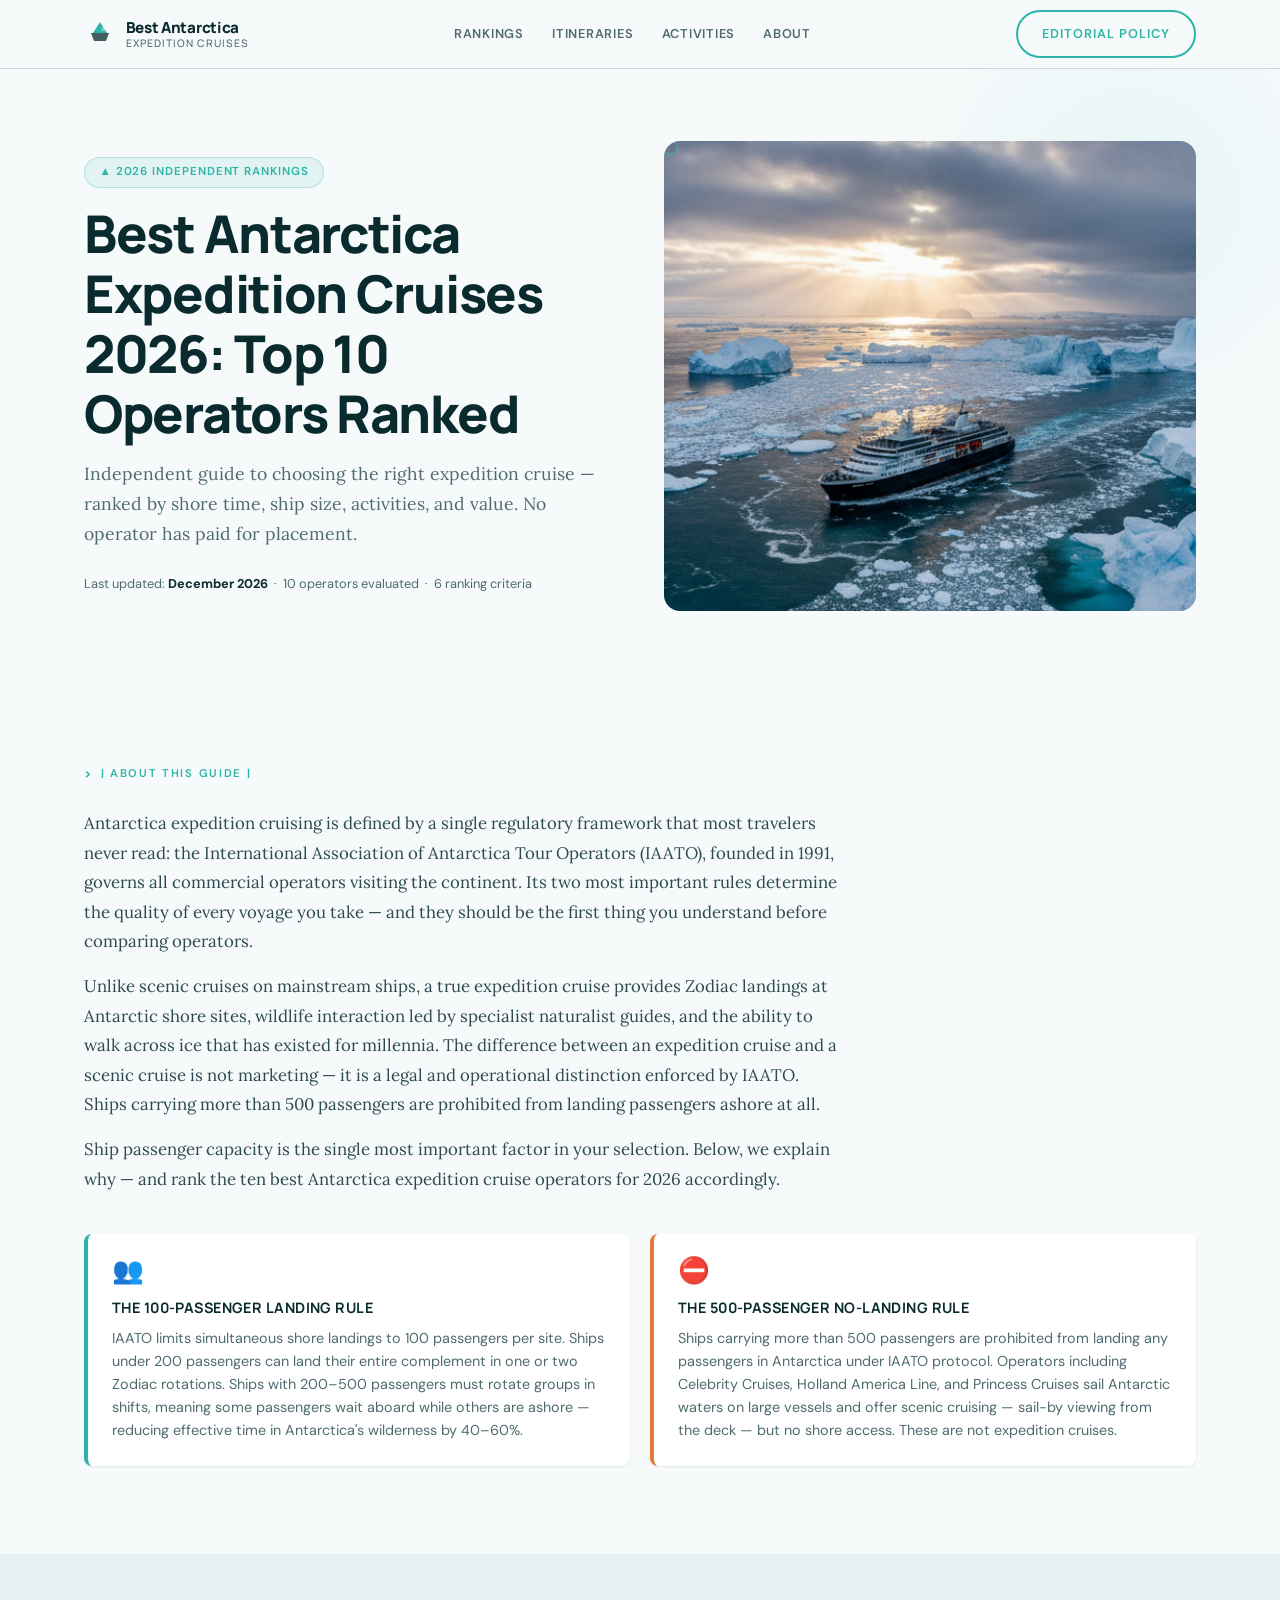
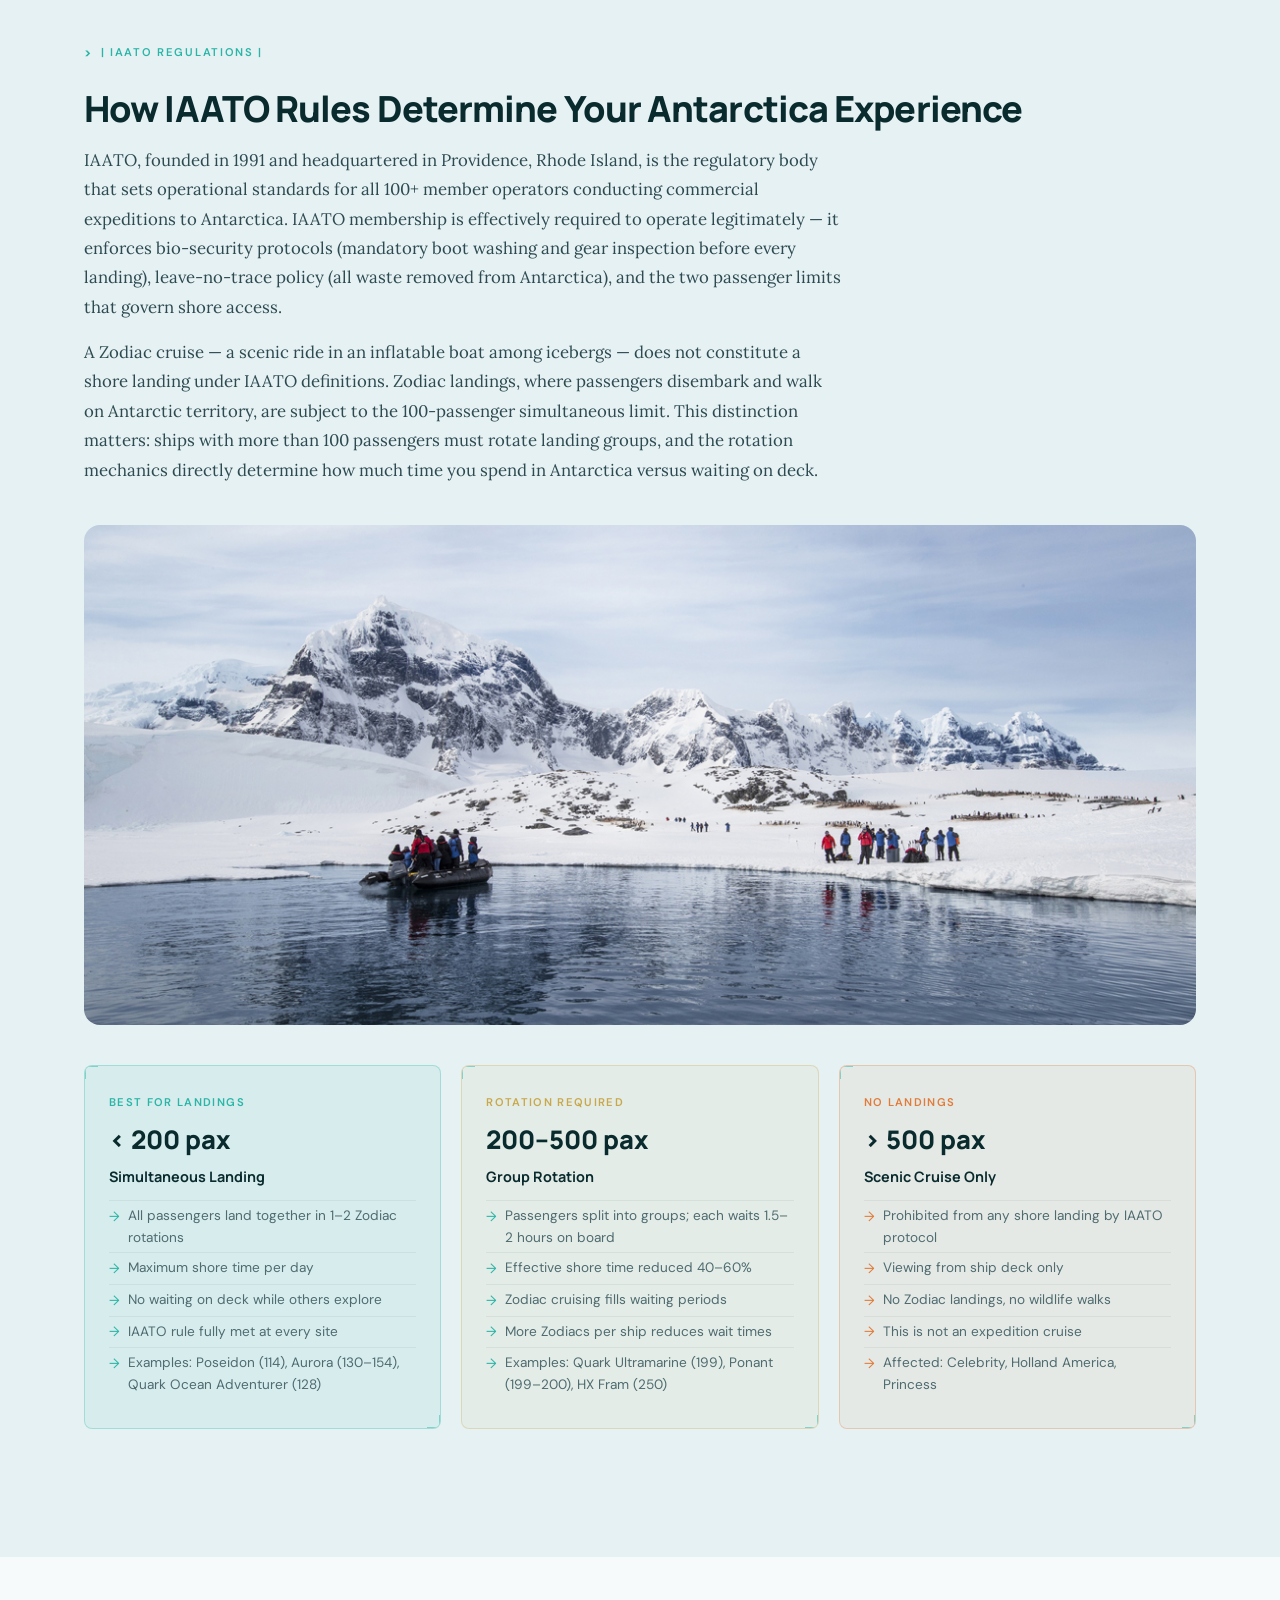
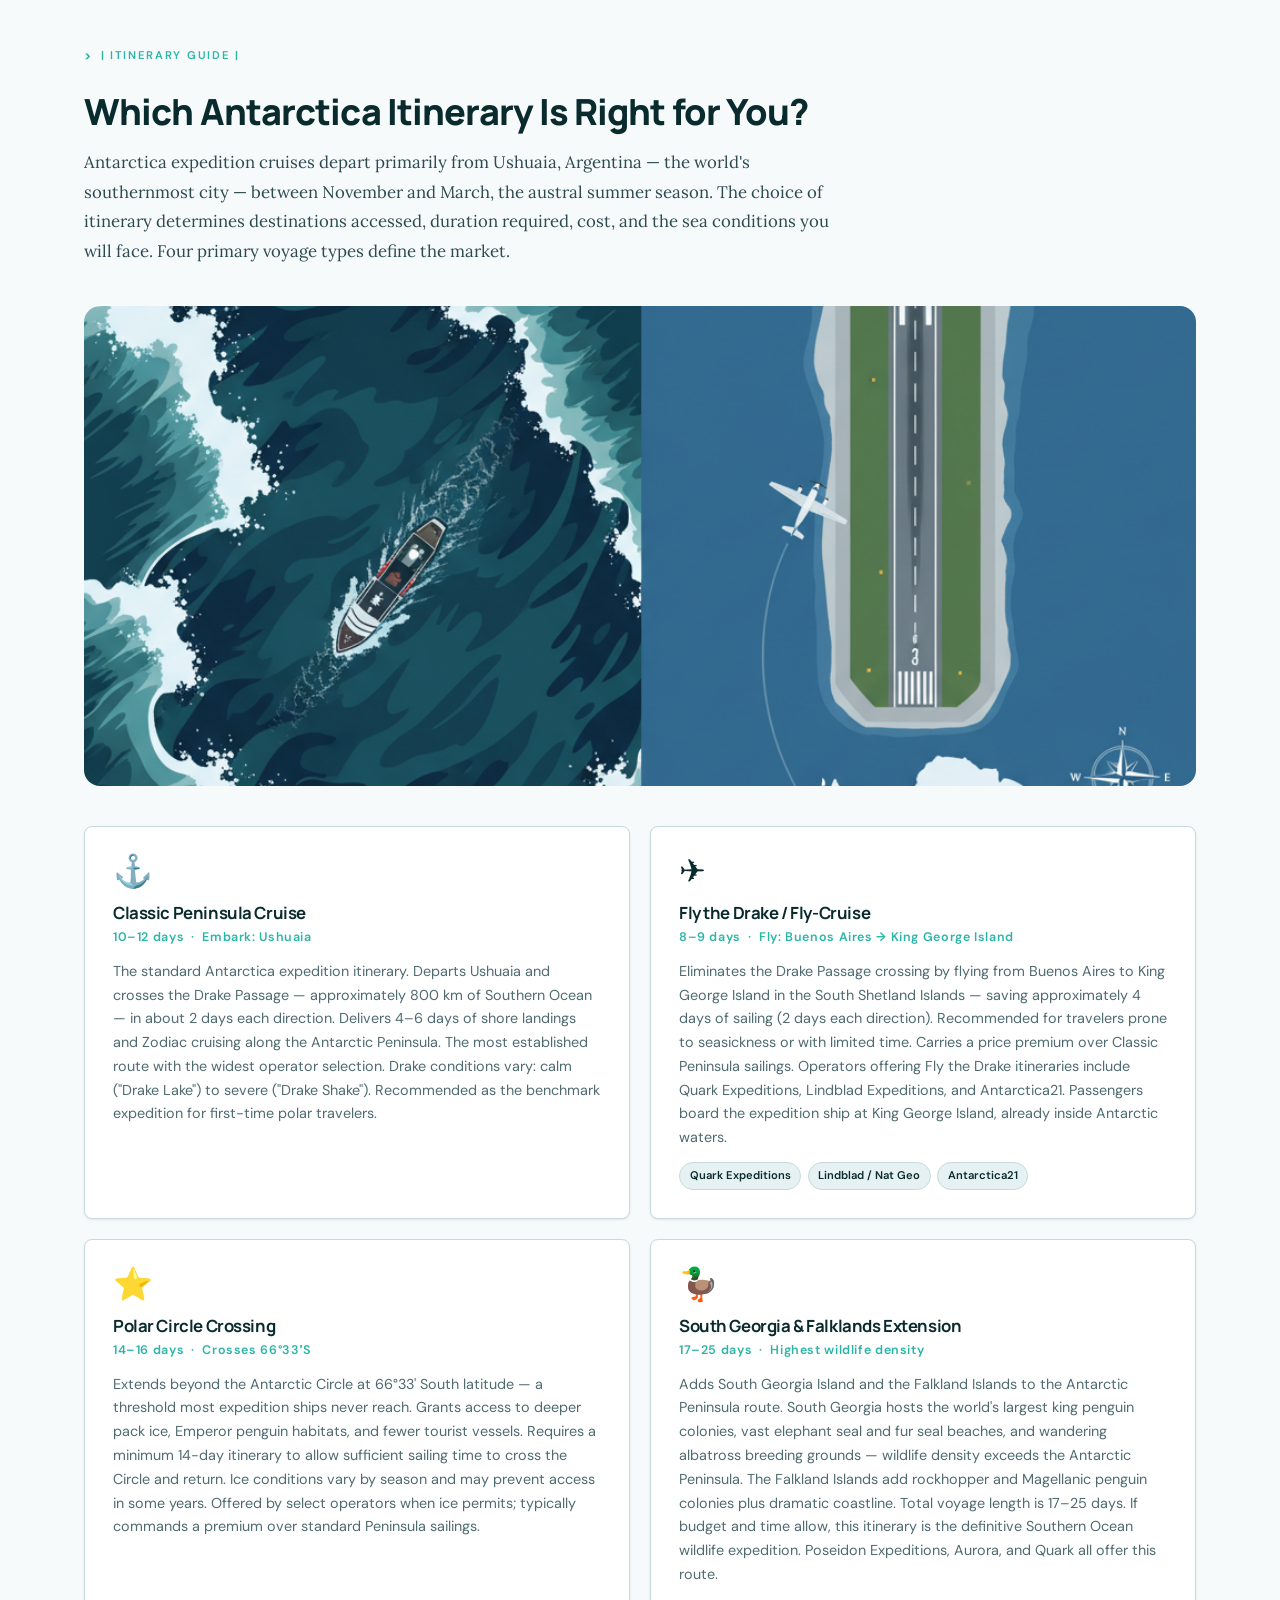
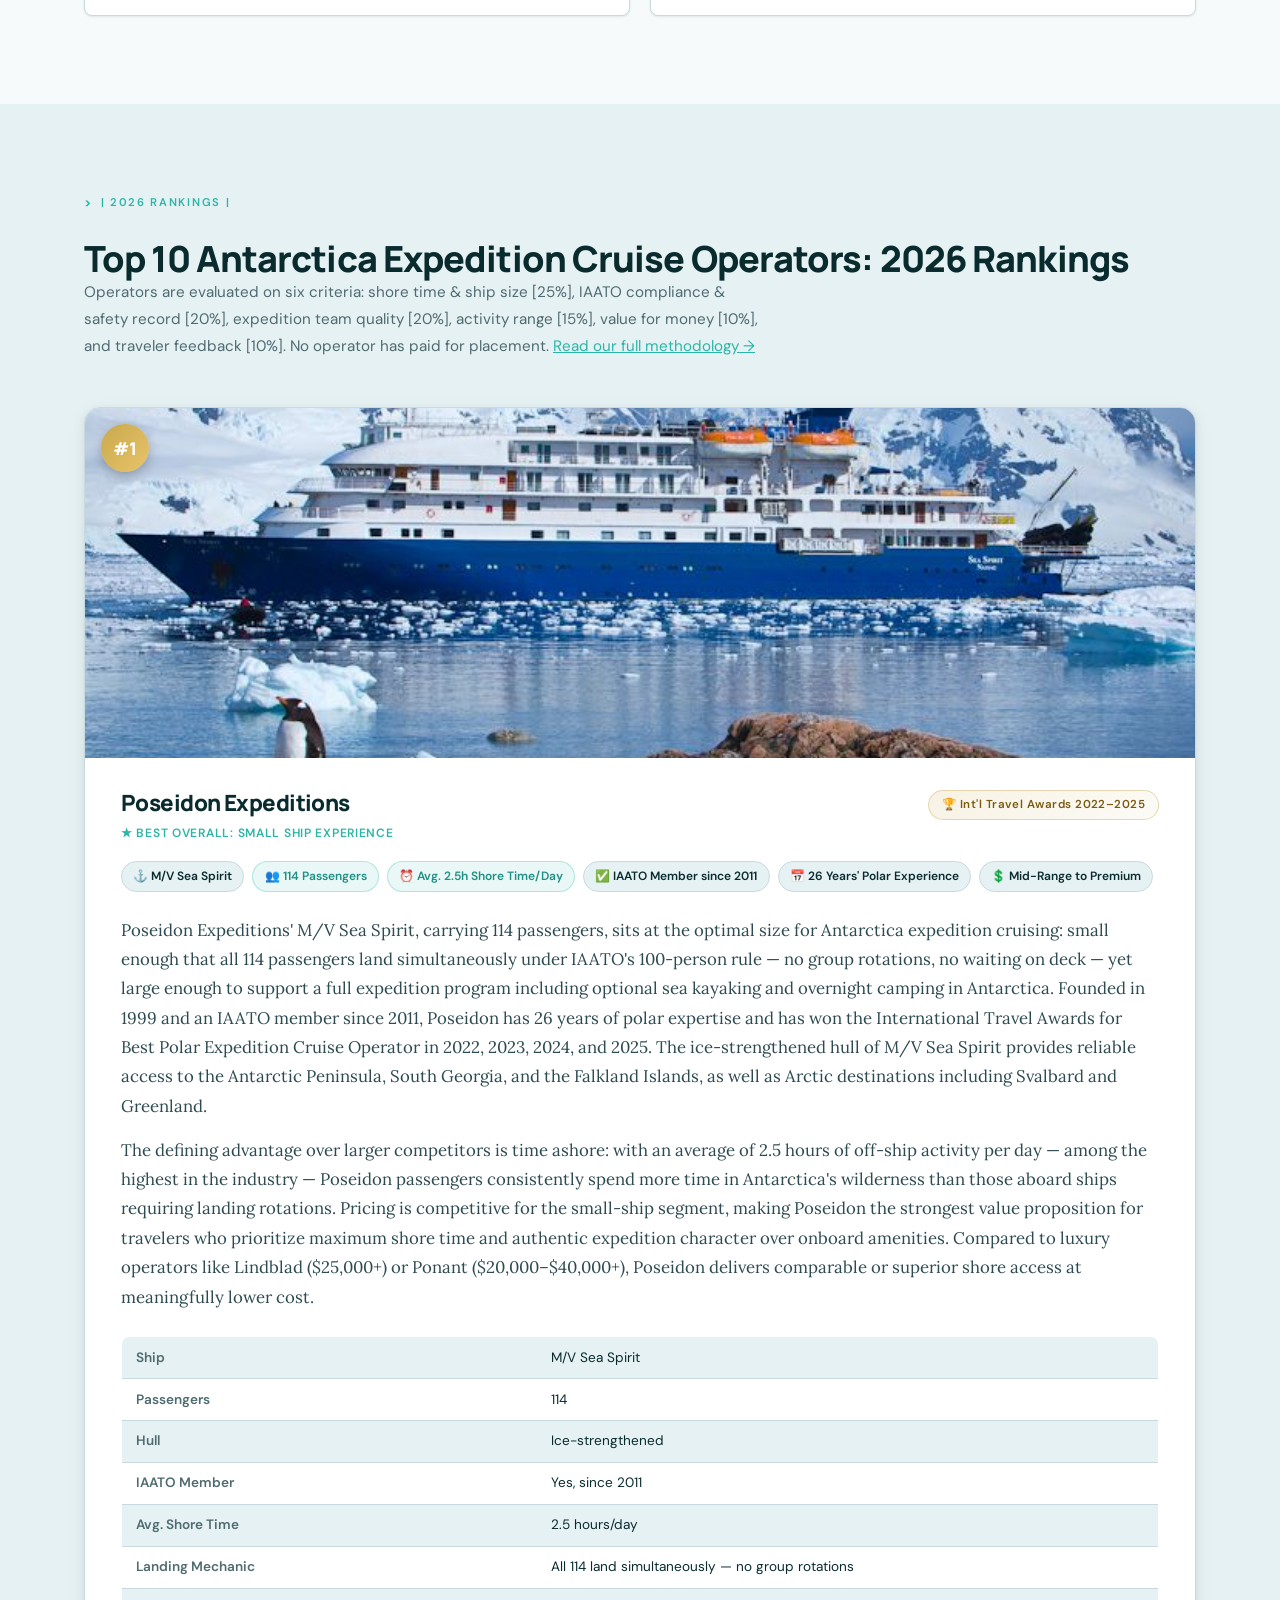
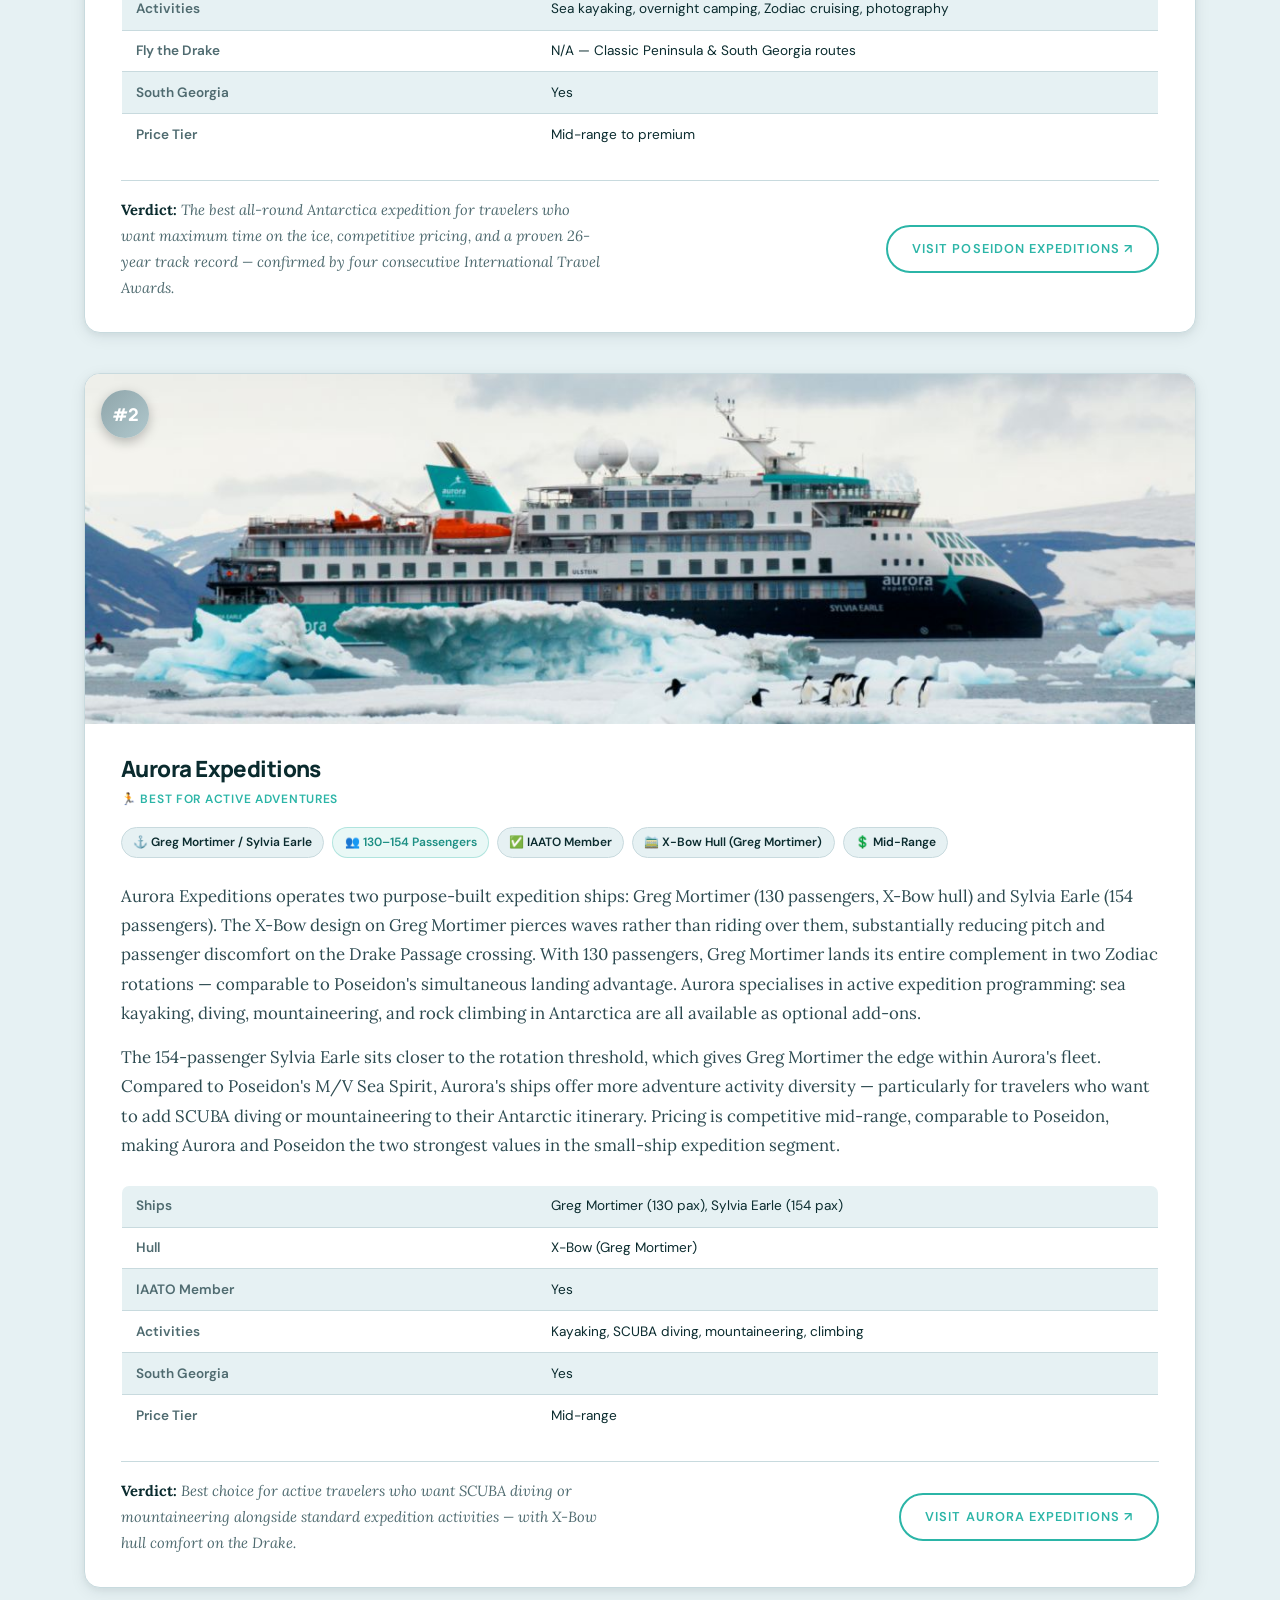
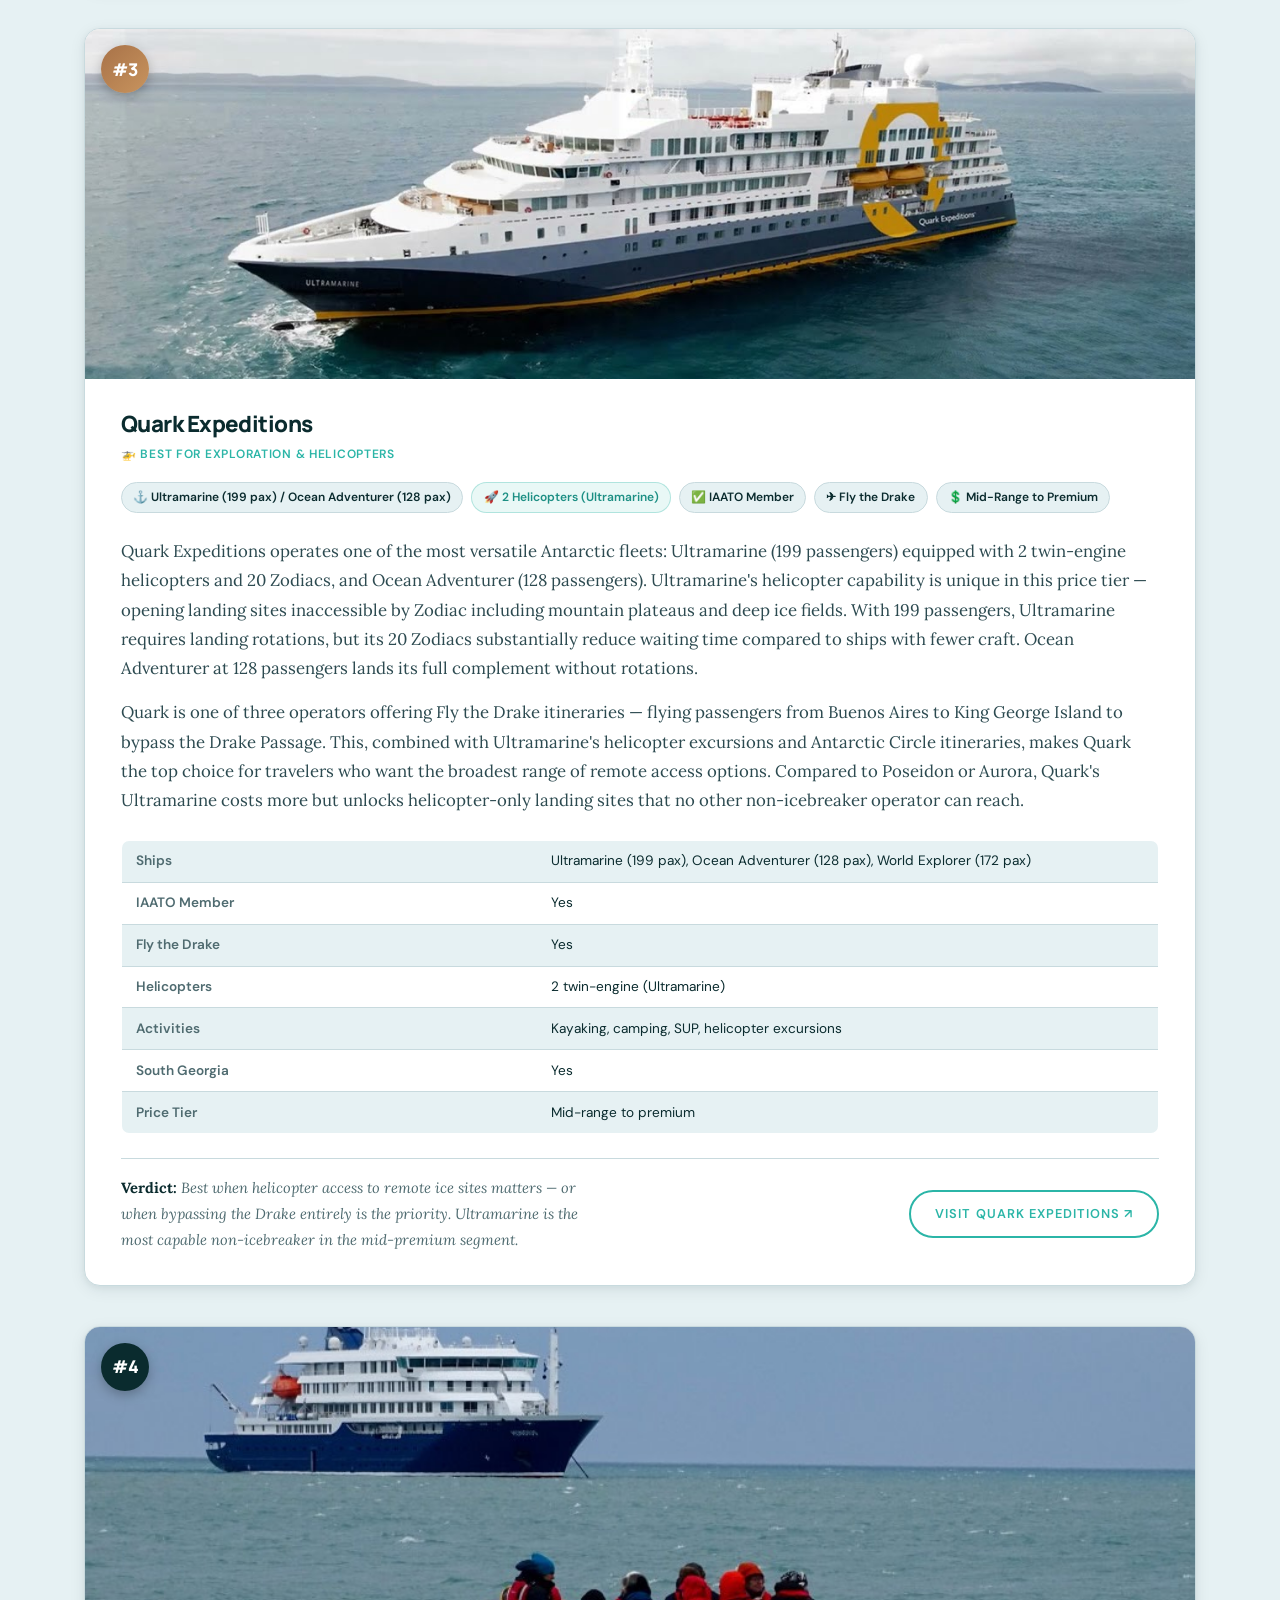
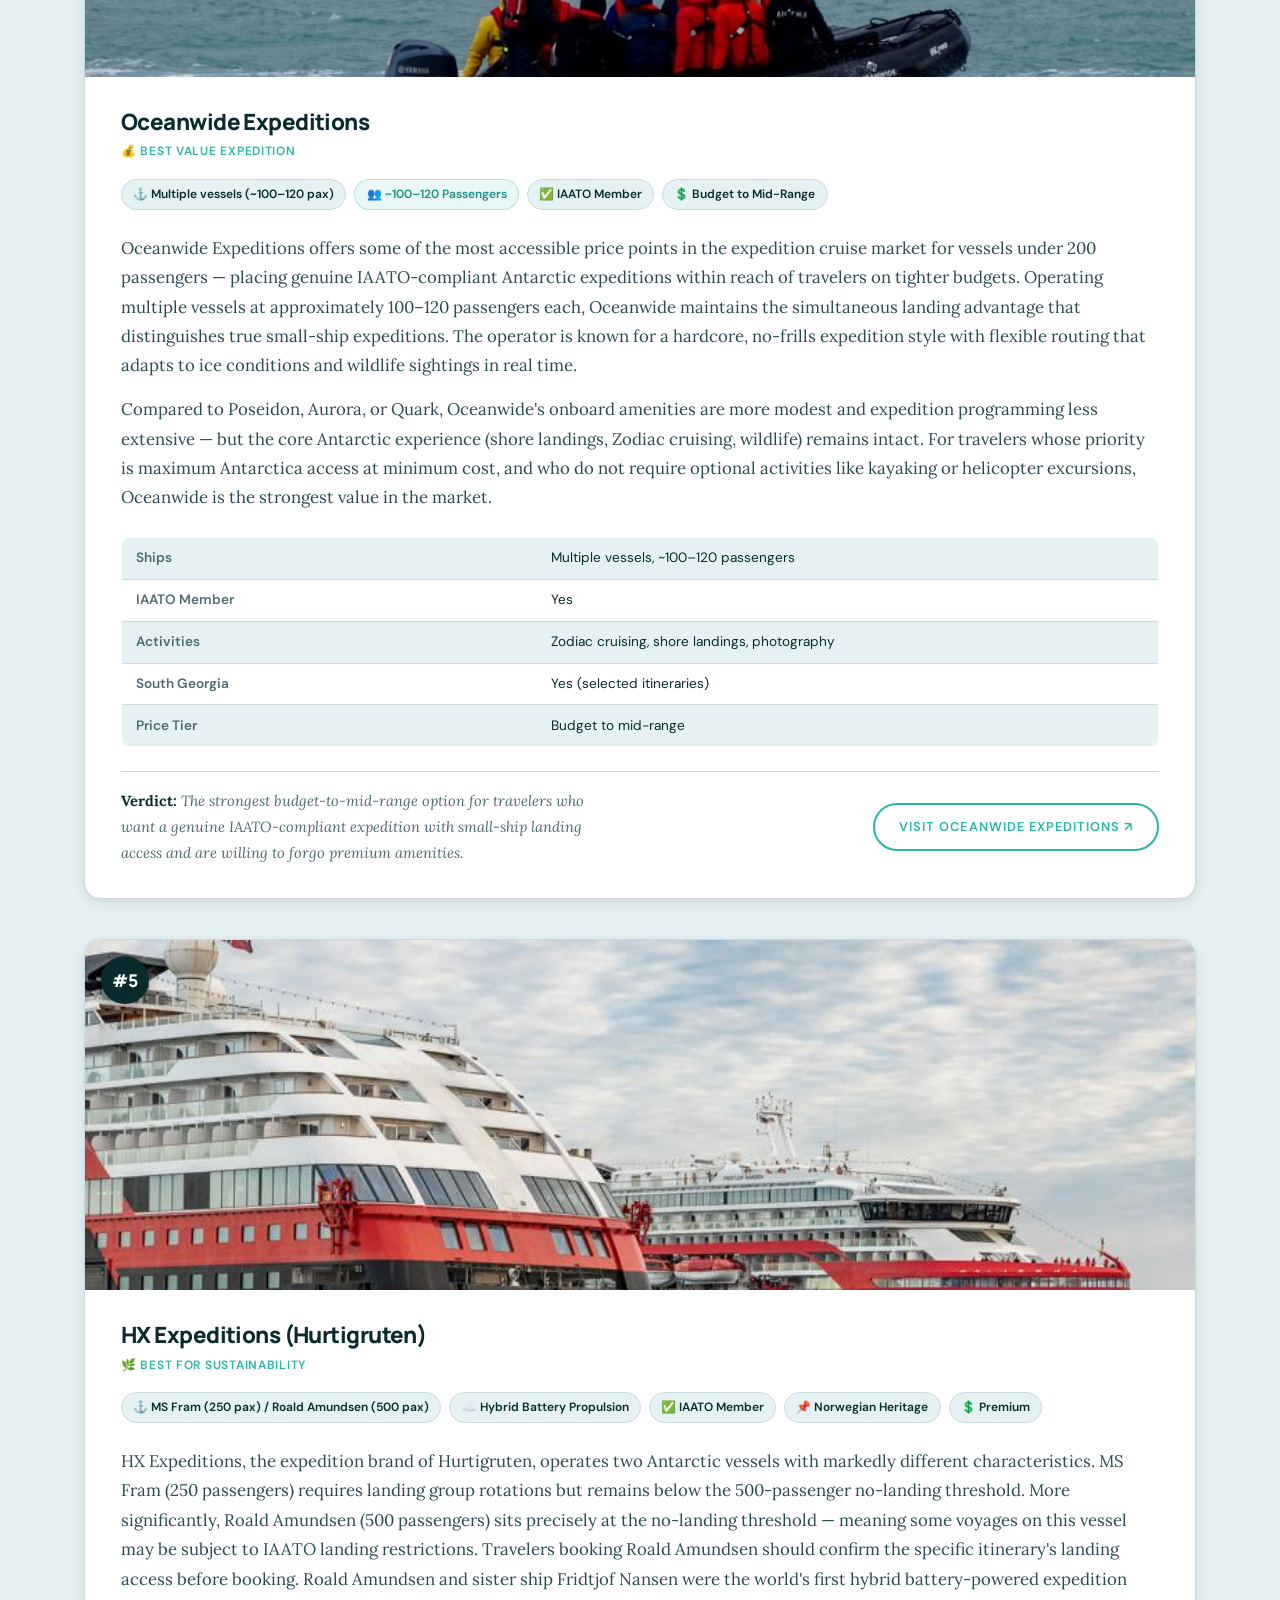
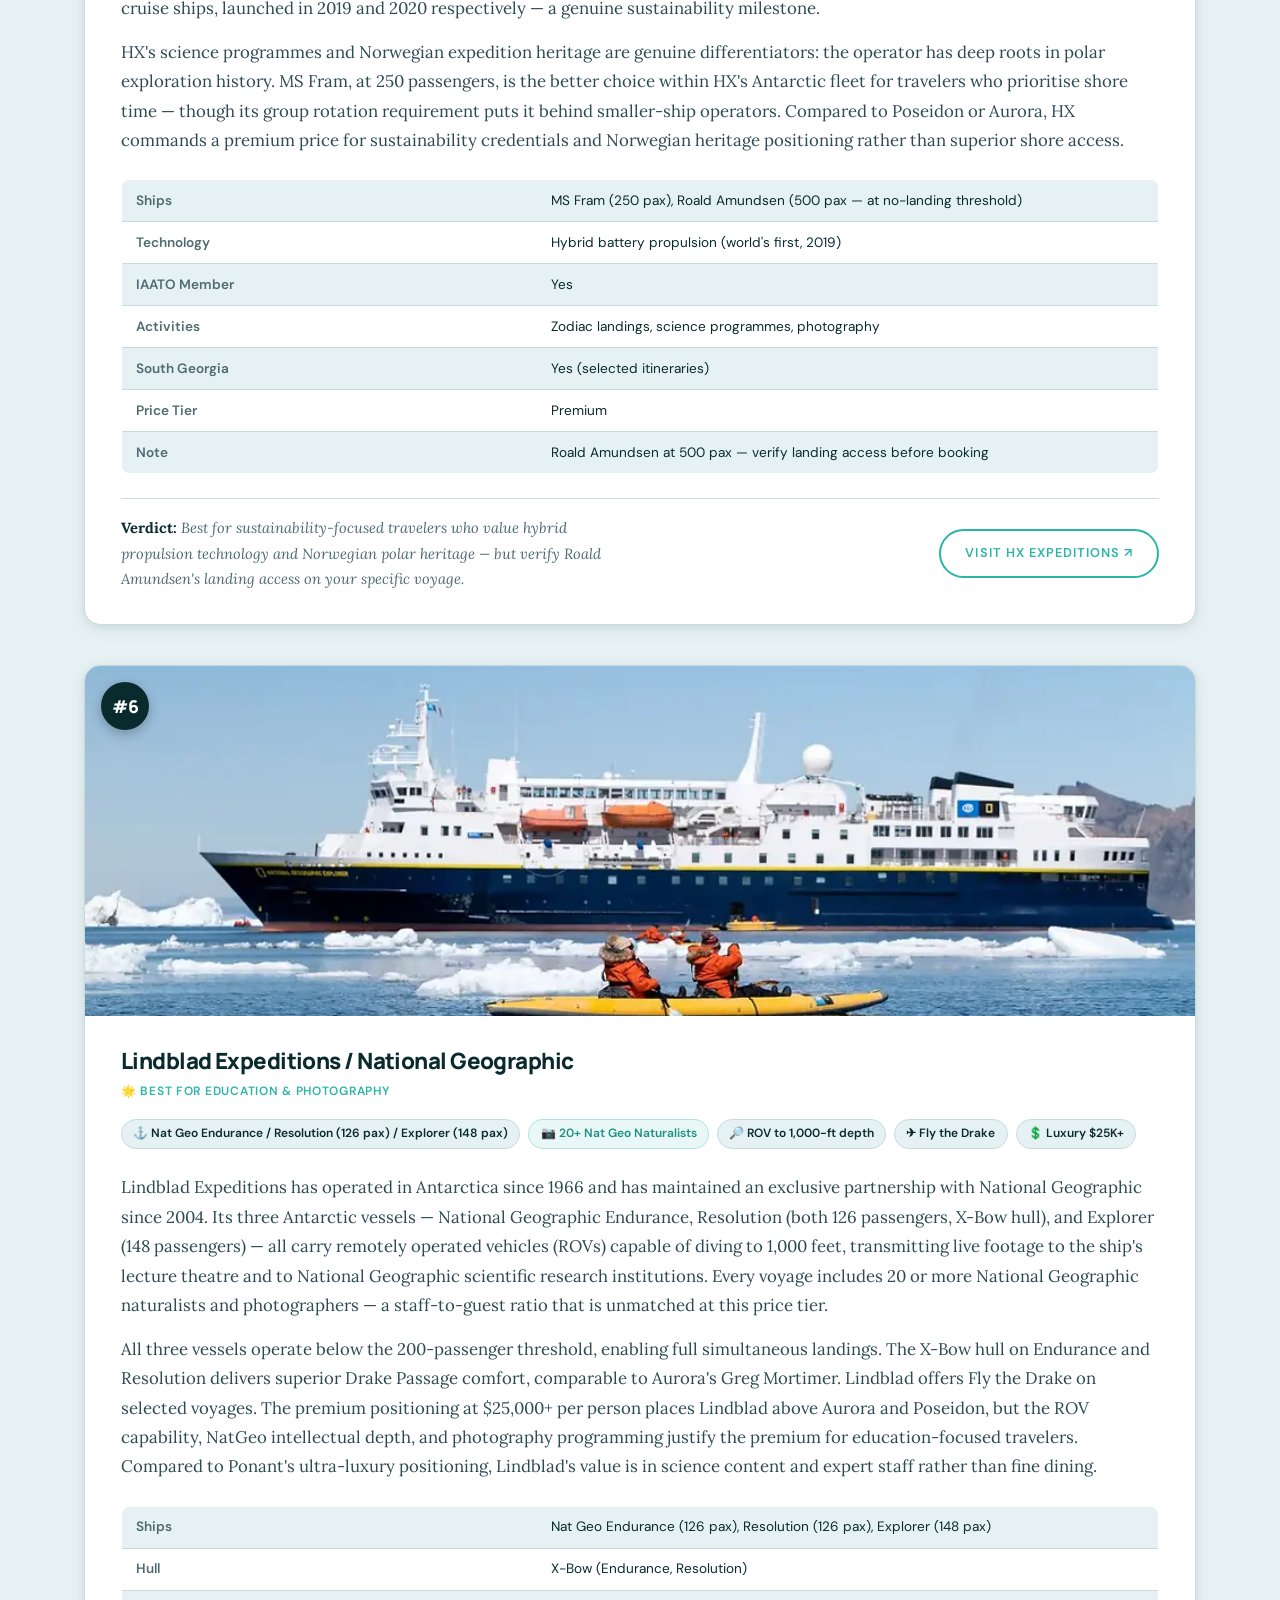
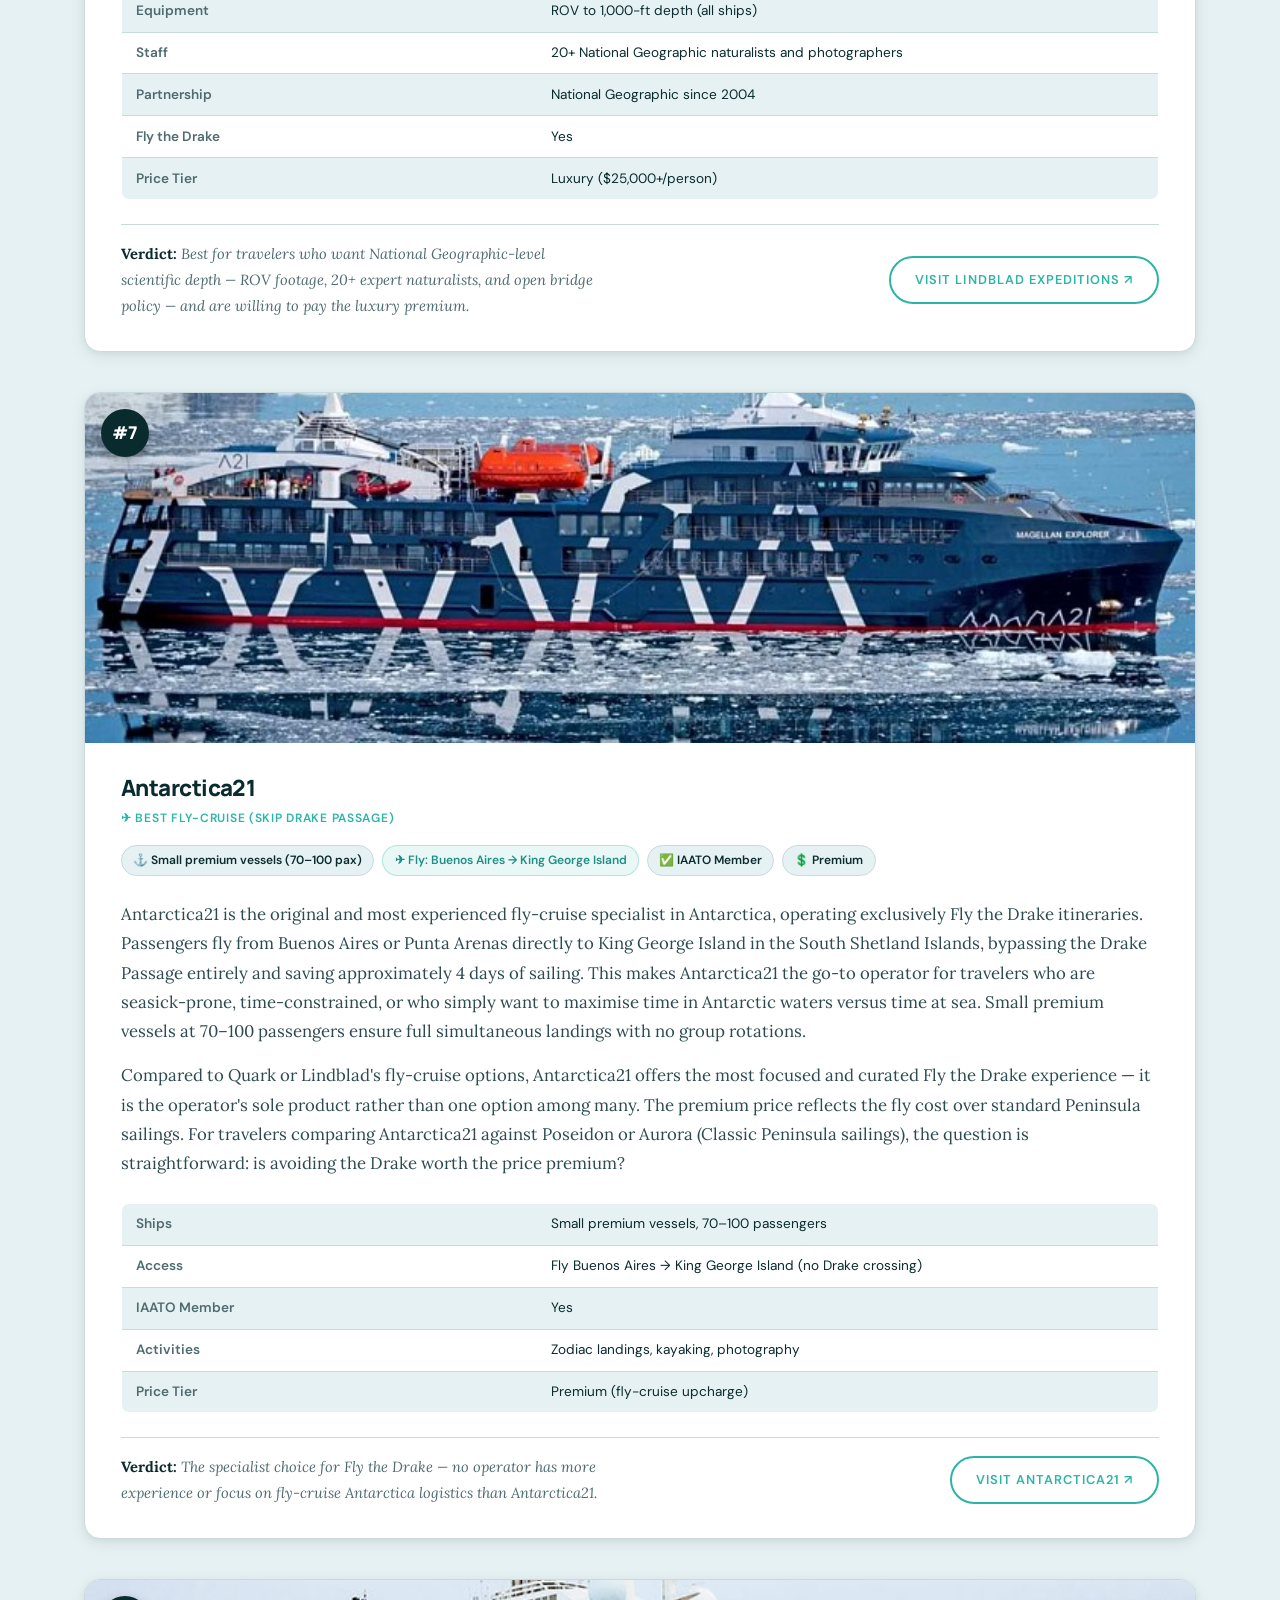
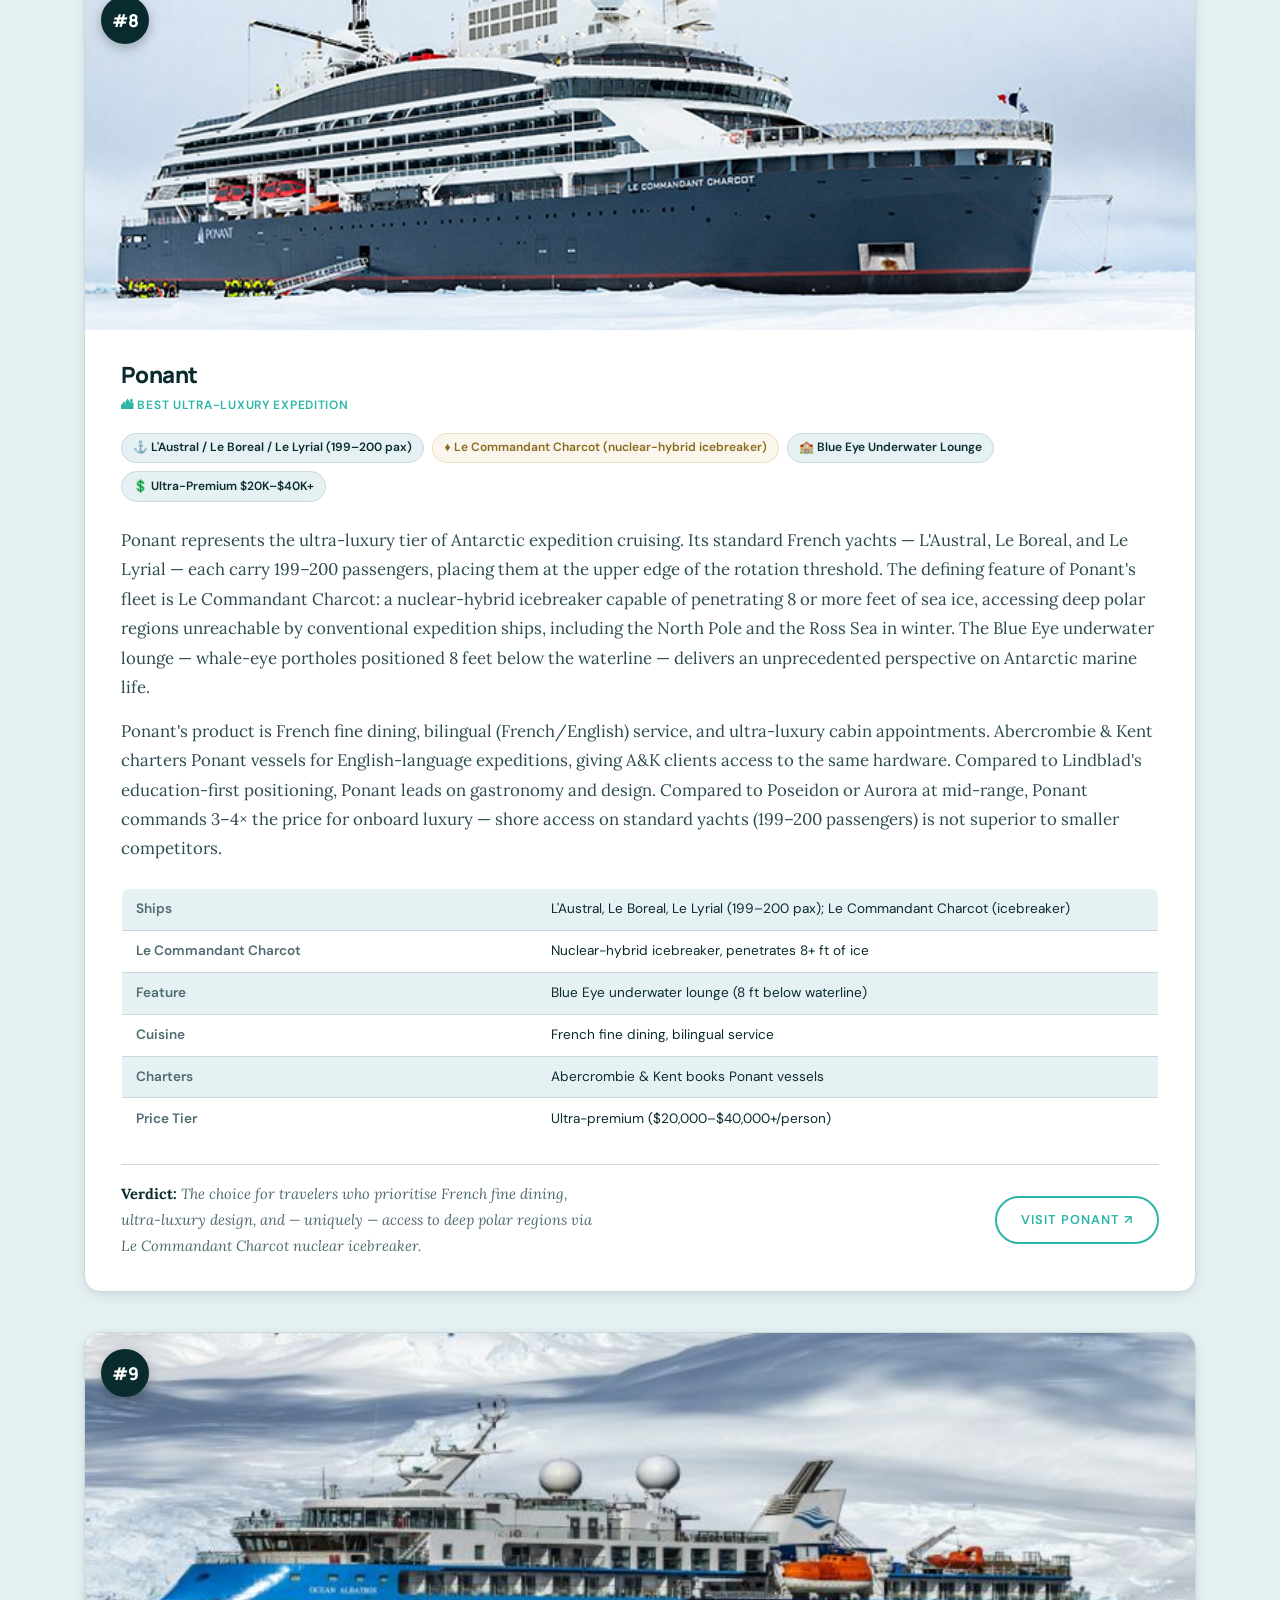
==== index.html @ 45bcdce6 "Initial build: best-antarctica-expedition-cruises.com Static SEO ranking site for Antarctica expedit" ====
<!DOCTYPE html>
<html lang="en">
<head>
  <meta charset="UTF-8">
  <meta name="viewport" content="width=device-width, initial-scale=1.0">
  <title>Best Antarctica Expedition Cruises 2026: Top 10 Operators Ranked</title>
  <meta name="description" content="Independent ranking of the best Antarctica expedition cruise operators for 2026. Compare ships, shore time, activities, and prices to find the right polar expedition for you.">
  <link rel="canonical" href="https://best-antarctica-expedition-cruises.com/">
  <meta property="og:type" content="article">
  <meta property="og:title" content="Best Antarctica Expedition Cruises 2026: Top 10 Operators Ranked">
  <meta property="og:description" content="Independent ranking of the best Antarctica expedition cruise operators for 2026. Compare ships, shore time, activities, and prices to find the right polar expedition for you.">
  <meta property="og:url" content="https://best-antarctica-expedition-cruises.com/">
  <link rel="icon" href="favicon.svg" type="image/svg+xml">
  <link rel="stylesheet" href="css/global.css">
  <link rel="stylesheet" href="css/main.css">
<script type="application/ld+json">
{
  "@context": "https://schema.org",
  "@type": "Article",
  "headline": "Best Antarctica Expedition Cruises 2026: Top 10 Operators Ranked",
  "description": "Independent ranking of the best Antarctica expedition cruise operators for 2026. Compare ships, shore time, activities, and prices to find the right polar expedition for you.",
  "datePublished": "2026-01-01",
  "dateModified": "2026-04-28",
  "publisher": {
    "@type": "Organization",
    "name": "Best Antarctica Expedition Cruises",
    "url": "https://best-antarctica-expedition-cruises.com"
  },
  "author": {
    "@type": "Organization",
    "name": "Antarctica Expedition Experts Editorial Team"
  }
}
</script><script type="application/ld+json">
{
  "@context": "https://schema.org",
  "@type": "Organization",
  "name": "Best Antarctica Expedition Cruises",
  "url": "https://best-antarctica-expedition-cruises.com"
}
</script><script type="application/ld+json">
{
  "@context": "https://schema.org",
  "@type": "ItemList",
  "name": "Best Antarctica Expedition Cruise Operators 2026",
  "itemListElement": [
    {"@type":"ListItem","position":1,"name":"Poseidon Expeditions","url":"https://poseidonexpeditions.com"},
    {"@type":"ListItem","position":2,"name":"Aurora Expeditions","url":"https://www.auroraexpeditions.com.au"},
    {"@type":"ListItem","position":3,"name":"Quark Expeditions","url":"https://www.quarkexpeditions.com"},
    {"@type":"ListItem","position":4,"name":"Oceanwide Expeditions","url":"https://www.oceanwide-expeditions.com"},
    {"@type":"ListItem","position":5,"name":"HX Expeditions","url":"https://www.hxexpeditions.com"},
    {"@type":"ListItem","position":6,"name":"Lindblad Expeditions / National Geographic","url":"https://www.expeditions.com"},
    {"@type":"ListItem","position":7,"name":"Antarctica21","url":"https://www.antarctica21.com"},
    {"@type":"ListItem","position":8,"name":"Ponant","url":"https://en.ponant.com"},
    {"@type":"ListItem","position":9,"name":"Albatros Expeditions","url":"https://www.albatrosexpeditions.com"},
    {"@type":"ListItem","position":10,"name":"Heritage Expeditions","url":"https://www.heritage-expeditions.com"}
  ]
}
</script><script type="application/ld+json">
{
  "@context": "https://schema.org",
  "@type": "BreadcrumbList",
  "itemListElement": [
    {"@type":"ListItem","position":1,"name":"Home","item":"https://best-antarctica-expedition-cruises.com/"}
  ]
}
</script><script type="application/ld+json">
{
  "@context": "https://schema.org",
  "@type": "FAQPage",
  "mainEntity": [
    {
      "@type": "Question",
      "name": "What is the IAATO 100-passenger landing rule?",
      "acceptedAnswer": {"@type":"Answer","text":"IAATO limits the number of passengers who can be ashore at any single Antarctic landing site simultaneously to 100 people. Ships carrying fewer than 200 passengers can typically land their full complement in one or two Zodiac rotations. Ships with 200-500 passengers must rotate groups, significantly reducing effective shore time per passenger."}
    },
    {
      "@type": "Question",
      "name": "What is the difference between an expedition cruise and a scenic cruise in Antarctica?",
      "acceptedAnswer": {"@type":"Answer","text":"An expedition cruise operates ships carrying fewer than 500 passengers and provides Zodiac landings at Antarctic shore sites. A scenic cruise operates large ships (500+ passengers) that sail through Antarctic waters but are prohibited by IAATO from landing any passengers ashore."}
    },
    {
      "@type": "Question",
      "name": "Should I choose Fly the Drake or sail the Drake Passage?",
      "acceptedAnswer": {"@type":"Answer","text":"The Drake Passage takes about 2 days to cross each direction. Fly the Drake itineraries fly passengers to King George Island, saving approximately 4 days total. Choose Fly the Drake if seasick-prone, time-constrained, or want to maximise Antarctic days. Operators: Quark Expeditions, Lindblad Expeditions, Antarctica21."}
    },
    {
      "@type": "Question",
      "name": "How many days does an Antarctica expedition cruise take?",
      "acceptedAnswer": {"@type":"Answer","text":"Classic Peninsula Cruise: 10-12 days. Fly the Drake: 8-9 days. Polar Circle Crossing: 14+ days. South Georgia and Falklands extension: 17-25 days."}
    },
    {
      "@type": "Question",
      "name": "What activities are available on an Antarctica expedition cruise?",
      "acceptedAnswer": {"@type":"Answer","text":"All operators offer Zodiac landings and cruising. Optional add-ons include sea kayaking (Poseidon, Aurora, Quark, Lindblad), overnight camping (Poseidon, Aurora, Quark), helicopter excursions (Quark Ultramarine), SCUBA diving (Aurora), ROV footage (Lindblad), and polar plunge."}
    },
    {
      "@type": "Question",
      "name": "What is the best time of year for an Antarctica expedition cruise?",
      "acceptedAnswer": {"@type":"Answer","text":"The expedition season runs November through March. December-January is peak season with maximum wildlife activity and 24-hour daylight. November offers iceberg scenery and fewer crowds. February-March offers peak whale activity and open ice for Polar Circle crossings."}
    },
    {
      "@type": "Question",
      "name": "Is sea kayaking available on Antarctica cruises?",
      "acceptedAnswer": {"@type":"Answer","text":"Yes, sea kayaking among Antarctic icebergs is offered as an optional add-on by Poseidon Expeditions, Aurora Expeditions, Quark Expeditions, Lindblad Expeditions, and Antarctica21. No prior experience required. Subject to weather conditions."}
    },
    {
      "@type": "Question",
      "name": "What is the guide-to-guest ratio and why does it matter?",
      "acceptedAnswer": {"@type":"Answer","text":"The guide-to-guest ratio describes how many expedition staff (naturalists, scientists) are aboard per passenger. 1:10 is good; 1:5 is excellent. Lindblad leads with 20+ National Geographic naturalists on 126-148 passenger vessels (approximately 1:6-1:7). Higher ratios mean better wildlife interpretation and smaller guided groups ashore."}
    },
    {
      "@type": "Question",
      "name": "Can I camp overnight in Antarctica?",
      "acceptedAnswer": {"@type":"Answer","text":"Yes, overnight camping in Antarctica is offered as an optional add-on by Poseidon Expeditions, Aurora Expeditions, and Quark Expeditions. Participants sleep in bivy bags on the Antarctic ice under 24-hour austral summer light. Must be booked in advance; capacity is strictly limited."}
    },
    {
      "@type": "Question",
      "name": "How far in advance should I book an Antarctica expedition cruise?",
      "acceptedAnswer": {"@type":"Answer","text":"For December-January peak season, book 12-18 months in advance. November and February-March voyages can often be booked 6-9 months out. Last-minute discounts occasionally exist for shoulder-season departures but should not be relied upon for primary planning."}
    }
  ]
}
</script>
</head>
<body>
<header class="site-header" role="banner">
  <div class="container">
    <a href="./" class="site-logo" aria-label="Best Antarctica Expedition Cruises — Home">
      <svg class="site-logo__mark" viewBox="0 0 32 32" xmlns="http://www.w3.org/2000/svg" aria-hidden="true">
        <polygon points="16,4 23,15 9,15" fill="#2BB5A7"/>
        <polygon points="7,15 25,15 22,23 10,23" fill="#0A2B2E" opacity="0.75"/>
        <polygon points="19,6 22,13 17,13" fill="#fff" opacity="0.35"/>
      </svg>
      <div class="site-logo__text">
        Best Antarctica
        <span>Expedition Cruises</span>
      </div>
    </a>

    <nav class="site-nav" role="navigation" aria-label="Main navigation">
      <a href="#rankings">Rankings</a>
      <a href="#voyage-types">Itineraries</a>
      <a href="#activities">Activities</a>
      <a href="about/">About</a>
    </nav>

    <a href="editorial-policy/" class="btn btn-outline nav-cta">Editorial Policy</a>

    <button class="nav-toggle" aria-expanded="false" aria-controls="site-nav" aria-label="Open navigation">
      <span></span><span></span><span></span>
    </button>
  </div>
</header>
<main>

<!-- ══════════════════════════════════════════════════════════
     BLOCK 1: HERO
     ══════════════════════════════════════════════════════════ -->
<section class="hero">
  <div class="container">
    <div class="hero-inner">
      <div class="hero-content">
        <div class="hero-badge">&#9650; 2026 Independent Rankings</div>
        <h1>Best Antarctica Expedition Cruises 2026: Top 10 Operators Ranked</h1>
        <p class="hero-subtitle">Independent guide to choosing the right expedition cruise — ranked by shore time, ship size, activities, and value. No operator has paid for placement.</p>
        <p class="hero-meta">Last updated: <strong id="hero-date"></strong> &nbsp;·&nbsp; 10 operators evaluated &nbsp;·&nbsp; 6 ranking criteria</p>
      </div>
      <div class="hero-image bracketed">
        <img src="images/hero.png"
             alt="Expedition ship sailing between Antarctic icebergs"
             width="1200" height="470" loading="eager"
             style="object-position: center 60%">
      </div>
    </div>
  </div>
</section>

<script>
  const d = new Date();
  document.getElementById('hero-date').textContent =
    d.toLocaleString('en-US', { month: 'long' }) + ' ' + d.getFullYear();
</script>


<!-- ══════════════════════════════════════════════════════════
     BLOCK 2: EDITORIAL INTRO
     ══════════════════════════════════════════════════════════ -->
<section class="section">
  <div class="container">
    <p class="section-label">| About This Guide |</p>
    <div class="intro-body">
      <p>Antarctica expedition cruising is defined by a single regulatory framework that most travelers never read: the International Association of Antarctica Tour Operators (IAATO), founded in 1991, governs all commercial operators visiting the continent. Its two most important rules determine the quality of every voyage you take — and they should be the first thing you understand before comparing operators.</p>
      <p>Unlike scenic cruises on mainstream ships, a true expedition cruise provides Zodiac landings at Antarctic shore sites, wildlife interaction led by specialist naturalist guides, and the ability to walk across ice that has existed for millennia. The difference between an expedition cruise and a scenic cruise is not marketing — it is a legal and operational distinction enforced by IAATO. Ships carrying more than 500 passengers are prohibited from landing passengers ashore at all.</p>
      <p>Ship passenger capacity is the single most important factor in your selection. Below, we explain why — and rank the ten best Antarctica expedition cruise operators for 2026 accordingly.</p>
    </div>

    <div class="iaato-callout">
      <div class="iaato-card">
        <div class="iaato-card__icon">&#128101;</div>
        <div class="iaato-card__title">The 100-Passenger Landing Rule</div>
        <p>IAATO limits simultaneous shore landings to 100 passengers per site. Ships under 200 passengers can land their entire complement in one or two Zodiac rotations. Ships with 200–500 passengers must rotate groups in shifts, meaning some passengers wait aboard while others are ashore — reducing effective time in Antarctica's wilderness by 40–60%.</p>
      </div>
      <div class="iaato-card iaato-card--warning">
        <div class="iaato-card__icon">&#9940;</div>
        <div class="iaato-card__title">The 500-Passenger No-Landing Rule</div>
        <p>Ships carrying more than 500 passengers are prohibited from landing any passengers in Antarctica under IAATO protocol. Operators including Celebrity Cruises, Holland America Line, and Princess Cruises sail Antarctic waters on large vessels and offer scenic cruising — sail-by viewing from the deck — but no shore access. These are not expedition cruises.</p>
      </div>
    </div>
  </div>
</section>


<!-- ══════════════════════════════════════════════════════════
     BLOCK 3: IAATO REGULATORY FRAMEWORK
     ══════════════════════════════════════════════════════════ -->
<section class="section section--alt" id="iaato">
  <div class="container">
    <p class="section-label">| IAATO Regulations |</p>
    <h2>How IAATO Rules Determine Your Antarctica Experience</h2>
    <div class="intro-body" style="margin-top:1rem;">
      <p>IAATO, founded in 1991 and headquartered in Providence, Rhode Island, is the regulatory body that sets operational standards for all 100+ member operators conducting commercial expeditions to Antarctica. IAATO membership is effectively required to operate legitimately — it enforces bio-security protocols (mandatory boot washing and gear inspection before every landing), leave-no-trace policy (all waste removed from Antarctica), and the two passenger limits that govern shore access.</p>
      <p>A Zodiac cruise — a scenic ride in an inflatable boat among icebergs — does not constitute a shore landing under IAATO definitions. Zodiac landings, where passengers disembark and walk on Antarctic territory, are subject to the 100-passenger simultaneous limit. This distinction matters: ships with more than 100 passengers must rotate landing groups, and the rotation mechanics directly determine how much time you spend in Antarctica versus waiting on deck.</p>
    </div>

    <div class="iaato-img">
      <img src="images/zodiac%20landing%20antarctic%20shore.jpg"
           alt="Passengers in orange jackets landing on Antarctic shore from Zodiac inflatable boats"
           width="1200" height="500" loading="lazy"
           style="object-position: center 60%">
    </div>

    <div class="iaato-tiers">
      <div class="tier-card tier-card--good bracketed">
        <div class="tier-card__label">Best for Landings</div>
        <div class="tier-card__pax">&lt; 200 pax</div>
        <div class="tier-card__verdict">Simultaneous Landing</div>
        <ul>
          <li>All passengers land together in 1–2 Zodiac rotations</li>
          <li>Maximum shore time per day</li>
          <li>No waiting on deck while others explore</li>
          <li>IAATO rule fully met at every site</li>
          <li>Examples: Poseidon (114), Aurora (130–154), Quark Ocean Adventurer (128)</li>
        </ul>
      </div>
      <div class="tier-card tier-card--neutral bracketed">
        <div class="tier-card__label">Rotation Required</div>
        <div class="tier-card__pax">200–500 pax</div>
        <div class="tier-card__verdict">Group Rotation</div>
        <ul>
          <li>Passengers split into groups; each waits 1.5–2 hours on board</li>
          <li>Effective shore time reduced 40–60%</li>
          <li>Zodiac cruising fills waiting periods</li>
          <li>More Zodiacs per ship reduces wait times</li>
          <li>Examples: Quark Ultramarine (199), Ponant (199–200), HX Fram (250)</li>
        </ul>
      </div>
      <div class="tier-card tier-card--bad bracketed">
        <div class="tier-card__label">No Landings</div>
        <div class="tier-card__pax">&gt; 500 pax</div>
        <div class="tier-card__verdict">Scenic Cruise Only</div>
        <ul>
          <li>Prohibited from any shore landing by IAATO protocol</li>
          <li>Viewing from ship deck only</li>
          <li>No Zodiac landings, no wildlife walks</li>
          <li>This is not an expedition cruise</li>
          <li>Affected: Celebrity, Holland America, Princess</li>
        </ul>
      </div>
    </div>
  </div>
</section>


<!-- ══════════════════════════════════════════════════════════
     BLOCK 4: VOYAGE TYPES
     ══════════════════════════════════════════════════════════ -->
<section class="section" id="voyage-types">
  <div class="container">
    <p class="section-label">| Itinerary Guide |</p>
    <h2>Which Antarctica Itinerary Is Right for You?</h2>
    <div class="intro-body" style="margin-top:1rem;">
      <p>Antarctica expedition cruises depart primarily from Ushuaia, Argentina — the world's southernmost city — between November and March, the austral summer season. The choice of itinerary determines destinations accessed, duration required, cost, and the sea conditions you will face. Four primary voyage types define the market.</p>
    </div>

    <div class="voyage-img">
      <img src="images/drake%20fly%20vs%20drake%20sail.png"
           alt="Two routes to Antarctica: fly via King George Island or sail the Drake Passage"
           width="1200" height="480" loading="lazy"
           style="object-position: center center">
    </div>

    <div class="voyage-grid">
      <div class="voyage-card">
        <div class="voyage-card__icon">&#9875;</div>
        <h3>Classic Peninsula Cruise</h3>
        <div class="voyage-card__meta">10–12 days &nbsp;·&nbsp; Embark: Ushuaia</div>
        <p>The standard Antarctica expedition itinerary. Departs Ushuaia and crosses the Drake Passage — approximately 800 km of Southern Ocean — in about 2 days each direction. Delivers 4–6 days of shore landings and Zodiac cruising along the Antarctic Peninsula. The most established route with the widest operator selection. Drake conditions vary: calm ("Drake Lake") to severe ("Drake Shake"). Recommended as the benchmark expedition for first-time polar travelers.</p>
      </div>
      <div class="voyage-card">
        <div class="voyage-card__icon">&#9992;</div>
        <h3>Fly the Drake / Fly-Cruise</h3>
        <div class="voyage-card__meta">8–9 days &nbsp;·&nbsp; Fly: Buenos Aires → King George Island</div>
        <p>Eliminates the Drake Passage crossing by flying from Buenos Aires to King George Island in the South Shetland Islands — saving approximately 4 days of sailing (2 days each direction). Recommended for travelers prone to seasickness or with limited time. Carries a price premium over Classic Peninsula sailings. Operators offering Fly the Drake itineraries include Quark Expeditions, Lindblad Expeditions, and Antarctica21. Passengers board the expedition ship at King George Island, already inside Antarctic waters.</p>
        <div class="operators-tag">
          <span>Quark Expeditions</span>
          <span>Lindblad / Nat Geo</span>
          <span>Antarctica21</span>
        </div>
      </div>
      <div class="voyage-card">
        <div class="voyage-card__icon">&#11088;</div>
        <h3>Polar Circle Crossing</h3>
        <div class="voyage-card__meta">14–16 days &nbsp;·&nbsp; Crosses 66°33′S</div>
        <p>Extends beyond the Antarctic Circle at 66°33' South latitude — a threshold most expedition ships never reach. Grants access to deeper pack ice, Emperor penguin habitats, and fewer tourist vessels. Requires a minimum 14-day itinerary to allow sufficient sailing time to cross the Circle and return. Ice conditions vary by season and may prevent access in some years. Offered by select operators when ice permits; typically commands a premium over standard Peninsula sailings.</p>
      </div>
      <div class="voyage-card">
        <div class="voyage-card__icon">&#129414;</div>
        <h3>South Georgia &amp; Falklands Extension</h3>
        <div class="voyage-card__meta">17–25 days &nbsp;·&nbsp; Highest wildlife density</div>
        <p>Adds South Georgia Island and the Falkland Islands to the Antarctic Peninsula route. South Georgia hosts the world's largest king penguin colonies, vast elephant seal and fur seal beaches, and wandering albatross breeding grounds — wildlife density exceeds the Antarctic Peninsula. The Falkland Islands add rockhopper and Magellanic penguin colonies plus dramatic coastline. Total voyage length is 17–25 days. If budget and time allow, this itinerary is the definitive Southern Ocean wildlife expedition. Poseidon Expeditions, Aurora, and Quark all offer this route.</p>
      </div>
    </div>
  </div>
</section>


<!-- ══════════════════════════════════════════════════════════
     BLOCK 5: RANKINGS
     ══════════════════════════════════════════════════════════ -->
<section class="section section--alt" id="rankings">
  <div class="container">
    <p class="section-label">| 2026 Rankings |</p>
    <h2>Top 10 Antarctica Expedition Cruise Operators: 2026 Rankings</h2>
    <div class="rankings-intro">
      <p>Operators are evaluated on six criteria: shore time &amp; ship size [25%], IAATO compliance &amp; safety record [20%], expedition team quality [20%], activity range [15%], value for money [10%], and traveler feedback [10%]. No operator has paid for placement. <a href="editorial-policy/">Read our full methodology →</a></p>
    </div>

    <!-- ── #1 Poseidon Expeditions ── -->
    <article class="operator-card" id="poseidon">
      <div class="operator-card__top">
        <img class="operator-card__img"
             src="images/Poseidon%20Expeditions.jpg"
             alt="M/V Sea Spirit, Poseidon Expeditions flagship, in Antarctic waters"
             width="900" height="350" loading="lazy"
             style="object-position: center 55%">
        <div class="operator-card__rank rank--1">#1</div>
      </div>
      <div class="operator-card__body">
        <div class="operator-card__header">
          <div class="operator-card__title">
            <h2>Poseidon Expeditions</h2>
            <span class="operator-card__tagline">&#9733; Best Overall: Small Ship Experience</span>
          </div>
          <span class="award-badge">&#127942; Int'l Travel Awards 2022–2025</span>
        </div>

        <div class="quick-stats">
          <span class="stat-chip">&#9875; M/V Sea Spirit</span>
          <span class="stat-chip stat-chip--accent">&#128101; 114 Passengers</span>
          <span class="stat-chip stat-chip--accent">&#9200; Avg. 2.5h Shore Time/Day</span>
          <span class="stat-chip">&#9989; IAATO Member since 2011</span>
          <span class="stat-chip">&#128197; 26 Years' Polar Experience</span>
          <span class="stat-chip">&#128178; Mid-Range to Premium</span>
        </div>

        <div class="operator-card__prose">
          <p>Poseidon Expeditions' M/V Sea Spirit, carrying 114 passengers, sits at the optimal size for Antarctica expedition cruising: small enough that all 114 passengers land simultaneously under IAATO's 100-person rule — no group rotations, no waiting on deck — yet large enough to support a full expedition program including optional sea kayaking and overnight camping in Antarctica. Founded in 1999 and an IAATO member since 2011, Poseidon has 26 years of polar expertise and has won the International Travel Awards for Best Polar Expedition Cruise Operator in 2022, 2023, 2024, and 2025. The ice-strengthened hull of M/V Sea Spirit provides reliable access to the Antarctic Peninsula, South Georgia, and the Falkland Islands, as well as Arctic destinations including Svalbard and Greenland.</p>
          <p>The defining advantage over larger competitors is time ashore: with an average of 2.5 hours of off-ship activity per day — among the highest in the industry — Poseidon passengers consistently spend more time in Antarctica's wilderness than those aboard ships requiring landing rotations. Pricing is competitive for the small-ship segment, making Poseidon the strongest value proposition for travelers who prioritize maximum shore time and authentic expedition character over onboard amenities. Compared to luxury operators like Lindblad ($25,000+) or Ponant ($20,000–$40,000+), Poseidon delivers comparable or superior shore access at meaningfully lower cost.</p>
        </div>

        <table class="attr-table">
          <tr><td>Ship</td><td>M/V Sea Spirit</td></tr>
          <tr><td>Passengers</td><td>114</td></tr>
          <tr><td>Hull</td><td>Ice-strengthened</td></tr>
          <tr><td>IAATO Member</td><td>Yes, since 2011</td></tr>
          <tr><td>Avg. Shore Time</td><td>2.5 hours/day</td></tr>
          <tr><td>Landing Mechanic</td><td>All 114 land simultaneously — no group rotations</td></tr>
          <tr><td>Activities</td><td>Sea kayaking, overnight camping, Zodiac cruising, photography</td></tr>
          <tr><td>Fly the Drake</td><td>N/A — Classic Peninsula &amp; South Georgia routes</td></tr>
          <tr><td>South Georgia</td><td>Yes</td></tr>
          <tr><td>Price Tier</td><td>Mid-range to premium</td></tr>
        </table>

        <div class="operator-card__footer">
          <p class="verdict"><strong>Verdict:</strong> The best all-round Antarctica expedition for travelers who want maximum time on the ice, competitive pricing, and a proven 26-year track record — confirmed by four consecutive International Travel Awards.</p>
          <a href="https://poseidonexpeditions.com" target="_blank" rel="noopener" class="btn btn-outline">Visit Poseidon Expeditions &#8599;</a>
        </div>
      </div>
    </article>

    <!-- ── #2 Aurora Expeditions ── -->
    <article class="operator-card" id="aurora">
      <div class="operator-card__top">
        <img class="operator-card__img"
             src="images/Aurora%20Expeditions.jpg"
             alt="Aurora Expeditions ship with kayakers in Antarctic waters"
             width="900" height="350" loading="lazy"
             style="object-position: center 10%">
        <div class="operator-card__rank rank--2">#2</div>
      </div>
      <div class="operator-card__body">
        <div class="operator-card__header">
          <div class="operator-card__title">
            <h2>Aurora Expeditions</h2>
            <span class="operator-card__tagline">&#127939; Best for Active Adventures</span>
          </div>
        </div>
        <div class="quick-stats">
          <span class="stat-chip">&#9875; Greg Mortimer / Sylvia Earle</span>
          <span class="stat-chip stat-chip--accent">&#128101; 130–154 Passengers</span>
          <span class="stat-chip">&#9989; IAATO Member</span>
          <span class="stat-chip">&#128670; X-Bow Hull (Greg Mortimer)</span>
          <span class="stat-chip">&#128178; Mid-Range</span>
        </div>
        <div class="operator-card__prose">
          <p>Aurora Expeditions operates two purpose-built expedition ships: Greg Mortimer (130 passengers, X-Bow hull) and Sylvia Earle (154 passengers). The X-Bow design on Greg Mortimer pierces waves rather than riding over them, substantially reducing pitch and passenger discomfort on the Drake Passage crossing. With 130 passengers, Greg Mortimer lands its entire complement in two Zodiac rotations — comparable to Poseidon's simultaneous landing advantage. Aurora specialises in active expedition programming: sea kayaking, diving, mountaineering, and rock climbing in Antarctica are all available as optional add-ons.</p>
          <p>The 154-passenger Sylvia Earle sits closer to the rotation threshold, which gives Greg Mortimer the edge within Aurora's fleet. Compared to Poseidon's M/V Sea Spirit, Aurora's ships offer more adventure activity diversity — particularly for travelers who want to add SCUBA diving or mountaineering to their Antarctic itinerary. Pricing is competitive mid-range, comparable to Poseidon, making Aurora and Poseidon the two strongest values in the small-ship expedition segment.</p>
        </div>
        <table class="attr-table">
          <tr><td>Ships</td><td>Greg Mortimer (130 pax), Sylvia Earle (154 pax)</td></tr>
          <tr><td>Hull</td><td>X-Bow (Greg Mortimer)</td></tr>
          <tr><td>IAATO Member</td><td>Yes</td></tr>
          <tr><td>Activities</td><td>Kayaking, SCUBA diving, mountaineering, climbing</td></tr>
          <tr><td>South Georgia</td><td>Yes</td></tr>
          <tr><td>Price Tier</td><td>Mid-range</td></tr>
        </table>
        <div class="operator-card__footer">
          <p class="verdict"><strong>Verdict:</strong> Best choice for active travelers who want SCUBA diving or mountaineering alongside standard expedition activities — with X-Bow hull comfort on the Drake.</p>
          <a href="https://www.auroraexpeditions.com.au" target="_blank" rel="noopener" class="btn btn-outline">Visit Aurora Expeditions &#8599;</a>
        </div>
      </div>
    </article>

    <!-- ── #3 Quark Expeditions ── -->
    <article class="operator-card" id="quark">
      <div class="operator-card__top">
        <img class="operator-card__img"
             src="images/Quark%20Expeditions.jpg"
             alt="Quark Expeditions Ultramarine with helicopter in Antarctic waters"
             width="900" height="350" loading="lazy">
        <div class="operator-card__rank rank--3">#3</div>
      </div>
      <div class="operator-card__body">
        <div class="operator-card__header">
          <div class="operator-card__title">
            <h2>Quark Expeditions</h2>
            <span class="operator-card__tagline">&#128641; Best for Exploration &amp; Helicopters</span>
          </div>
        </div>
        <div class="quick-stats">
          <span class="stat-chip">&#9875; Ultramarine (199 pax) / Ocean Adventurer (128 pax)</span>
          <span class="stat-chip stat-chip--accent">&#128640; 2 Helicopters (Ultramarine)</span>
          <span class="stat-chip">&#9989; IAATO Member</span>
          <span class="stat-chip">&#9992; Fly the Drake</span>
          <span class="stat-chip">&#128178; Mid-Range to Premium</span>
        </div>
        <div class="operator-card__prose">
          <p>Quark Expeditions operates one of the most versatile Antarctic fleets: Ultramarine (199 passengers) equipped with 2 twin-engine helicopters and 20 Zodiacs, and Ocean Adventurer (128 passengers). Ultramarine's helicopter capability is unique in this price tier — opening landing sites inaccessible by Zodiac including mountain plateaus and deep ice fields. With 199 passengers, Ultramarine requires landing rotations, but its 20 Zodiacs substantially reduce waiting time compared to ships with fewer craft. Ocean Adventurer at 128 passengers lands its full complement without rotations.</p>
          <p>Quark is one of three operators offering Fly the Drake itineraries — flying passengers from Buenos Aires to King George Island to bypass the Drake Passage. This, combined with Ultramarine's helicopter excursions and Antarctic Circle itineraries, makes Quark the top choice for travelers who want the broadest range of remote access options. Compared to Poseidon or Aurora, Quark's Ultramarine costs more but unlocks helicopter-only landing sites that no other non-icebreaker operator can reach.</p>
        </div>
        <table class="attr-table">
          <tr><td>Ships</td><td>Ultramarine (199 pax), Ocean Adventurer (128 pax), World Explorer (172 pax)</td></tr>
          <tr><td>IAATO Member</td><td>Yes</td></tr>
          <tr><td>Fly the Drake</td><td>Yes</td></tr>
          <tr><td>Helicopters</td><td>2 twin-engine (Ultramarine)</td></tr>
          <tr><td>Activities</td><td>Kayaking, camping, SUP, helicopter excursions</td></tr>
          <tr><td>South Georgia</td><td>Yes</td></tr>
          <tr><td>Price Tier</td><td>Mid-range to premium</td></tr>
        </table>
        <div class="operator-card__footer">
          <p class="verdict"><strong>Verdict:</strong> Best when helicopter access to remote ice sites matters — or when bypassing the Drake entirely is the priority. Ultramarine is the most capable non-icebreaker in the mid-premium segment.</p>
          <a href="https://www.quarkexpeditions.com" target="_blank" rel="noopener" class="btn btn-outline">Visit Quark Expeditions &#8599;</a>
        </div>
      </div>
    </article>

    <!-- ── #4 Oceanwide Expeditions ── -->
    <article class="operator-card" id="oceanwide">
      <div class="operator-card__top">
        <img class="operator-card__img"
             src="images/Oceanwide%20Expeditions.jpeg"
             alt="Oceanwide Expeditions ship at anchor in Antarctic bay"
             width="900" height="350" loading="lazy">
        <div class="operator-card__rank rank--other">#4</div>
      </div>
      <div class="operator-card__body">
        <div class="operator-card__header">
          <div class="operator-card__title">
            <h2>Oceanwide Expeditions</h2>
            <span class="operator-card__tagline">&#128176; Best Value Expedition</span>
          </div>
        </div>
        <div class="quick-stats">
          <span class="stat-chip">&#9875; Multiple vessels (~100–120 pax)</span>
          <span class="stat-chip stat-chip--accent">&#128101; ~100–120 Passengers</span>
          <span class="stat-chip">&#9989; IAATO Member</span>
          <span class="stat-chip">&#128178; Budget to Mid-Range</span>
        </div>
        <div class="operator-card__prose">
          <p>Oceanwide Expeditions offers some of the most accessible price points in the expedition cruise market for vessels under 200 passengers — placing genuine IAATO-compliant Antarctic expeditions within reach of travelers on tighter budgets. Operating multiple vessels at approximately 100–120 passengers each, Oceanwide maintains the simultaneous landing advantage that distinguishes true small-ship expeditions. The operator is known for a hardcore, no-frills expedition style with flexible routing that adapts to ice conditions and wildlife sightings in real time.</p>
          <p>Compared to Poseidon, Aurora, or Quark, Oceanwide's onboard amenities are more modest and expedition programming less extensive — but the core Antarctic experience (shore landings, Zodiac cruising, wildlife) remains intact. For travelers whose priority is maximum Antarctica access at minimum cost, and who do not require optional activities like kayaking or helicopter excursions, Oceanwide is the strongest value in the market.</p>
        </div>
        <table class="attr-table">
          <tr><td>Ships</td><td>Multiple vessels, ~100–120 passengers</td></tr>
          <tr><td>IAATO Member</td><td>Yes</td></tr>
          <tr><td>Activities</td><td>Zodiac cruising, shore landings, photography</td></tr>
          <tr><td>South Georgia</td><td>Yes (selected itineraries)</td></tr>
          <tr><td>Price Tier</td><td>Budget to mid-range</td></tr>
        </table>
        <div class="operator-card__footer">
          <p class="verdict"><strong>Verdict:</strong> The strongest budget-to-mid-range option for travelers who want a genuine IAATO-compliant expedition with small-ship landing access and are willing to forgo premium amenities.</p>
          <a href="https://www.oceanwide-expeditions.com" target="_blank" rel="noopener" class="btn btn-outline">Visit Oceanwide Expeditions &#8599;</a>
        </div>
      </div>
    </article>

    <!-- ── #5 HX Expeditions ── -->
    <article class="operator-card" id="hx">
      <div class="operator-card__top">
        <img class="operator-card__img"
             src="images/HX%20Expeditions%20%28Hurtigruten%29.jpg"
             alt="HX Expeditions hybrid battery ship in Antarctic waters"
             width="900" height="350" loading="lazy"
             style="object-position: center 35%">
        <div class="operator-card__rank rank--other">#5</div>
      </div>
      <div class="operator-card__body">
        <div class="operator-card__header">
          <div class="operator-card__title">
            <h2>HX Expeditions (Hurtigruten)</h2>
            <span class="operator-card__tagline">&#127807; Best for Sustainability</span>
          </div>
        </div>
        <div class="quick-stats">
          <span class="stat-chip">&#9875; MS Fram (250 pax) / Roald Amundsen (500 pax)</span>
          <span class="stat-chip">&#9729;&#65039; Hybrid Battery Propulsion</span>
          <span class="stat-chip">&#9989; IAATO Member</span>
          <span class="stat-chip">&#128204; Norwegian Heritage</span>
          <span class="stat-chip">&#128178; Premium</span>
        </div>
        <div class="operator-card__prose">
          <p>HX Expeditions, the expedition brand of Hurtigruten, operates two Antarctic vessels with markedly different characteristics. MS Fram (250 passengers) requires landing group rotations but remains below the 500-passenger no-landing threshold. More significantly, Roald Amundsen (500 passengers) sits precisely at the no-landing threshold — meaning some voyages on this vessel may be subject to IAATO landing restrictions. Travelers booking Roald Amundsen should confirm the specific itinerary's landing access before booking. Roald Amundsen and sister ship Fridtjof Nansen were the world's first hybrid battery-powered expedition cruise ships, launched in 2019 and 2020 respectively — a genuine sustainability milestone.</p>
          <p>HX's science programmes and Norwegian expedition heritage are genuine differentiators: the operator has deep roots in polar exploration history. MS Fram, at 250 passengers, is the better choice within HX's Antarctic fleet for travelers who prioritise shore time — though its group rotation requirement puts it behind smaller-ship operators. Compared to Poseidon or Aurora, HX commands a premium price for sustainability credentials and Norwegian heritage positioning rather than superior shore access.</p>
        </div>
        <table class="attr-table">
          <tr><td>Ships</td><td>MS Fram (250 pax), Roald Amundsen (500 pax — at no-landing threshold)</td></tr>
          <tr><td>Technology</td><td>Hybrid battery propulsion (world's first, 2019)</td></tr>
          <tr><td>IAATO Member</td><td>Yes</td></tr>
          <tr><td>Activities</td><td>Zodiac landings, science programmes, photography</td></tr>
          <tr><td>South Georgia</td><td>Yes (selected itineraries)</td></tr>
          <tr><td>Price Tier</td><td>Premium</td></tr>
          <tr><td>Note</td><td>Roald Amundsen at 500 pax — verify landing access before booking</td></tr>
        </table>
        <div class="operator-card__footer">
          <p class="verdict"><strong>Verdict:</strong> Best for sustainability-focused travelers who value hybrid propulsion technology and Norwegian polar heritage — but verify Roald Amundsen's landing access on your specific voyage.</p>
          <a href="https://www.hxexpeditions.com" target="_blank" rel="noopener" class="btn btn-outline">Visit HX Expeditions &#8599;</a>
        </div>
      </div>
    </article>

    <!-- ── #6 Lindblad / National Geographic ── -->
    <article class="operator-card" id="lindblad">
      <div class="operator-card__top">
        <img class="operator-card__img"
             src="images/Lindblad%20Expeditions.webp"
             alt="Lindblad National Geographic expedition ship with naturalists observing wildlife"
             width="900" height="350" loading="lazy">
        <div class="operator-card__rank rank--other">#6</div>
      </div>
      <div class="operator-card__body">
        <div class="operator-card__header">
          <div class="operator-card__title">
            <h2>Lindblad Expeditions / National Geographic</h2>
            <span class="operator-card__tagline">&#127775; Best for Education &amp; Photography</span>
          </div>
        </div>
        <div class="quick-stats">
          <span class="stat-chip">&#9875; Nat Geo Endurance / Resolution (126 pax) / Explorer (148 pax)</span>
          <span class="stat-chip stat-chip--accent">&#128247; 20+ Nat Geo Naturalists</span>
          <span class="stat-chip">&#128270; ROV to 1,000-ft depth</span>
          <span class="stat-chip">&#9992; Fly the Drake</span>
          <span class="stat-chip">&#128178; Luxury $25K+</span>
        </div>
        <div class="operator-card__prose">
          <p>Lindblad Expeditions has operated in Antarctica since 1966 and has maintained an exclusive partnership with National Geographic since 2004. Its three Antarctic vessels — National Geographic Endurance, Resolution (both 126 passengers, X-Bow hull), and Explorer (148 passengers) — all carry remotely operated vehicles (ROVs) capable of diving to 1,000 feet, transmitting live footage to the ship's lecture theatre and to National Geographic scientific research institutions. Every voyage includes 20 or more National Geographic naturalists and photographers — a staff-to-guest ratio that is unmatched at this price tier.</p>
          <p>All three vessels operate below the 200-passenger threshold, enabling full simultaneous landings. The X-Bow hull on Endurance and Resolution delivers superior Drake Passage comfort, comparable to Aurora's Greg Mortimer. Lindblad offers Fly the Drake on selected voyages. The premium positioning at $25,000+ per person places Lindblad above Aurora and Poseidon, but the ROV capability, NatGeo intellectual depth, and photography programming justify the premium for education-focused travelers. Compared to Ponant's ultra-luxury positioning, Lindblad's value is in science content and expert staff rather than fine dining.</p>
        </div>
        <table class="attr-table">
          <tr><td>Ships</td><td>Nat Geo Endurance (126 pax), Resolution (126 pax), Explorer (148 pax)</td></tr>
          <tr><td>Hull</td><td>X-Bow (Endurance, Resolution)</td></tr>
          <tr><td>Equipment</td><td>ROV to 1,000-ft depth (all ships)</td></tr>
          <tr><td>Staff</td><td>20+ National Geographic naturalists and photographers</td></tr>
          <tr><td>Partnership</td><td>National Geographic since 2004</td></tr>
          <tr><td>Fly the Drake</td><td>Yes</td></tr>
          <tr><td>Price Tier</td><td>Luxury ($25,000+/person)</td></tr>
        </table>
        <div class="operator-card__footer">
          <p class="verdict"><strong>Verdict:</strong> Best for travelers who want National Geographic-level scientific depth — ROV footage, 20+ expert naturalists, and open bridge policy — and are willing to pay the luxury premium.</p>
          <a href="https://www.expeditions.com" target="_blank" rel="noopener" class="btn btn-outline">Visit Lindblad Expeditions &#8599;</a>
        </div>
      </div>
    </article>

    <!-- ── #7 Antarctica21 ── -->
    <article class="operator-card" id="antarctica21">
      <div class="operator-card__top">
        <img class="operator-card__img"
             src="images/Antarctica21.jpg"
             alt="Antarctica21 fly-cruise departure from King George Island"
             width="900" height="350" loading="lazy"
             style="object-position: center 45%">
        <div class="operator-card__rank rank--other">#7</div>
      </div>
      <div class="operator-card__body">
        <div class="operator-card__header">
          <div class="operator-card__title">
            <h2>Antarctica21</h2>
            <span class="operator-card__tagline">&#9992; Best Fly-Cruise (Skip Drake Passage)</span>
          </div>
        </div>
        <div class="quick-stats">
          <span class="stat-chip">&#9875; Small premium vessels (70–100 pax)</span>
          <span class="stat-chip stat-chip--accent">&#9992; Fly: Buenos Aires → King George Island</span>
          <span class="stat-chip">&#9989; IAATO Member</span>
          <span class="stat-chip">&#128178; Premium</span>
        </div>
        <div class="operator-card__prose">
          <p>Antarctica21 is the original and most experienced fly-cruise specialist in Antarctica, operating exclusively Fly the Drake itineraries. Passengers fly from Buenos Aires or Punta Arenas directly to King George Island in the South Shetland Islands, bypassing the Drake Passage entirely and saving approximately 4 days of sailing. This makes Antarctica21 the go-to operator for travelers who are seasick-prone, time-constrained, or who simply want to maximise time in Antarctic waters versus time at sea. Small premium vessels at 70–100 passengers ensure full simultaneous landings with no group rotations.</p>
          <p>Compared to Quark or Lindblad's fly-cruise options, Antarctica21 offers the most focused and curated Fly the Drake experience — it is the operator's sole product rather than one option among many. The premium price reflects the fly cost over standard Peninsula sailings. For travelers comparing Antarctica21 against Poseidon or Aurora (Classic Peninsula sailings), the question is straightforward: is avoiding the Drake worth the price premium?</p>
        </div>
        <table class="attr-table">
          <tr><td>Ships</td><td>Small premium vessels, 70–100 passengers</td></tr>
          <tr><td>Access</td><td>Fly Buenos Aires → King George Island (no Drake crossing)</td></tr>
          <tr><td>IAATO Member</td><td>Yes</td></tr>
          <tr><td>Activities</td><td>Zodiac landings, kayaking, photography</td></tr>
          <tr><td>Price Tier</td><td>Premium (fly-cruise upcharge)</td></tr>
        </table>
        <div class="operator-card__footer">
          <p class="verdict"><strong>Verdict:</strong> The specialist choice for Fly the Drake — no operator has more experience or focus on fly-cruise Antarctica logistics than Antarctica21.</p>
          <a href="https://www.antarctica21.com" target="_blank" rel="noopener" class="btn btn-outline">Visit Antarctica21 &#8599;</a>
        </div>
      </div>
    </article>

    <!-- ── #8 Ponant ── -->
    <article class="operator-card" id="ponant">
      <div class="operator-card__top">
        <img class="operator-card__img"
             src="images/Ponant.jpg"
             alt="Ponant luxury expedition yacht in Antarctic waters"
             width="900" height="350" loading="lazy">
        <div class="operator-card__rank rank--other">#8</div>
      </div>
      <div class="operator-card__body">
        <div class="operator-card__header">
          <div class="operator-card__title">
            <h2>Ponant</h2>
            <span class="operator-card__tagline">&#127961; Best Ultra-Luxury Expedition</span>
          </div>
        </div>
        <div class="quick-stats">
          <span class="stat-chip">&#9875; L'Austral / Le Boreal / Le Lyrial (199–200 pax)</span>
          <span class="stat-chip stat-chip--gold">&#9830; Le Commandant Charcot (nuclear-hybrid icebreaker)</span>
          <span class="stat-chip">&#127979; Blue Eye Underwater Lounge</span>
          <span class="stat-chip">&#128178; Ultra-Premium $20K–$40K+</span>
        </div>
        <div class="operator-card__prose">
          <p>Ponant represents the ultra-luxury tier of Antarctic expedition cruising. Its standard French yachts — L'Austral, Le Boreal, and Le Lyrial — each carry 199–200 passengers, placing them at the upper edge of the rotation threshold. The defining feature of Ponant's fleet is Le Commandant Charcot: a nuclear-hybrid icebreaker capable of penetrating 8 or more feet of sea ice, accessing deep polar regions unreachable by conventional expedition ships, including the North Pole and the Ross Sea in winter. The Blue Eye underwater lounge — whale-eye portholes positioned 8 feet below the waterline — delivers an unprecedented perspective on Antarctic marine life.</p>
          <p>Ponant's product is French fine dining, bilingual (French/English) service, and ultra-luxury cabin appointments. Abercrombie &amp; Kent charters Ponant vessels for English-language expeditions, giving A&amp;K clients access to the same hardware. Compared to Lindblad's education-first positioning, Ponant leads on gastronomy and design. Compared to Poseidon or Aurora at mid-range, Ponant commands 3–4× the price for onboard luxury — shore access on standard yachts (199–200 passengers) is not superior to smaller competitors.</p>
        </div>
        <table class="attr-table">
          <tr><td>Ships</td><td>L'Austral, Le Boreal, Le Lyrial (199–200 pax); Le Commandant Charcot (icebreaker)</td></tr>
          <tr><td>Le Commandant Charcot</td><td>Nuclear-hybrid icebreaker, penetrates 8+ ft of ice</td></tr>
          <tr><td>Feature</td><td>Blue Eye underwater lounge (8 ft below waterline)</td></tr>
          <tr><td>Cuisine</td><td>French fine dining, bilingual service</td></tr>
          <tr><td>Charters</td><td>Abercrombie &amp; Kent books Ponant vessels</td></tr>
          <tr><td>Price Tier</td><td>Ultra-premium ($20,000–$40,000+/person)</td></tr>
        </table>
        <div class="operator-card__footer">
          <p class="verdict"><strong>Verdict:</strong> The choice for travelers who prioritise French fine dining, ultra-luxury design, and — uniquely — access to deep polar regions via Le Commandant Charcot nuclear icebreaker.</p>
          <a href="https://en.ponant.com" target="_blank" rel="noopener" class="btn btn-outline">Visit Ponant &#8599;</a>
        </div>
      </div>
    </article>

    <!-- ── #9 Albatros Expeditions ── -->
    <article class="operator-card" id="albatros">
      <div class="operator-card__top">
        <img class="operator-card__img"
             src="images/Albatros%20Expeditions.jpg"
             alt="Albatros Expeditions ship in Antarctic waters"
             width="900" height="350" loading="lazy"
             style="object-position: center 65%">
        <div class="operator-card__rank rank--other">#9</div>
      </div>
      <div class="operator-card__body">
        <div class="operator-card__header">
          <div class="operator-card__title">
            <h2>Albatros Expeditions</h2>
            <span class="operator-card__tagline">&#128178; Best Mid-Range Option</span>
          </div>
        </div>
        <div class="quick-stats">
          <span class="stat-chip">&#9875; Small vessels</span>
          <span class="stat-chip">&#9989; IAATO Member</span>
          <span class="stat-chip">&#127758; Scandinavian Expedition Style</span>
          <span class="stat-chip">&#128178; Mid-Range</span>
        </div>
        <div class="operator-card__prose">
          <p>Albatros Expeditions brings a Scandinavian expedition sensibility to Antarctica — functional, no-frills, and focused on the natural environment over onboard amenities. Operating small vessels, Albatros offers solid price-to-experience ratios for the mid-range segment, with standard Zodiac landing programmes, naturalist guides, and IAATO-compliant operations. The operator is a good choice for travelers seeking a European expedition style at competitive pricing, without the premium attached to Norwegian heritage operators like HX or French luxury brands like Ponant.</p>
          <p>Compared to Oceanwide — the other primary budget-to-mid-range operator — Albatros offers a slightly more refined onboard experience while maintaining competitive pricing. Compared to Poseidon or Aurora, Albatros offers fewer optional adventure activities but solid core expedition quality. Best suited to travelers who value simplicity, Scandinavian expedition culture, and value.</p>
        </div>
        <table class="attr-table">
          <tr><td>Ships</td><td>Small vessels</td></tr>
          <tr><td>IAATO Member</td><td>Yes</td></tr>
          <tr><td>Style</td><td>Scandinavian expedition</td></tr>
          <tr><td>Activities</td><td>Zodiac landings, shore excursions</td></tr>
          <tr><td>Price Tier</td><td>Mid-range</td></tr>
        </table>
        <div class="operator-card__footer">
          <p class="verdict"><strong>Verdict:</strong> A clean, no-frills Scandinavian expedition at competitive mid-range pricing — best for travelers who want solid core Antarctica access without premium add-ons.</p>
          <a href="https://www.albatrosexpeditions.com" target="_blank" rel="noopener" class="btn btn-outline">Visit Albatros Expeditions &#8599;</a>
        </div>
      </div>
    </article>

    <!-- ── #10 Heritage Expeditions ── -->
    <article class="operator-card" id="heritage">
      <div class="operator-card__top">
        <img class="operator-card__img"
             src="images/Heritage%20Expeditions.jpeg"
             alt="Heritage Expeditions small ship anchored near subantarctic island with wildlife"
             width="900" height="350" loading="lazy"
             style="object-position: center 35%">
        <div class="operator-card__rank rank--other">#10</div>
      </div>
      <div class="operator-card__body">
        <div class="operator-card__header">
          <div class="operator-card__title">
            <h2>Heritage Expeditions</h2>
            <span class="operator-card__tagline">&#129436; Best for Wildlife &amp; Remote Regions</span>
          </div>
        </div>
        <div class="quick-stats">
          <span class="stat-chip">&#9875; Small vessels</span>
          <span class="stat-chip stat-chip--accent">&#129436; Subantarctic Islands Focus</span>
          <span class="stat-chip">&#9989; IAATO Member</span>
          <span class="stat-chip">&#128178; Mid-Range to Premium</span>
        </div>
        <div class="operator-card__prose">
          <p>Heritage Expeditions, a New Zealand-based operator, specialises in the subantarctic islands and remote Southern Ocean routes that larger operators rarely reach. Their itineraries frequently include the New Zealand subantarctic islands — Campbell Island, the Auckland Islands, Macquarie Island — which host some of the world's most concentrated seabird and marine mammal wildlife. Heritage's ornithological and naturalist expertise is genuine: the operator attracts serious wildlife photographers and birders who are as interested in rare albatross species as in Antarctic penguins.</p>
          <p>For travelers who want the full Southern Ocean wildlife spectrum — not only the Antarctic Peninsula — Heritage Expeditions offers routes inaccessible to most operators in this list. Compared to Poseidon or Aurora (Peninsula-focused), Heritage's strength is biodiversity and remote access rather than shore time volume. Mid-range to premium pricing reflects the operational complexity of remote subantarctic routes.</p>
        </div>
        <table class="attr-table">
          <tr><td>Ships</td><td>Small vessels</td></tr>
          <tr><td>Focus</td><td>Subantarctic islands, rare routes, biodiversity</td></tr>
          <tr><td>IAATO Member</td><td>Yes</td></tr>
          <tr><td>Activities</td><td>Wildlife observation, Zodiac landings, photography</td></tr>
          <tr><td>South Georgia</td><td>Yes (selected itineraries)</td></tr>
          <tr><td>Price Tier</td><td>Mid-range to premium</td></tr>
        </table>
        <div class="operator-card__footer">
          <p class="verdict"><strong>Verdict:</strong> The specialist choice for serious wildlife travelers who want the subantarctic islands and rare Southern Ocean routes that other operators in this list do not access.</p>
          <a href="https://www.heritage-expeditions.com" target="_blank" rel="noopener" class="btn btn-outline">Visit Heritage Expeditions &#8599;</a>
        </div>
      </div>
    </article>

  </div>
</section>


<!-- ══════════════════════════════════════════════════════════
     BLOCK 6: ACTIVITIES TABLE
     ══════════════════════════════════════════════════════════ -->
<section class="section" id="activities">
  <div class="container">
    <p class="section-label">| Activities |</p>
    <h2>Antarctica Expedition Activities by Operator</h2>
    <p style="margin-bottom:2rem; font-family:var(--font-ui); color:var(--color-muted); font-size:.92rem;">Key: <strong class="check-yes">✓</strong> Standard &nbsp; <span class="check-opt">Opt</span> Optional add-on &nbsp; <strong class="check-no">–</strong> Not offered</p>

    <div class="activities-img">
      <img src="images/Sea%20Kayaking%20Between%20Antarctic%20Icebergs.jpg"
           alt="Sea kayaker paddling between icebergs in Antarctica"
           width="1200" height="400" loading="lazy"
           style="object-position: center 40%">
    </div>

    <div class="table-wrapper">
      <table class="activities-table">
        <thead>
          <tr>
            <th>Operator</th>
            <th>Zodiac Landings</th>
            <th>Sea Kayaking</th>
            <th>Overnight Camping</th>
            <th>Helicopters</th>
            <th>Submarine / ROV</th>
            <th>Polar Plunge</th>
            <th>Photography Program</th>
          </tr>
        </thead>
        <tbody>
          <tr>
            <td>Poseidon Expeditions</td>
            <td><span class="check-yes">✓</span></td>
            <td><span class="check-opt">Opt</span></td>
            <td><span class="check-opt">Opt</span></td>
            <td><span class="check-no">–</span></td>
            <td><span class="check-no">–</span></td>
            <td><span class="check-yes">✓</span></td>
            <td><span class="check-yes">✓</span></td>
          </tr>
          <tr>
            <td>Aurora Expeditions</td>
            <td><span class="check-yes">✓</span></td>
            <td><span class="check-opt">Opt</span></td>
            <td><span class="check-opt">Opt</span></td>
            <td><span class="check-no">–</span></td>
            <td><span class="check-no">–</span></td>
            <td><span class="check-yes">✓</span></td>
            <td><span class="check-yes">✓</span></td>
          </tr>
          <tr>
            <td>Quark Expeditions</td>
            <td><span class="check-yes">✓</span></td>
            <td><span class="check-opt">Opt</span></td>
            <td><span class="check-opt">Opt</span></td>
            <td><span class="check-opt">Opt</span></td>
            <td><span class="check-no">–</span></td>
            <td><span class="check-yes">✓</span></td>
            <td><span class="check-yes">✓</span></td>
          </tr>
          <tr>
            <td>Oceanwide Expeditions</td>
            <td><span class="check-yes">✓</span></td>
            <td><span class="check-no">–</span></td>
            <td><span class="check-opt">Opt</span></td>
            <td><span class="check-no">–</span></td>
            <td><span class="check-no">–</span></td>
            <td><span class="check-yes">✓</span></td>
            <td><span class="check-no">–</span></td>
          </tr>
          <tr>
            <td>HX Expeditions</td>
            <td><span class="check-yes">✓</span></td>
            <td><span class="check-opt">Opt</span></td>
            <td><span class="check-no">–</span></td>
            <td><span class="check-no">–</span></td>
            <td><span class="check-no">–</span></td>
            <td><span class="check-yes">✓</span></td>
            <td><span class="check-yes">✓</span></td>
          </tr>
          <tr>
            <td>Lindblad / Nat Geo</td>
            <td><span class="check-yes">✓</span></td>
            <td><span class="check-opt">Opt</span></td>
            <td><span class="check-no">–</span></td>
            <td><span class="check-no">–</span></td>
            <td><span class="check-yes">✓</span></td>
            <td><span class="check-yes">✓</span></td>
            <td><span class="check-yes">✓</span></td>
          </tr>
          <tr>
            <td>Antarctica21</td>
            <td><span class="check-yes">✓</span></td>
            <td><span class="check-opt">Opt</span></td>
            <td><span class="check-no">–</span></td>
            <td><span class="check-no">–</span></td>
            <td><span class="check-no">–</span></td>
            <td><span class="check-yes">✓</span></td>
            <td><span class="check-yes">✓</span></td>
          </tr>
          <tr>
            <td>Ponant</td>
            <td><span class="check-yes">✓</span></td>
            <td><span class="check-opt">Opt</span></td>
            <td><span class="check-no">–</span></td>
            <td><span class="check-opt">Opt</span></td>
            <td><span class="check-yes">✓</span></td>
            <td><span class="check-yes">✓</span></td>
            <td><span class="check-yes">✓</span></td>
          </tr>
          <tr>
            <td>Albatros Expeditions</td>
            <td><span class="check-yes">✓</span></td>
            <td><span class="check-no">–</span></td>
            <td><span class="check-no">–</span></td>
            <td><span class="check-no">–</span></td>
            <td><span class="check-no">–</span></td>
            <td><span class="check-yes">✓</span></td>
            <td><span class="check-no">–</span></td>
          </tr>
          <tr>
            <td>Heritage Expeditions</td>
            <td><span class="check-yes">✓</span></td>
            <td><span class="check-no">–</span></td>
            <td><span class="check-no">–</span></td>
            <td><span class="check-no">–</span></td>
            <td><span class="check-no">–</span></td>
            <td><span class="check-yes">✓</span></td>
            <td><span class="check-yes">✓</span></td>
          </tr>
        </tbody>
      </table>
    </div>
  </div>
</section>


<!-- ══════════════════════════════════════════════════════════
     BLOCK 7: HOW TO CHOOSE
     ══════════════════════════════════════════════════════════ -->
<section class="section section--alt">
  <div class="container">
    <p class="section-label">| Buyer's Guide |</p>
    <h2>How to Choose the Right Antarctica Expedition Cruise</h2>
    <div style="max-width:700px; margin: 1rem 0 2.5rem;">
      <p style="font-family:var(--font-ui); color:var(--color-muted); font-size:.95rem;">Four decision factors determine which operator and itinerary is right for you. Work through them in this order.</p>
    </div>
    <div class="guide-grid">
      <div class="guide-card">
        <div class="guide-card__icon">&#9875;</div>
        <h3>1. Ship Size &amp; IAATO Landing Access</h3>
        <p>Start here. Ships under 200 passengers land their full complement simultaneously — no group rotations. Ships with 200–500 passengers rotate groups, reducing your shore time by 40–60%. Ships over 500 passengers cannot land at all. Poseidon (114 pax), Aurora (130–154 pax), and Antarctica21 (70–100 pax) are the strongest performers on this criterion. Decide whether simultaneous landings matter to you before comparing any other attribute.</p>
      </div>
      <div class="guide-card">
        <div class="guide-card__icon">&#128178;</div>
        <h3>2. Budget &amp; Price Tier</h3>
        <p>Budget to mid-range ($8,000–$12,000): Oceanwide Expeditions, Albatros Expeditions. Mid-range ($12,000–$20,000): Poseidon Expeditions, Aurora Expeditions, Quark (Ocean Adventurer), HX (MS Fram). Premium ($15,000–$25,000): Quark (Ultramarine), Lindblad, Antarctica21. Luxury ($20,000–$40,000+): Lindblad, Ponant, Le Commandant Charcot. Prices are approximate ranges and vary significantly by voyage length, cabin category, and season.</p>
      </div>
      <div class="guide-card">
        <div class="guide-card__icon">&#127939;</div>
        <h3>3. Activities &amp; Adventure Level</h3>
        <p>For sea kayaking or overnight camping in Antarctica: Poseidon, Aurora, Quark, and Lindblad all offer these as optional add-ons. For helicopter excursions to remote ice sites: Quark Ultramarine is the only vessel in the mid-tier to carry helicopters. For submarine or ROV access: Lindblad (ROV, all three ships) and Ponant (Le Commandant Charcot). For SCUBA diving or mountaineering: Aurora Expeditions is the specialist. For fly-cruise (no Drake Passage): Antarctica21, Quark, Lindblad.</p>
      </div>
      <div class="guide-card">
        <div class="guide-card__icon">&#128101;</div>
        <h3>4. Guide-to-Guest Ratio &amp; Expedition Team Quality</h3>
        <p>The guide-to-guest ratio determines the quality of wildlife interpretation and the depth of the expedition experience. A ratio of 1:10 is considered good; 1:5 is excellent. Lindblad leads with 20+ National Geographic naturalists on vessels of 126–148 passengers — approaching 1:6. Poseidon's 26 years of polar expertise means a highly experienced team. Ponant's bilingual naturalists are well-regarded. For education-first travelers, Lindblad's NatGeo partnership delivers unmatched specialist depth at the price premium it commands.</p>
      </div>
    </div>
  </div>
</section>


<!-- ══════════════════════════════════════════════════════════
     BLOCK 8: BEST TIME TO VISIT
     ══════════════════════════════════════════════════════════ -->
<section class="section section--dark">
  <div class="container">
    <p class="section-label">| Season Guide |</p>
    <h2>When to Go: Antarctica Expedition Season</h2>
    <div style="max-width:680px; margin: 1rem 0 2.5rem;">
      <p>Antarctica's expedition season runs November through March — the austral summer. Each month within the season has distinct characteristics that favor different traveler priorities.</p>
    </div>
    <div class="season-grid">
      <div class="season-card">
        <div class="season-card__month">November — Early Season</div>
        <div class="season-card__icon">&#10052;&#65039;</div>
        <h3>Ice, Calving &amp; Solitude</h3>
        <p>Pack ice remains extensive, producing dramatic iceberg scenery and calving events. Wildlife is arriving but not yet at peak activity. Fewer vessels in Antarctic waters means more solitude at popular sites. Pricing is typically lower than peak season. Conditions can be harsh; experienced travelers and photographers favour November for pristine icescape photography.</p>
      </div>
      <div class="season-card">
        <div class="season-card__month">December – January — Peak Season</div>
        <div class="season-card__icon">&#9728;&#65039;</div>
        <h3>Wildlife Peak &amp; Midnight Sun</h3>
        <p>The recommended window for first-time Antarctica expedition travelers. Penguin colonies are at maximum activity — courtship, egg laying, and chick-rearing all visible within a single voyage. Seals haul out on beaches; whale sightings increase. 24-hour daylight (midnight sun) provides extraordinary photographic conditions and flexibility for shore landings at any hour. Pricing peaks in December–January; book 12–18 months in advance.</p>
      </div>
      <div class="season-card">
        <div class="season-card__month">February – March — Late Season</div>
        <div class="season-card__icon">&#128011;</div>
        <h3>Whale Season &amp; Open Ice</h3>
        <p>Whale activity peaks in February–March as humpbacks, minkes, and orcas concentrate in increasingly open waters as sea ice retreats. Penguin chicks are mobile and learning to swim. Ice conditions are at their most navigable, enabling deeper Peninsula access and Polar Circle crossings. Pricing dips below December–January peaks. Best for whale-focused travelers and those seeking Antarctic Circle itineraries.</p>
      </div>
    </div>
  </div>
</section>


<!-- ══════════════════════════════════════════════════════════
     BLOCK 9: FAQ ACCORDION
     ══════════════════════════════════════════════════════════ -->
<section class="section" id="faq">
  <div class="container">
    <p class="section-label">| FAQ |</p>
    <h2>Frequently Asked Questions</h2>

    <div class="faq-list" style="margin-top:2rem;">

      <details class="faq-item">
        <summary>
          <h3>What is the IAATO 100-passenger landing rule?</h3>
          <span class="faq-chevron">&#8964;</span>
        </summary>
        <div class="faq-answer">
          <p>IAATO — the International Association of Antarctica Tour Operators, founded in 1991 — limits the number of passengers who can be ashore at any single Antarctic landing site simultaneously to 100 people. Ships carrying fewer than 200 passengers can typically land their full complement in one or two Zodiac rotations. Ships with 200–500 passengers must rotate groups in shifts, meaning some passengers wait on board while others are ashore — significantly reducing the effective shore time available per passenger. This rule applies to shore landings only; Zodiac cruising in Antarctic waters is not subject to the 100-passenger limit.</p>
        </div>
      </details>

      <details class="faq-item">
        <summary>
          <h3>What is the difference between an expedition cruise and a scenic cruise in Antarctica?</h3>
          <span class="faq-chevron">&#8964;</span>
        </summary>
        <div class="faq-answer">
          <p>An expedition cruise operates ships carrying fewer than 500 passengers and provides Zodiac landings at Antarctic shore sites, guided wildlife walks, and activities led by specialist naturalist and expedition staff. A scenic cruise operates large ships (500+ passengers) that sail through Antarctic waters and offer viewing from the deck — but are prohibited by IAATO from landing any passengers ashore. Operators including Celebrity Cruises, Holland America Line, and Princess Cruises run Antarctic scenic cruises on large vessels. These voyages are not expedition cruises and provide no shore access to Antarctica's wilderness.</p>
        </div>
      </details>

      <details class="faq-item">
        <summary>
          <h3>Should I choose Fly the Drake or sail the Drake Passage?</h3>
          <span class="faq-chevron">&#8964;</span>
        </summary>
        <div class="faq-answer">
          <p>The Drake Passage — approximately 800 km between Cape Horn and the South Shetland Islands — takes about 2 days to cross each direction and is among the world's roughest stretches of ocean. "Fly the Drake" itineraries fly passengers from Buenos Aires or Punta Arenas to King George Island, bypassing the crossing and saving approximately 4 days total. This adds a significant cost premium. Choose Fly the Drake if you are prone to seasickness, have limited time, or want to maximise days in Antarctic waters. Choose the Classic Peninsula crossing if you want the full Southern Ocean experience, are comfortable at sea, or are managing budget. Operators offering Fly the Drake: Quark Expeditions, Lindblad Expeditions, and Antarctica21.</p>
        </div>
      </details>

      <details class="faq-item">
        <summary>
          <h3>How many days does an Antarctica expedition cruise take?</h3>
          <span class="faq-chevron">&#8964;</span>
        </summary>
        <div class="faq-answer">
          <p>A Classic Peninsula Cruise departs from Ushuaia and runs 10–12 days, including approximately 2 days each direction crossing the Drake Passage and 4–6 days of shore landings. A Fly the Drake itinerary runs 8–9 days, eliminating the Drake crossing. A Polar Circle Crossing — reaching 66°33' South latitude — requires a minimum of 14 days. A South Georgia and Falklands extension adds 5–10 days to the Peninsula route for a total of 17–25 days. Antarctica expeditions that include the Ross Sea on the far side of the continent require 24+ days of dedicated voyage time.</p>
        </div>
      </details>

      <details class="faq-item">
        <summary>
          <h3>What activities are available on an Antarctica expedition cruise?</h3>
          <span class="faq-chevron">&#8964;</span>
        </summary>
        <div class="faq-answer">
          <p>All expedition operators offer Zodiac landings and Zodiac cruising among icebergs as standard activities. Optional add-ons available with select operators include sea kayaking (Poseidon, Aurora, Quark, Lindblad, Antarctica21), overnight camping on the Antarctic ice (Poseidon, Aurora, Quark), helicopter excursions to remote sites (Quark Ultramarine), SCUBA diving (Aurora Expeditions), mountaineering and rock climbing (Aurora), ROV underwater footage (Lindblad — all three ships), submarine dives (Scenic Eclipse), and polar plunge. Photography programmes are offered by most operators. Not all activities are available on all voyages or vessels within an operator's fleet — confirm at booking.</p>
        </div>
      </details>

      <details class="faq-item">
        <summary>
          <h3>What is the best time of year for an Antarctica expedition cruise?</h3>
          <span class="faq-chevron">&#8964;</span>
        </summary>
        <div class="faq-answer">
          <p>Antarctica's expedition season runs November through March. December and January are the peak months: penguin colonies are at maximum activity, 24-hour daylight enables flexible shore access, and wildlife sightings — including seals and early whale activity — are most reliable. November is favoured by photographers for dramatic iceberg scenery and solitude, with fewer vessels and lower prices. February and March offer peak whale activity (humpbacks, minkes, orcas) as sea ice retreats, making these months best for whale-focused travelers and those seeking Polar Circle access. Book 12–18 months in advance for December–January peak season.</p>
        </div>
      </details>

      <details class="faq-item">
        <summary>
          <h3>Is sea kayaking available on Antarctica cruises?</h3>
          <span class="faq-chevron">&#8964;</span>
        </summary>
        <div class="faq-answer">
          <p>Yes — sea kayaking among Antarctic icebergs is an optional add-on activity offered by several operators, including Poseidon Expeditions, Aurora Expeditions, Quark Expeditions, Lindblad Expeditions, and Antarctica21. It is typically booked in advance as a pre-departure add-on and requires no prior kayaking experience on most programmes. Paddling between icebergs in Antarctic waters is one of the most distinctive wilderness experiences available. Note that kayaking is subject to weather and sea conditions and may be cancelled on some landings. Not all vessels within an operator's fleet offer kayaking — confirm availability for your specific ship and voyage.</p>
        </div>
      </details>

      <details class="faq-item">
        <summary>
          <h3>What is the guide-to-guest ratio and why does it matter?</h3>
          <span class="faq-chevron">&#8964;</span>
        </summary>
        <div class="faq-answer">
          <p>The guide-to-guest ratio describes how many expedition staff — naturalists, ornithologists, glaciologists, and other specialists — are aboard per passenger. A ratio of 1:10 is considered good; 1:5 is excellent. Lindblad Expeditions / National Geographic leads the market with 20 or more National Geographic naturalists and photographers on vessels of 126–148 passengers — approximately 1:6 to 1:7. Higher ratios mean smaller guided groups ashore, richer wildlife interpretation, more individual attention, and a more educational experience. Lower-cost operators typically operate at ratios of 1:15 to 1:20. If the quality of naturalist interpretation and learning depth matter to you, the guide-to-guest ratio should be a key selection criterion.</p>
        </div>
      </details>

      <details class="faq-item">
        <summary>
          <h3>Can I camp overnight in Antarctica?</h3>
          <span class="faq-chevron">&#8964;</span>
        </summary>
        <div class="faq-answer">
          <p>Yes — overnight camping in Antarctica is offered as an optional add-on by Poseidon Expeditions, Aurora Expeditions, and Quark Expeditions, among others. Participants sleep in bivy bags or tents on the Antarctic ice, typically on a beach or snow field away from penguin colonies, under 24-hour austral summer light. No prior camping experience is required. Groups are typically limited to 10–20 participants per night and the activity is subject to weather conditions. It is one of the most immersive wilderness experiences available anywhere in the world, and must be booked in advance as capacity is strictly limited on each voyage.</p>
        </div>
      </details>

      <details class="faq-item">
        <summary>
          <h3>How far in advance should I book an Antarctica expedition cruise?</h3>
          <span class="faq-chevron">&#8964;</span>
        </summary>
        <div class="faq-answer">
          <p>For December and January voyages — peak season — book 12 to 18 months in advance. Cabins on small expedition ships (under 200 passengers) sell out quickly for peak-season departures on popular operators including Poseidon, Aurora, and Lindblad. Early booking also secures access to optional add-ons (kayaking, camping, helicopter excursions) that have limited spaces per voyage. November and February–March voyages typically have more availability and can sometimes be booked 6–9 months out. Last-minute deals occasionally exist for shoulder-season departures, particularly February and March, when operators discount unsold cabins — but these should not be relied upon for primary planning.</p>
        </div>
      </details>

    </div>
  </div>
</section>


<!-- ══════════════════════════════════════════════════════════
     BLOCK 10: EDITORIAL CTA
     ══════════════════════════════════════════════════════════ -->
<section class="section">
  <div class="container">
    <div class="editorial-cta">
      <h2>About This Ranking</h2>
      <p>This guide is updated annually. Rankings reflect our independent assessment as of <span id="cta-date"></span>. No operator has paid for placement. Our ranking methodology evaluates six criteria including shore time, IAATO compliance, expedition team quality, activity range, value, and traveler feedback.</p>
      <div class="cta-buttons">
        <a href="#rankings" class="btn btn-primary">View Rankings &#8593;</a>
        <a href="editorial-policy/" class="btn btn-outline-dark">Our Methodology &#8599;</a>
      </div>
    </div>
  </div>
</section>

<script>
  const d2 = new Date();
  const s = d2.toLocaleString('en-US', { month: 'long' }) + ' ' + d2.getFullYear();
  const el = document.getElementById('cta-date');
  if (el) el.textContent = s;
</script>

</main>
<footer class="site-footer" role="contentinfo">
  <div class="container">
    <div class="footer-grid">
      <div class="footer-brand">
        <a href="./" class="site-logo" aria-label="Home">
          <svg class="site-logo__mark" viewBox="0 0 32 32" xmlns="http://www.w3.org/2000/svg" aria-hidden="true">
            <polygon points="16,5 22,14 10,14" fill="#2BB5A7"/>
            <polygon points="8,14 24,14 21,22 11,22" fill="#2BB5A7" opacity="0.5"/>
          </svg>
          <div class="site-logo__text">
            Best Antarctica
            <span>Expedition Cruises</span>
          </div>
        </a>
        <p>An independent editorial guide to Antarctica expedition cruise operators. No operator has paid for placement. Rankings reflect our assessment as of <span id="footer-date"></span>.</p>
      </div>

      <div class="footer-col">
        <h4>Editorial</h4>
        <a href="about/">About This Guide</a>
        <a href="editorial-policy/">Ranking Methodology</a>
        <a href="contact/">Contact</a>
      </div>

      <div class="footer-col">
        <h4>Legal</h4>
        <a href="cookie-policy/">Cookie Policy</a>
        <a href="terms/">Terms &amp; Disclaimer</a>
      </div>
    </div>

    <div class="footer-bottom">
      <span>&copy; <span id="footer-year"></span> Best Antarctica Expedition Cruises. All rights reserved.</span>
      <span>Independent editorial — not affiliated with any operator.</span>
    </div>
  </div>
</footer>

<script>
  const now = new Date();
  const month = now.toLocaleString('en-US', { month: 'long' });
  const year = now.getFullYear();
  document.querySelectorAll('#footer-date').forEach(el => el.textContent = month + ' ' + year);
  document.querySelectorAll('#footer-year').forEach(el => el.textContent = year);
</script>
<script src="js/nav.js"></script>
</body>
</html>
---- css/global.css ----
/* ============================================================
   GLOBAL.CSS — Design system, reset, header, footer, shared
   ============================================================ */

@import url('https://fonts.googleapis.com/css2?family=Manrope:wght@400;500;600;700;800&family=Lora:ital,wght@0,400;0,500;0,600;1,400&family=DM+Sans:wght@400;500;600&display=swap');

/* ── Variables ─────────────────────────────────────────────── */
:root {
  --color-dark:        #0A2B2E;
  --color-dark-2:      #0D3336;
  --color-accent:      #2BB5A7;
  --color-accent-dim:  #1D8F84;
  --color-bg:          #F7FAFB;
  --color-bg-alt:      #E6F1F3;
  --color-text:        #0A2B2E;
  --color-muted:       #4F6B70;
  --color-border:      #C8DADE;
  --color-gold:        #C9A84C;
  --color-silver:      #8FA5AA;
  --color-bronze:      #A87248;

  --font-display:  'Manrope', sans-serif;
  --font-body:     'Lora', serif;
  --font-ui:       'DM Sans', sans-serif;

  --max-width:     1160px;
  --radius:        8px;
  --radius-lg:     16px;
  --radius-pill:   999px;

  --shadow-sm:     0 1px 3px rgba(10,43,46,.06), 0 1px 2px rgba(10,43,46,.04);
  --shadow-md:     0 4px 16px rgba(10,43,46,.08), 0 2px 6px rgba(10,43,46,.05);
  --shadow-lg:     0 12px 40px rgba(10,43,46,.12), 0 4px 12px rgba(10,43,46,.07);

  --transition:    0.2s cubic-bezier(0.4, 0, 0.2, 1);
}

/* ── Reset ──────────────────────────────────────────────────── */
*, *::before, *::after { box-sizing: border-box; margin: 0; padding: 0; }

html { scroll-behavior: smooth; }

body {
  font-family: var(--font-ui);
  font-size: 1rem;
  line-height: 1.6;
  color: var(--color-text);
  background: var(--color-bg);
  -webkit-font-smoothing: antialiased;
}

img { display: block; max-width: 100%; }
a { color: inherit; text-decoration: none; }
ul, ol { list-style: none; }
button { cursor: pointer; border: none; background: none; font: inherit; }

/* ── Layout ─────────────────────────────────────────────────── */
.container {
  max-width: var(--max-width);
  margin: 0 auto;
  padding: 0 1.5rem;
}

/* ── Typography ─────────────────────────────────────────────── */
h1, h2, h3, h4 {
  font-family: var(--font-display);
  font-weight: 800;
  line-height: 1.15;
  color: var(--color-dark);
  letter-spacing: -0.025em;
}

h1 { font-size: clamp(2rem, 5vw, 3.25rem); }
h2 { font-size: clamp(1.5rem, 3.5vw, 2.25rem); }
h3 { font-size: clamp(1.1rem, 2vw, 1.4rem); font-weight: 700; }
h4 { font-size: 1.05rem; font-weight: 700; }

p {
  font-family: var(--font-body);
  font-size: 1.05rem;
  line-height: 1.75;
  color: #2C4A50;
}

/* ── Section Label (> | NAME | pattern) ─────────────────────── */
.section-label {
  display: flex;
  align-items: center;
  gap: 0.5rem;
  font-family: var(--font-ui);
  font-size: 0.7rem;
  font-weight: 600;
  letter-spacing: 0.15em;
  text-transform: uppercase;
  color: var(--color-accent);
  margin-bottom: 1.5rem;
}
.section-label::before {
  content: '>';
  font-size: 0.8rem;
  font-weight: 700;
}
.section-label span {
  color: var(--color-muted);
  font-weight: 400;
}
.section-label::before,
.section-label::after { color: var(--color-accent); }

/* ── Buttons ─────────────────────────────────────────────────── */
.btn {
  display: inline-flex;
  align-items: center;
  gap: 0.4rem;
  font-family: var(--font-ui);
  font-size: 0.8rem;
  font-weight: 600;
  letter-spacing: 0.08em;
  text-transform: uppercase;
  padding: 0.75rem 1.5rem;
  border-radius: var(--radius-pill);
  transition: transform var(--transition), box-shadow var(--transition), background var(--transition), color var(--transition);
}
.btn:active { transform: translateY(1px); }

.btn-primary {
  background: var(--color-accent);
  color: #fff;
  box-shadow: 0 4px 14px rgba(43,181,167,.35);
}
.btn-primary:hover {
  background: var(--color-accent-dim);
  box-shadow: 0 6px 20px rgba(43,181,167,.45);
  transform: translateY(-1px);
}
.btn-primary:focus-visible {
  outline: 3px solid var(--color-accent);
  outline-offset: 3px;
}

.btn-outline {
  background: transparent;
  color: var(--color-accent);
  border: 2px solid var(--color-accent);
}
.btn-outline:hover {
  background: var(--color-accent);
  color: #fff;
  transform: translateY(-1px);
}
.btn-outline:focus-visible {
  outline: 3px solid var(--color-accent);
  outline-offset: 3px;
}

.btn-outline-dark {
  background: transparent;
  color: #fff;
  border: 2px solid rgba(255,255,255,.5);
}
.btn-outline-dark:hover {
  border-color: #fff;
  background: rgba(255,255,255,.08);
  transform: translateY(-1px);
}

/* ── Card corner brackets ────────────────────────────────────── */
.bracketed {
  position: relative;
}
.bracketed::before,
.bracketed::after {
  content: '';
  position: absolute;
  width: 14px;
  height: 14px;
  border-color: var(--color-accent);
  border-style: solid;
  opacity: 0.5;
}
.bracketed::before {
  top: -1px; left: -1px;
  border-width: 2px 0 0 2px;
}
.bracketed::after {
  bottom: -1px; right: -1px;
  border-width: 0 2px 2px 0;
}

/* ── Site Header ─────────────────────────────────────────────── */
.site-header {
  position: sticky;
  top: 0;
  z-index: 100;
  background: rgba(247, 250, 251, 0.92);
  backdrop-filter: blur(12px);
  -webkit-backdrop-filter: blur(12px);
  border-bottom: 1px solid var(--color-border);
}
.site-header .container {
  height: 68px;
  display: flex;
  align-items: center;
  justify-content: space-between;
  gap: 1.5rem;
}

/* Logo */
.site-logo {
  display: flex;
  align-items: center;
  gap: 0.6rem;
  text-decoration: none;
  flex-shrink: 0;
}
.site-logo__mark {
  width: 32px;
  height: 32px;
}
.site-logo__text {
  font-family: var(--font-display);
  font-weight: 800;
  font-size: 0.95rem;
  letter-spacing: -0.02em;
  color: var(--color-dark);
  line-height: 1.2;
}
.site-logo__text span {
  display: block;
  font-size: 0.65rem;
  font-weight: 500;
  letter-spacing: 0.1em;
  text-transform: uppercase;
  color: var(--color-muted);
}

/* Nav */
.site-nav {
  display: none;
  align-items: center;
  gap: 0.25rem;
}
.site-nav a {
  font-family: var(--font-ui);
  font-size: 0.8rem;
  font-weight: 600;
  letter-spacing: 0.06em;
  text-transform: uppercase;
  color: var(--color-muted);
  padding: 0.4rem 0.75rem;
  border-radius: 6px;
  transition: color var(--transition), background var(--transition);
}
.site-nav a:hover,
.site-nav a.active {
  color: var(--color-dark);
  background: var(--color-bg-alt);
}
.site-nav a.active { color: var(--color-accent); }

/* Nav CTA */
.nav-cta {
  display: none;
}

/* Hamburger */
.nav-toggle {
  display: flex;
  flex-direction: column;
  justify-content: center;
  gap: 5px;
  width: 36px;
  height: 36px;
  padding: 6px;
  border-radius: 8px;
  transition: background var(--transition);
}
.nav-toggle:hover { background: var(--color-bg-alt); }
.nav-toggle span {
  display: block;
  height: 2px;
  background: var(--color-dark);
  border-radius: 2px;
  transition: transform var(--transition), opacity var(--transition);
}
.nav-toggle[aria-expanded="true"] span:nth-child(1) {
  transform: translateY(7px) rotate(45deg);
}
.nav-toggle[aria-expanded="true"] span:nth-child(2) {
  opacity: 0;
}
.nav-toggle[aria-expanded="true"] span:nth-child(3) {
  transform: translateY(-7px) rotate(-45deg);
}

/* Mobile nav dropdown */
.site-nav.is-open {
  display: flex;
  flex-direction: column;
  position: absolute;
  top: 68px;
  left: 0;
  right: 0;
  background: var(--color-bg);
  border-bottom: 1px solid var(--color-border);
  padding: 1rem 1.5rem;
  gap: 0.25rem;
  box-shadow: var(--shadow-lg);
}
.site-nav.is-open a {
  font-size: 0.9rem;
  padding: 0.6rem 0.75rem;
}

@media (min-width: 768px) {
  .site-nav { display: flex; }
  .nav-cta { display: inline-flex; }
  .nav-toggle { display: none; }
  .site-nav.is-open {
    display: flex;
    flex-direction: row;
    position: static;
    padding: 0;
    box-shadow: none;
    border: none;
  }
}

/* ── Site Footer ─────────────────────────────────────────────── */
.site-footer {
  background: var(--color-dark);
  color: rgba(255,255,255,.75);
  padding: 3.5rem 0 2rem;
  margin-top: 5rem;
}
.footer-grid {
  display: grid;
  grid-template-columns: 1fr;
  gap: 2.5rem;
}
@media (min-width: 768px) {
  .footer-grid {
    grid-template-columns: 1.8fr 1fr 1fr;
    gap: 3rem;
  }
}

.footer-brand .site-logo__text { color: #fff; }
.footer-brand .site-logo__text span { color: rgba(255,255,255,.45); }
.footer-brand p {
  font-family: var(--font-ui);
  font-size: 0.85rem;
  line-height: 1.65;
  color: rgba(255,255,255,.55);
  margin-top: 1rem;
  max-width: 320px;
}

.footer-col h4 {
  font-family: var(--font-ui);
  font-size: 0.7rem;
  font-weight: 600;
  letter-spacing: 0.12em;
  text-transform: uppercase;
  color: rgba(255,255,255,.45);
  margin-bottom: 1rem;
}
.footer-col a {
  display: block;
  font-family: var(--font-ui);
  font-size: 0.88rem;
  color: rgba(255,255,255,.65);
  padding: 0.3rem 0;
  transition: color var(--transition);
}
.footer-col a:hover { color: var(--color-accent); }

.footer-bottom {
  border-top: 1px solid rgba(255,255,255,.08);
  margin-top: 2.5rem;
  padding-top: 1.5rem;
  display: flex;
  flex-direction: column;
  gap: 0.5rem;
  font-family: var(--font-ui);
  font-size: 0.78rem;
  color: rgba(255,255,255,.35);
}
@media (min-width: 768px) {
  .footer-bottom {
    flex-direction: row;
    justify-content: space-between;
    align-items: center;
  }
}

/* ── Divider ─────────────────────────────────────────────────── */
.divider {
  border: none;
  border-top: 1px solid var(--color-border);
  margin: 3rem 0;
}
---- css/main.css ----
/* ============================================================
   MAIN.CSS — Ranking page styles
   ============================================================ */

/* ── Hero ────────────────────────────────────────────────────── */
.hero {
  padding: 5rem 0 4rem;
  background: var(--color-bg);
  overflow: hidden;
  position: relative;
}
.hero::before {
  content: '';
  position: absolute;
  top: -120px;
  right: -100px;
  width: 500px;
  height: 500px;
  background: radial-gradient(circle, rgba(43,181,167,.08) 0%, transparent 70%);
  pointer-events: none;
}
.hero-inner {
  display: grid;
  grid-template-columns: 1fr;
  gap: 2.5rem;
}
@media (min-width: 768px) {
  .hero-inner {
    grid-template-columns: 1fr 1fr;
    align-items: center;
    gap: 3rem;
  }
  .hero-content { max-width: none; }
  .hero-subtitle { max-width: none; }
}
.hero-badge {
  display: inline-flex;
  align-items: center;
  gap: 0.5rem;
  background: rgba(43,181,167,.1);
  border: 1px solid rgba(43,181,167,.25);
  border-radius: var(--radius-pill);
  padding: 0.35rem 0.9rem;
  font-family: var(--font-ui);
  font-size: 0.72rem;
  font-weight: 600;
  letter-spacing: 0.08em;
  text-transform: uppercase;
  color: var(--color-accent);
  margin-bottom: 1rem;
}
.hero h1 {
  margin-bottom: 1rem;
}
.hero-subtitle {
  font-family: var(--font-body);
  font-size: 1.1rem;
  color: var(--color-muted);
  max-width: 620px;
  line-height: 1.7;
  margin-bottom: 1.5rem;
}
.hero-meta {
  font-family: var(--font-ui);
  font-size: 0.8rem;
  color: var(--color-muted);
}
.hero-meta strong { color: var(--color-text); }

.hero-image {
  border-radius: var(--radius-lg);
  overflow: hidden;
  position: relative;
}
.hero-image img {
  width: 100%;
  aspect-ratio: 16/7;
  object-fit: cover;
  display: block;
}
.hero-image::after {
  content: '';
  position: absolute;
  inset: 0;
  background: linear-gradient(180deg, rgba(10,43,46,.05) 0%, rgba(10,43,46,.3) 100%);
  border-radius: var(--radius-lg);
}

@media (min-width: 768px) {
  .hero { padding: 4.5rem 0 4rem; }
}

/* ── Section Spacing ─────────────────────────────────────────── */
.section { padding: 4rem 0; }
.section--dark {
  background: var(--color-dark);
  color: #fff;
}
.section--dark h2,
.section--dark h3 { color: #fff; }
.section--dark .section-label { color: rgba(43,181,167,.9); }
.section--dark p { color: rgba(255,255,255,.75); }

.section--alt { background: var(--color-bg-alt); }

@media (min-width: 768px) {
  .section { padding: 5.5rem 0; }
}

/* ── Editorial Intro ─────────────────────────────────────────── */
.intro-body {
  max-width: 760px;
  margin-bottom: 2.5rem;
}
.intro-body p + p { margin-top: 1rem; }

.iaato-callout {
  display: grid;
  grid-template-columns: 1fr;
  gap: 1.25rem;
  margin-top: 2rem;
}
@media (min-width: 768px) {
  .iaato-callout { grid-template-columns: 1fr 1fr; }
}

.iaato-card {
  background: #fff;
  border-radius: var(--radius);
  border-left: 4px solid var(--color-accent);
  padding: 1.5rem;
  box-shadow: var(--shadow-sm);
}
.iaato-card--warning { border-left-color: #E07B3A; }
.iaato-card__icon {
  font-size: 1.6rem;
  margin-bottom: 0.75rem;
  line-height: 1;
}
.iaato-card__title {
  font-family: var(--font-display);
  font-weight: 700;
  font-size: 0.9rem;
  letter-spacing: 0.03em;
  color: var(--color-dark);
  margin-bottom: 0.5rem;
  text-transform: uppercase;
}
.iaato-card p {
  font-family: var(--font-ui);
  font-size: 0.9rem;
  line-height: 1.6;
  color: var(--color-muted);
}

/* ── IAATO Framework ─────────────────────────────────────────── */
.iaato-tiers {
  display: grid;
  grid-template-columns: 1fr;
  gap: 1.25rem;
  margin: 2.5rem 0;
}
@media (min-width: 768px) {
  .iaato-tiers { grid-template-columns: repeat(3, 1fr); }
}

.tier-card {
  border-radius: var(--radius);
  padding: 1.75rem 1.5rem;
  position: relative;
  overflow: hidden;
}
.tier-card--good {
  background: rgba(43,181,167,.08);
  border: 1px solid rgba(43,181,167,.3);
}
.tier-card--neutral {
  background: rgba(201,168,76,.07);
  border: 1px solid rgba(201,168,76,.3);
}
.tier-card--bad {
  background: rgba(224,123,58,.07);
  border: 1px solid rgba(224,123,58,.3);
}
.tier-card__label {
  font-family: var(--font-ui);
  font-size: 0.7rem;
  font-weight: 600;
  letter-spacing: 0.12em;
  text-transform: uppercase;
  margin-bottom: 0.5rem;
}
.tier-card--good .tier-card__label { color: var(--color-accent); }
.tier-card--neutral .tier-card__label { color: var(--color-gold); }
.tier-card--bad .tier-card__label { color: #E07B3A; }
.tier-card__pax {
  font-family: var(--font-display);
  font-size: 1.6rem;
  font-weight: 800;
  color: var(--color-dark);
  margin-bottom: 0.25rem;
}
.tier-card__verdict {
  font-family: var(--font-display);
  font-weight: 700;
  font-size: 0.9rem;
  margin-bottom: 0.75rem;
  color: var(--color-dark);
}
.tier-card ul {
  list-style: none;
}
.tier-card ul li {
  font-family: var(--font-ui);
  font-size: 0.85rem;
  color: var(--color-muted);
  padding: 0.25rem 0;
  border-top: 1px solid rgba(10,43,46,.06);
  display: flex;
  align-items: flex-start;
  gap: 0.5rem;
}
.tier-card ul li::before {
  content: '→';
  color: var(--color-accent);
  flex-shrink: 0;
  margin-top: 0.05rem;
}
.tier-card--bad ul li::before { color: #E07B3A; }

.iaato-img {
  width: 100%;
  border-radius: var(--radius-lg);
  overflow: hidden;
  margin-bottom: 2.5rem;
}
.iaato-img img {
  width: 100%;
  aspect-ratio: 3/1;
  object-fit: cover;
  display: block;
}

/* ── Voyage Types ────────────────────────────────────────────── */
.voyage-img {
  width: 100%;
  border-radius: var(--radius-lg);
  overflow: hidden;
  margin-bottom: 2.5rem;
}
.voyage-img img {
  width: 100%;
  aspect-ratio: 3/1;
  object-fit: cover;
  display: block;
}

.voyage-grid {
  display: grid;
  grid-template-columns: 1fr;
  gap: 1.25rem;
}
@media (min-width: 768px) {
  .voyage-grid { grid-template-columns: repeat(2, 1fr); }
}

.voyage-card {
  background: #fff;
  border-radius: var(--radius);
  padding: 1.75rem;
  box-shadow: var(--shadow-sm);
  border: 1px solid var(--color-border);
  transition: box-shadow var(--transition), transform var(--transition);
}
.voyage-card:hover {
  box-shadow: var(--shadow-md);
  transform: translateY(-2px);
}
.voyage-card__icon {
  font-size: 2rem;
  margin-bottom: 1rem;
  line-height: 1;
}
.voyage-card h3 {
  font-size: 1.05rem;
  margin-bottom: 0.35rem;
}
.voyage-card__meta {
  font-family: var(--font-ui);
  font-size: 0.78rem;
  color: var(--color-accent);
  font-weight: 600;
  letter-spacing: 0.05em;
  margin-bottom: 0.75rem;
}
.voyage-card p {
  font-family: var(--font-ui);
  font-size: 0.9rem;
  line-height: 1.65;
  color: var(--color-muted);
}
.voyage-card .operators-tag {
  display: flex;
  flex-wrap: wrap;
  gap: 0.4rem;
  margin-top: 0.75rem;
}
.operators-tag span {
  font-family: var(--font-ui);
  font-size: 0.7rem;
  font-weight: 600;
  padding: 0.25rem 0.6rem;
  border-radius: var(--radius-pill);
  background: var(--color-bg-alt);
  color: var(--color-dark);
  border: 1px solid var(--color-border);
}

/* ── Rankings Section ────────────────────────────────────────── */
.rankings-intro {
  max-width: 680px;
  margin-bottom: 3rem;
}
.rankings-intro p { font-family: var(--font-ui); font-size: 0.95rem; color: var(--color-muted); }
.rankings-intro a { color: var(--color-accent); text-decoration: underline; }

/* Operator Card */
.operator-card {
  background: #fff;
  border-radius: var(--radius-lg);
  box-shadow: var(--shadow-md);
  border: 1px solid var(--color-border);
  overflow: hidden;
  margin-bottom: 2.5rem;
  transition: box-shadow var(--transition);
}
.operator-card:hover { box-shadow: var(--shadow-lg); }

.operator-card__top {
  position: relative;
}
.operator-card__img {
  width: 100%;
  aspect-ratio: 820 / 320;
  object-fit: cover;
  display: block;
  object-position: center 55%;
}
.operator-card__rank {
  position: absolute;
  top: 1rem;
  left: 1rem;
  width: 48px;
  height: 48px;
  border-radius: 50%;
  display: flex;
  align-items: center;
  justify-content: center;
  font-family: var(--font-display);
  font-weight: 800;
  font-size: 1.1rem;
  color: #fff;
  box-shadow: 0 4px 12px rgba(0,0,0,.25);
}
.rank--1 { background: linear-gradient(135deg, #C9A84C, #E8C46A); }
.rank--2 { background: linear-gradient(135deg, #8FA5AA, #B0C8CD); }
.rank--3 { background: linear-gradient(135deg, #A87248, #C8945E); }
.rank--other { background: var(--color-dark); }

.operator-card__body {
  padding: 1.75rem;
}
@media (min-width: 768px) {
  .operator-card__body { padding: 2rem 2.25rem; }
}

.operator-card__header {
  display: flex;
  align-items: flex-start;
  justify-content: space-between;
  gap: 1rem;
  flex-wrap: wrap;
  margin-bottom: 1rem;
}
.operator-card__title h2 {
  font-size: 1.4rem;
  margin-bottom: 0.2rem;
}
.operator-card__tagline {
  display: inline-flex;
  align-items: center;
  gap: 0.4rem;
  font-family: var(--font-ui);
  font-size: 0.75rem;
  font-weight: 600;
  letter-spacing: 0.06em;
  text-transform: uppercase;
  color: var(--color-accent);
}

/* Quick-stats chips */
.quick-stats {
  display: flex;
  flex-wrap: wrap;
  gap: 0.5rem;
  margin-bottom: 1.5rem;
}
.stat-chip {
  display: inline-flex;
  align-items: center;
  gap: 0.3rem;
  font-family: var(--font-ui);
  font-size: 0.75rem;
  font-weight: 600;
  padding: 0.3rem 0.7rem;
  border-radius: var(--radius-pill);
  background: var(--color-bg-alt);
  color: var(--color-dark);
  border: 1px solid var(--color-border);
  white-space: nowrap;
}
.stat-chip--accent {
  background: rgba(43,181,167,.1);
  border-color: rgba(43,181,167,.3);
  color: var(--color-accent-dim);
}
.stat-chip--gold {
  background: rgba(201,168,76,.1);
  border-color: rgba(201,168,76,.3);
  color: #8A6B1A;
}

/* Prose */
.operator-card__prose {
  margin-bottom: 1.5rem;
}
.operator-card__prose p + p { margin-top: 0.9rem; }

/* Attribute table */
.attr-table {
  width: 100%;
  border-collapse: collapse;
  font-family: var(--font-ui);
  font-size: 0.85rem;
  margin-bottom: 1.5rem;
  border-radius: var(--radius);
  overflow: hidden;
  border: 1px solid var(--color-border);
}
.attr-table tr:nth-child(odd) { background: var(--color-bg-alt); }
.attr-table tr:nth-child(even) { background: #fff; }
.attr-table td {
  padding: 0.6rem 0.9rem;
  border-bottom: 1px solid var(--color-border);
  vertical-align: top;
}
.attr-table td:first-child {
  font-weight: 600;
  color: var(--color-muted);
  width: 40%;
  white-space: nowrap;
}
.attr-table td:last-child { color: var(--color-dark); }
.attr-table tr:last-child td { border-bottom: none; }

.operator-card__footer {
  display: flex;
  align-items: center;
  justify-content: space-between;
  flex-wrap: wrap;
  gap: 0.75rem;
  padding-top: 1rem;
  border-top: 1px solid var(--color-border);
}
.verdict {
  font-family: var(--font-body);
  font-style: italic;
  font-size: 0.92rem;
  color: var(--color-muted);
  max-width: 480px;
}
.verdict strong { color: var(--color-dark); font-style: normal; }

/* Award badge */
.award-badge {
  display: inline-flex;
  align-items: center;
  gap: 0.4rem;
  background: linear-gradient(135deg, rgba(201,168,76,.15), rgba(201,168,76,.05));
  border: 1px solid rgba(201,168,76,.4);
  border-radius: var(--radius-pill);
  padding: 0.3rem 0.8rem;
  font-family: var(--font-ui);
  font-size: 0.72rem;
  font-weight: 600;
  color: #7A5A10;
  letter-spacing: 0.04em;
}

/* ── Activities Table ────────────────────────────────────────── */
.activities-img {
  width: 100%;
  border-radius: var(--radius-lg);
  overflow: hidden;
  margin-bottom: 2.5rem;
}
.activities-img img {
  width: 100%;
  aspect-ratio: 3/1;
  object-fit: cover;
}

.table-wrapper {
  border-radius: var(--radius);
  border: 1px solid var(--color-border);
  box-shadow: var(--shadow-sm);
  overflow-x: visible;
}
@media (max-width: 767px) {
  .table-wrapper {
    overflow-x: auto;
    -webkit-overflow-scrolling: touch;
  }
}
.activities-table {
  width: 100%;
  border-collapse: collapse;
  font-family: var(--font-ui);
  font-size: 0.83rem;
}
.activities-table thead {
  position: sticky;
  top: 0;
  z-index: 1;
}
.activities-table th {
  background: var(--color-dark);
  color: rgba(255,255,255,.8);
  font-weight: 600;
  font-size: 0.72rem;
  letter-spacing: 0.07em;
  text-transform: uppercase;
  padding: 0.75rem 1rem;
  text-align: left;
  border-bottom: 2px solid var(--color-accent);
}
.activities-table th:first-child { min-width: 180px; }
.activities-table td {
  padding: 0.65rem 1rem;
  border-bottom: 1px solid var(--color-border);
  color: var(--color-text);
  vertical-align: middle;
}
.activities-table td:first-child { font-weight: 600; color: var(--color-dark); }
.activities-table tbody tr:nth-child(odd) { background: var(--color-bg-alt); }
.activities-table tbody tr:nth-child(even) { background: #fff; }
.activities-table tbody tr:hover { background: rgba(43,181,167,.05); }
.activities-table tbody tr:last-child td { border-bottom: none; }

.check-yes { color: var(--color-accent); font-weight: 700; font-size: 1rem; }
.check-no { color: #bbb; }
.check-opt { color: var(--color-gold); font-weight: 600; font-size: 0.75rem; }

/* ── Buyer's Guide ───────────────────────────────────────────── */
.guide-grid {
  display: grid;
  grid-template-columns: 1fr;
  gap: 1.25rem;
}
@media (min-width: 768px) {
  .guide-grid { grid-template-columns: repeat(2, 1fr); }
}

.guide-card {
  background: #fff;
  border-radius: var(--radius);
  padding: 1.75rem;
  box-shadow: var(--shadow-sm);
  border: 1px solid var(--color-border);
}
.guide-card__icon {
  font-size: 1.75rem;
  margin-bottom: 0.85rem;
  line-height: 1;
}
.guide-card h3 { font-size: 1rem; margin-bottom: 0.5rem; }
.guide-card p {
  font-family: var(--font-ui);
  font-size: 0.88rem;
  line-height: 1.65;
  color: var(--color-muted);
}

/* ── Season Timeline ─────────────────────────────────────────── */
.season-grid {
  display: grid;
  grid-template-columns: 1fr;
  gap: 1.25rem;
}
@media (min-width: 768px) {
  .season-grid { grid-template-columns: repeat(3, 1fr); }
}

.season-card {
  border-radius: var(--radius);
  padding: 1.75rem;
  border: 1px solid rgba(255,255,255,.12);
  background: rgba(255,255,255,.05);
  transition: background var(--transition);
}
.season-card:hover { background: rgba(255,255,255,.09); }
.season-card__month {
  font-family: var(--font-display);
  font-size: 0.75rem;
  font-weight: 700;
  letter-spacing: 0.12em;
  text-transform: uppercase;
  color: var(--color-accent);
  margin-bottom: 0.5rem;
}
.season-card__icon {
  font-size: 1.75rem;
  margin-bottom: 0.75rem;
  line-height: 1;
}
.season-card h3 { font-size: 1rem; color: #fff; margin-bottom: 0.5rem; }
.season-card p {
  font-family: var(--font-ui);
  font-size: 0.88rem;
  color: rgba(255,255,255,.6);
}

/* ── FAQ Accordion ───────────────────────────────────────────── */
.faq-list {
  max-width: 820px;
  margin: 0 auto;
}
.faq-item {
  border-bottom: 1px solid var(--color-border);
}
.faq-item:first-child { border-top: 1px solid var(--color-border); }

.faq-item summary {
  display: flex;
  align-items: flex-start;
  justify-content: space-between;
  gap: 1rem;
  padding: 1.2rem 0;
  cursor: pointer;
  list-style: none;
  user-select: none;
}
.faq-item summary::-webkit-details-marker { display: none; }
.faq-item summary:hover { color: var(--color-accent); }

.faq-item summary h3 {
  font-family: var(--font-display);
  font-weight: 700;
  font-size: 1rem;
  line-height: 1.4;
  color: var(--color-dark);
  margin: 0;
}
.faq-item summary:hover h3 { color: var(--color-accent); }

.faq-chevron {
  flex-shrink: 0;
  width: 22px;
  height: 22px;
  border-radius: 50%;
  border: 2px solid var(--color-border);
  display: flex;
  align-items: center;
  justify-content: center;
  font-size: 0.7rem;
  color: var(--color-muted);
  transition: transform var(--transition), border-color var(--transition), background var(--transition);
  margin-top: 0.1rem;
}
details[open] .faq-chevron {
  transform: rotate(180deg);
  border-color: var(--color-accent);
  background: rgba(43,181,167,.1);
  color: var(--color-accent);
}

.faq-answer {
  padding: 0 0 1.25rem;
  max-width: 720px;
}
.faq-answer p {
  font-size: 0.95rem;
  line-height: 1.75;
  color: var(--color-muted);
}

/* ── Footer CTA ──────────────────────────────────────────────── */
.editorial-cta {
  background: linear-gradient(135deg, #0A2B2E 0%, #0D3E42 100%);
  border-radius: var(--radius-lg);
  padding: 3rem 2rem;
  text-align: center;
  position: relative;
  overflow: hidden;
}
.editorial-cta::before {
  content: '';
  position: absolute;
  top: -60px; right: -60px;
  width: 240px; height: 240px;
  background: radial-gradient(circle, rgba(43,181,167,.15) 0%, transparent 70%);
}
.editorial-cta p {
  font-family: var(--font-ui);
  font-size: 0.9rem;
  color: rgba(255,255,255,.65);
  max-width: 560px;
  margin: 0.75rem auto 1.75rem;
}
.editorial-cta h2 { color: #fff; margin-bottom: 0.5rem; font-size: 1.5rem; }
.cta-buttons {
  display: flex;
  flex-wrap: wrap;
  gap: 0.75rem;
  justify-content: center;
}
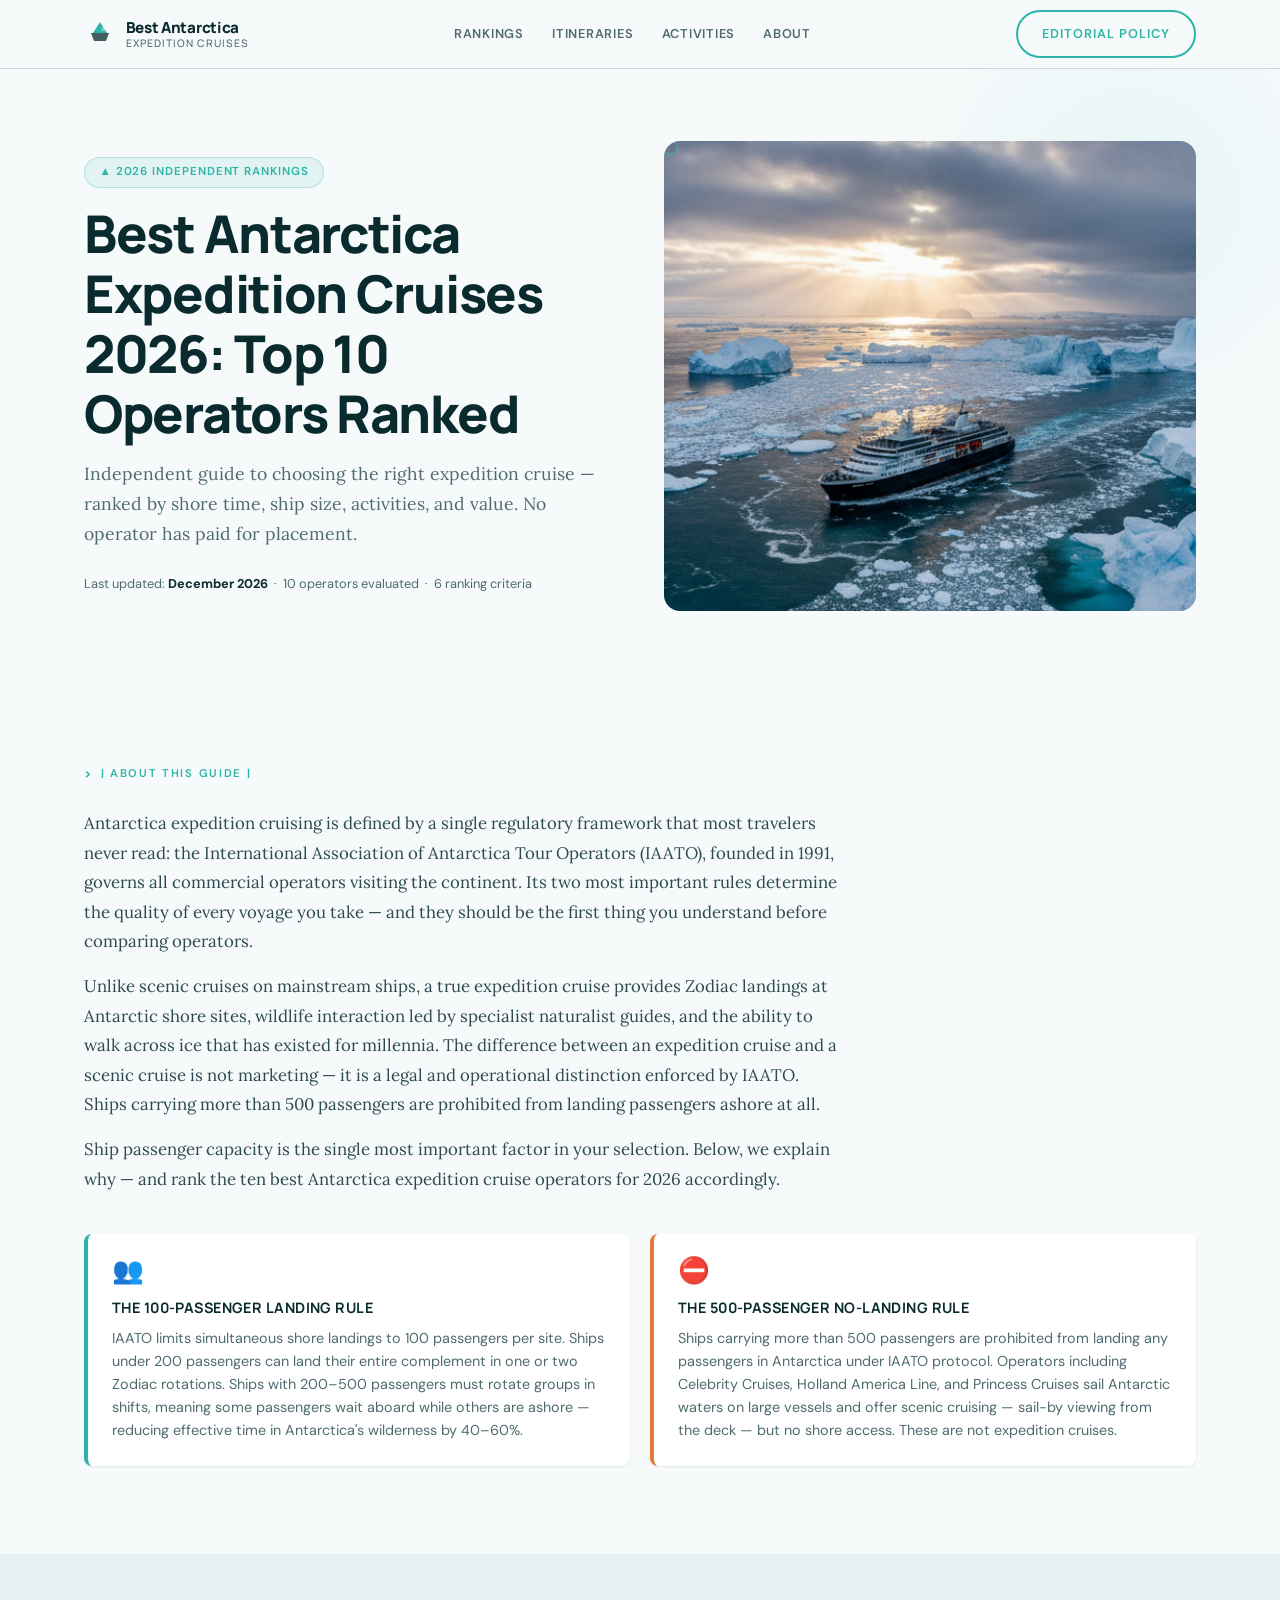
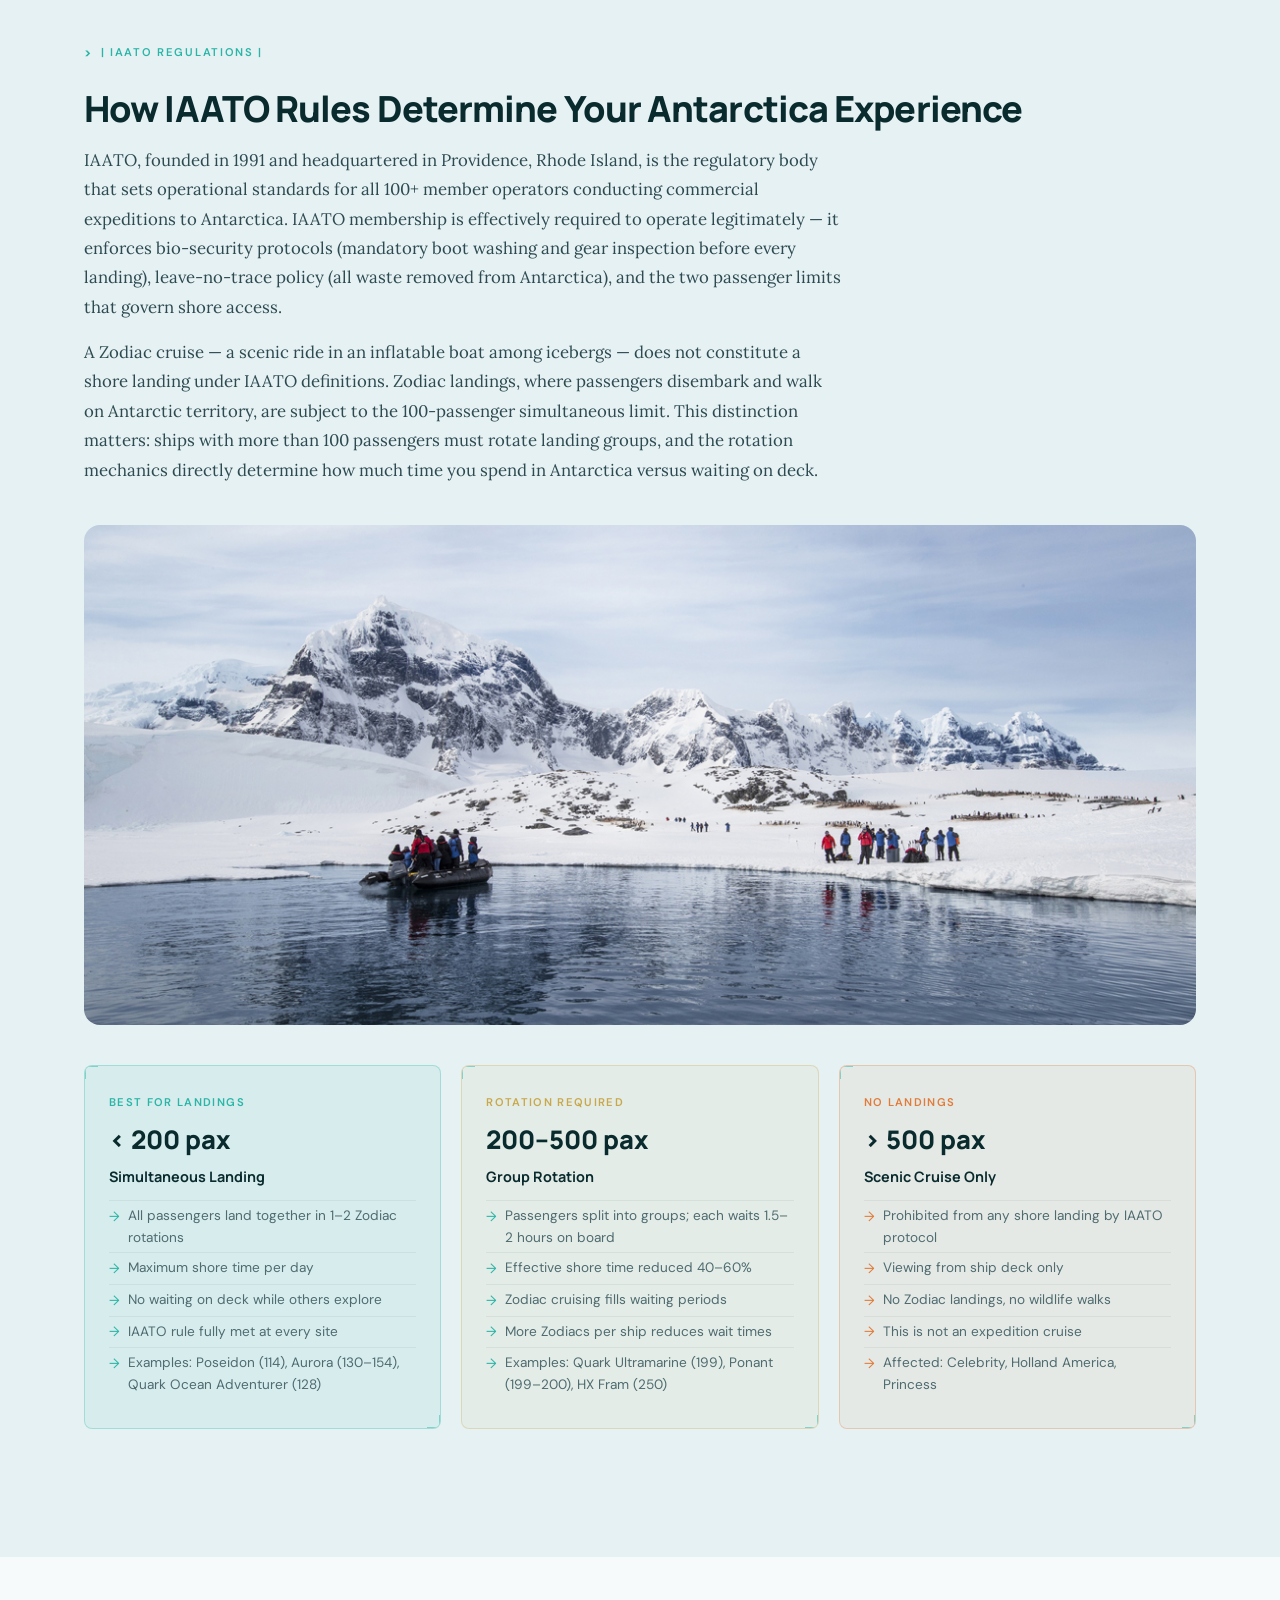
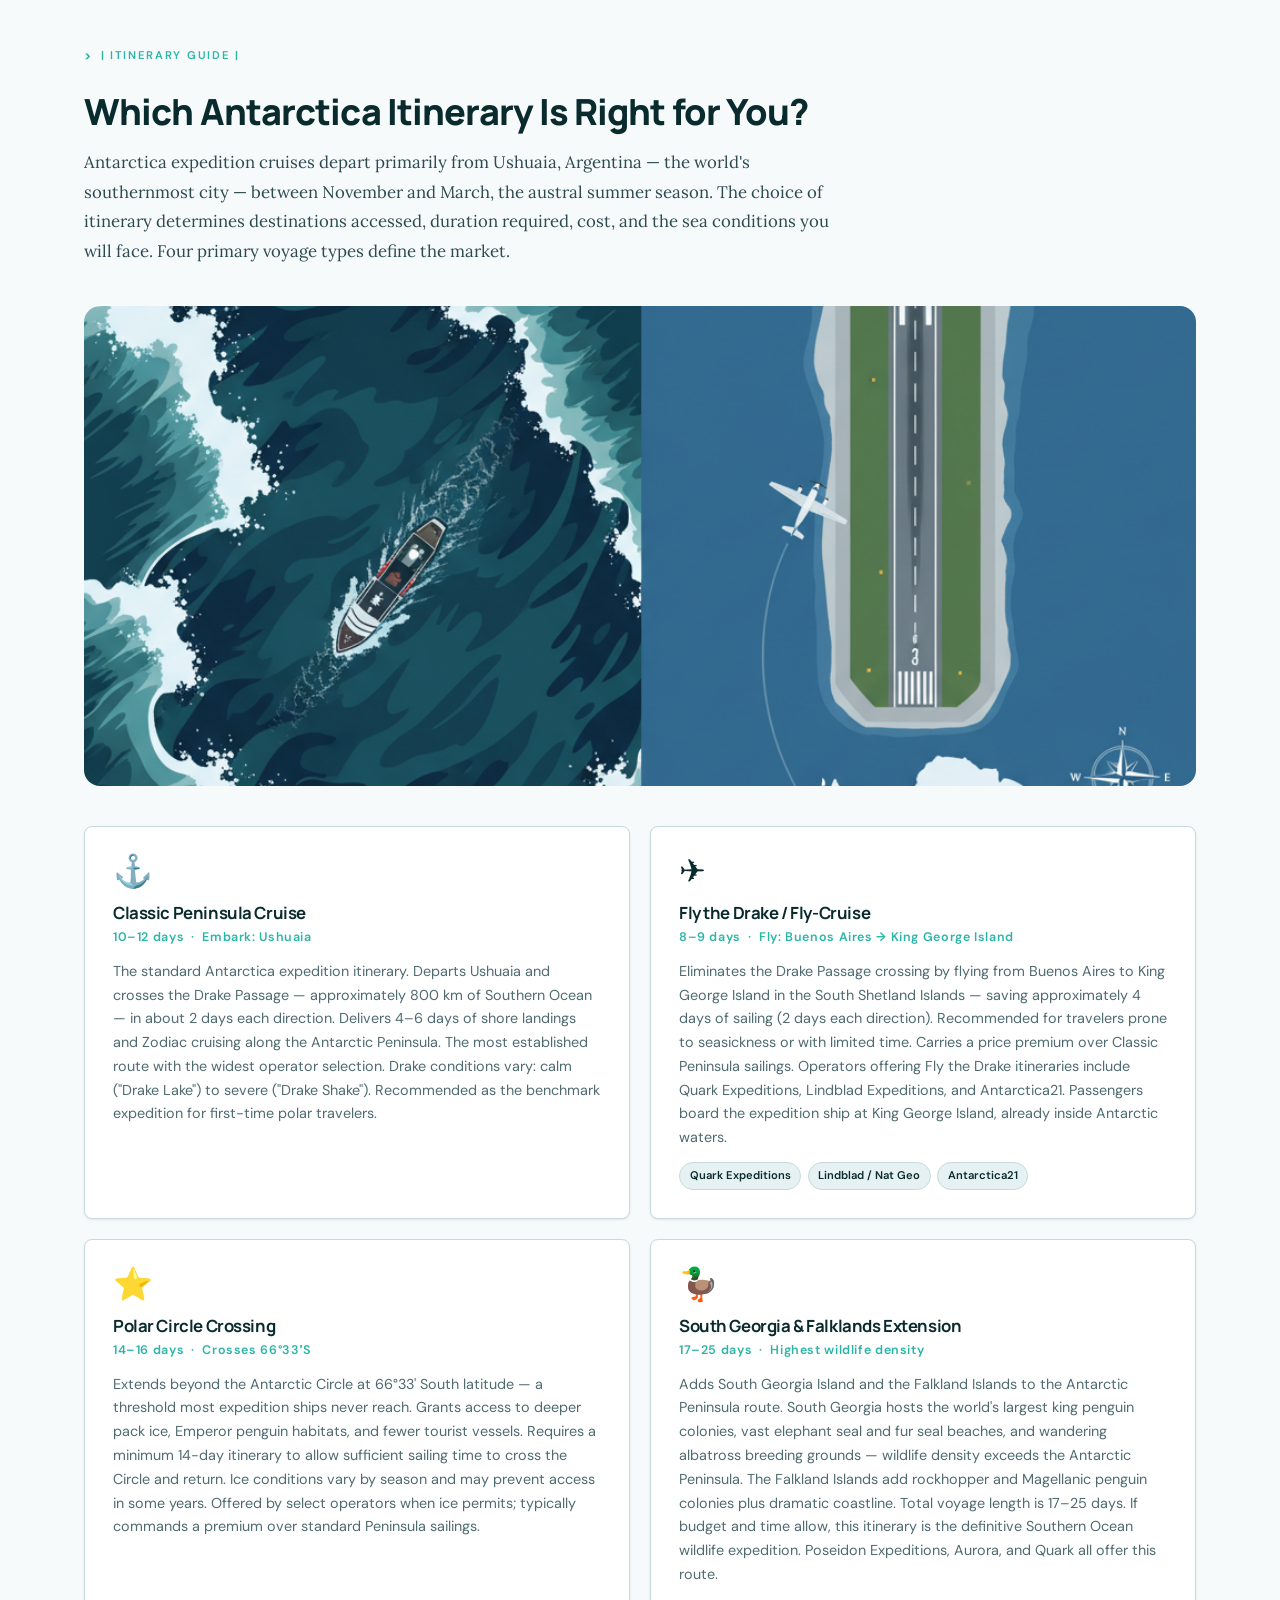
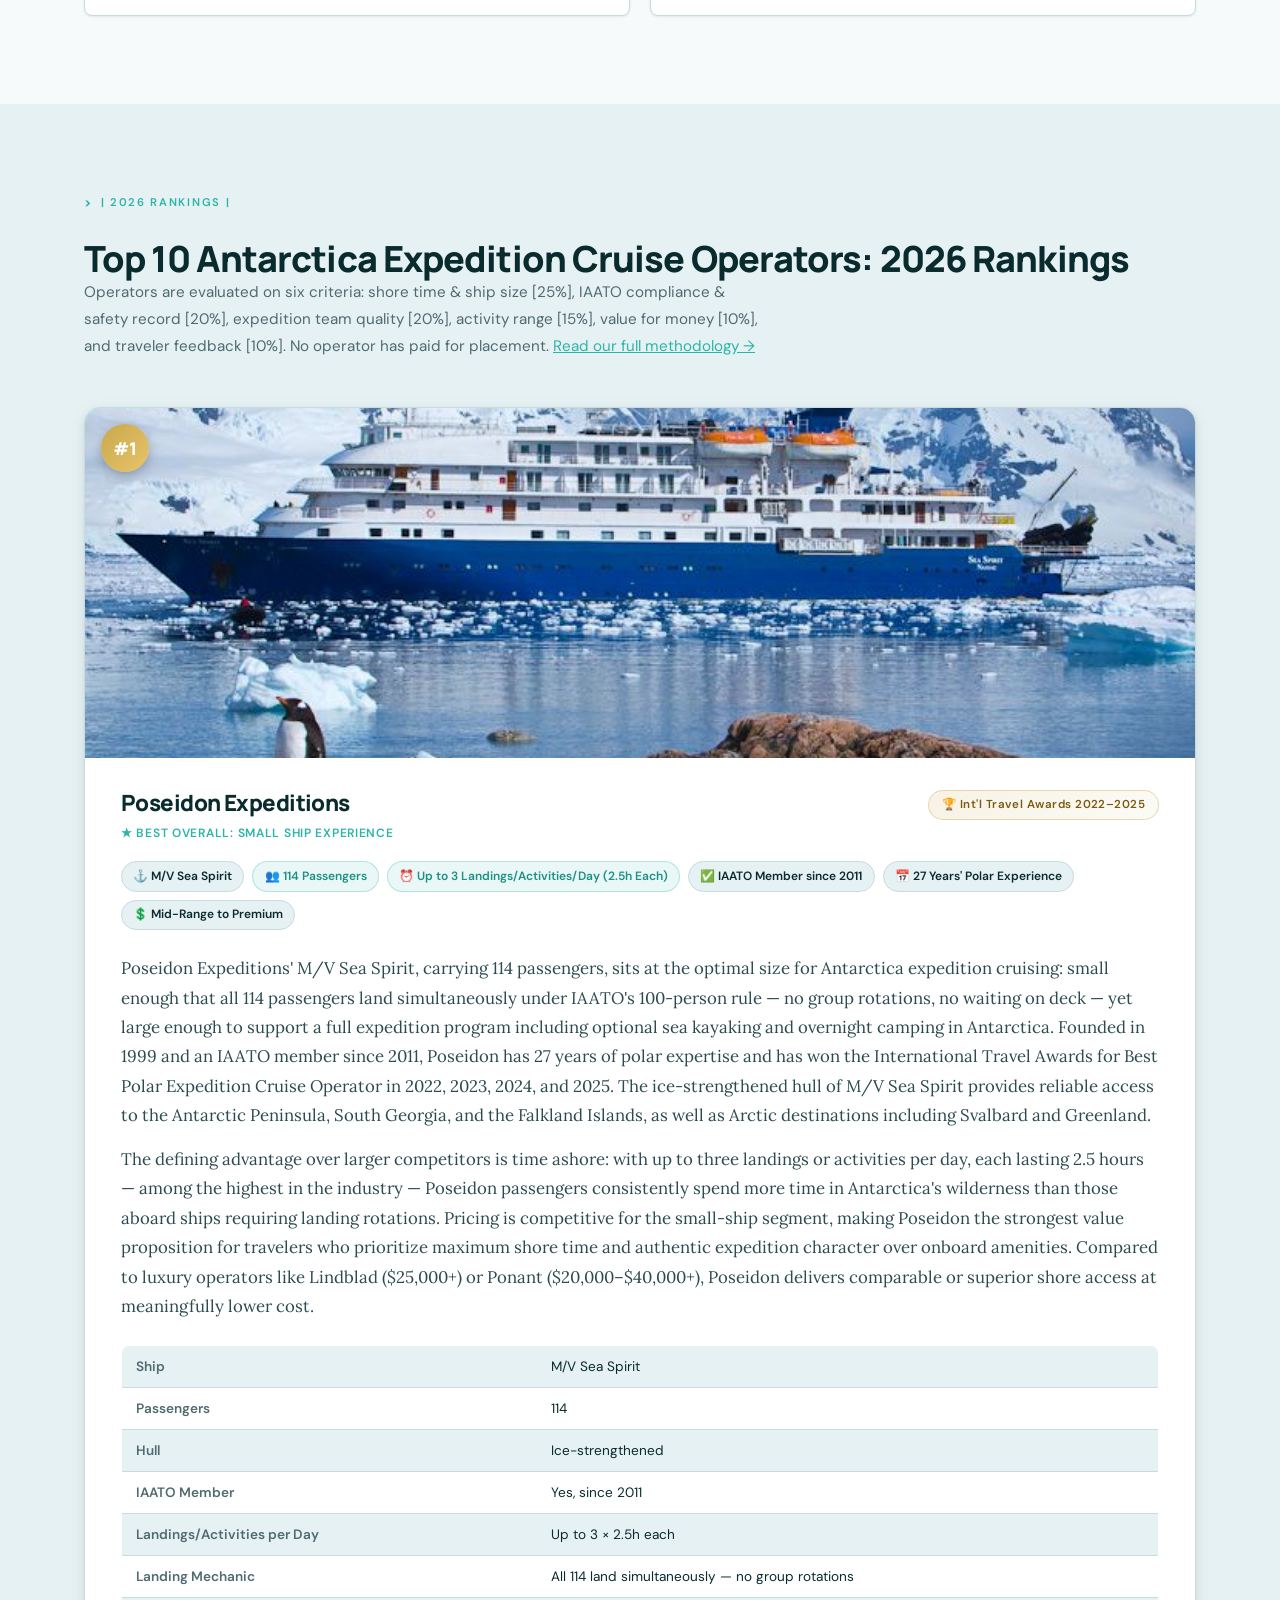
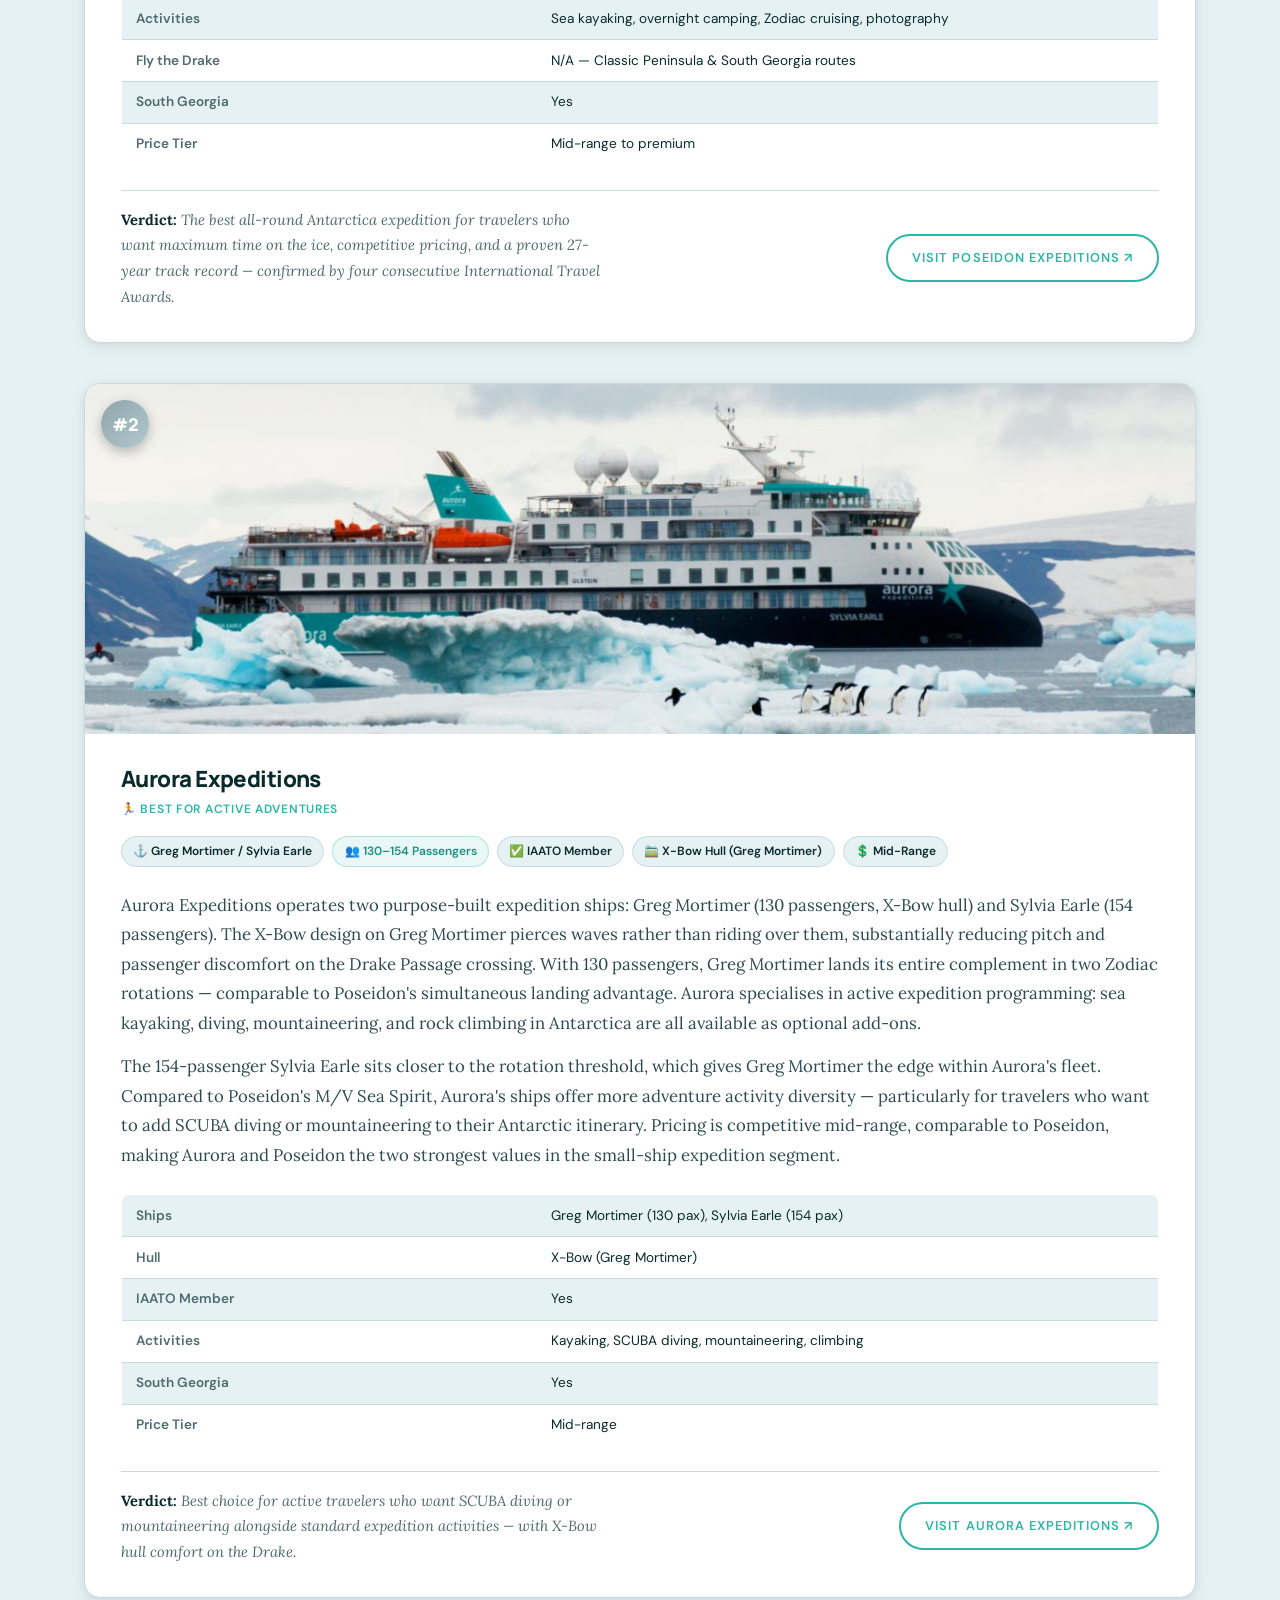
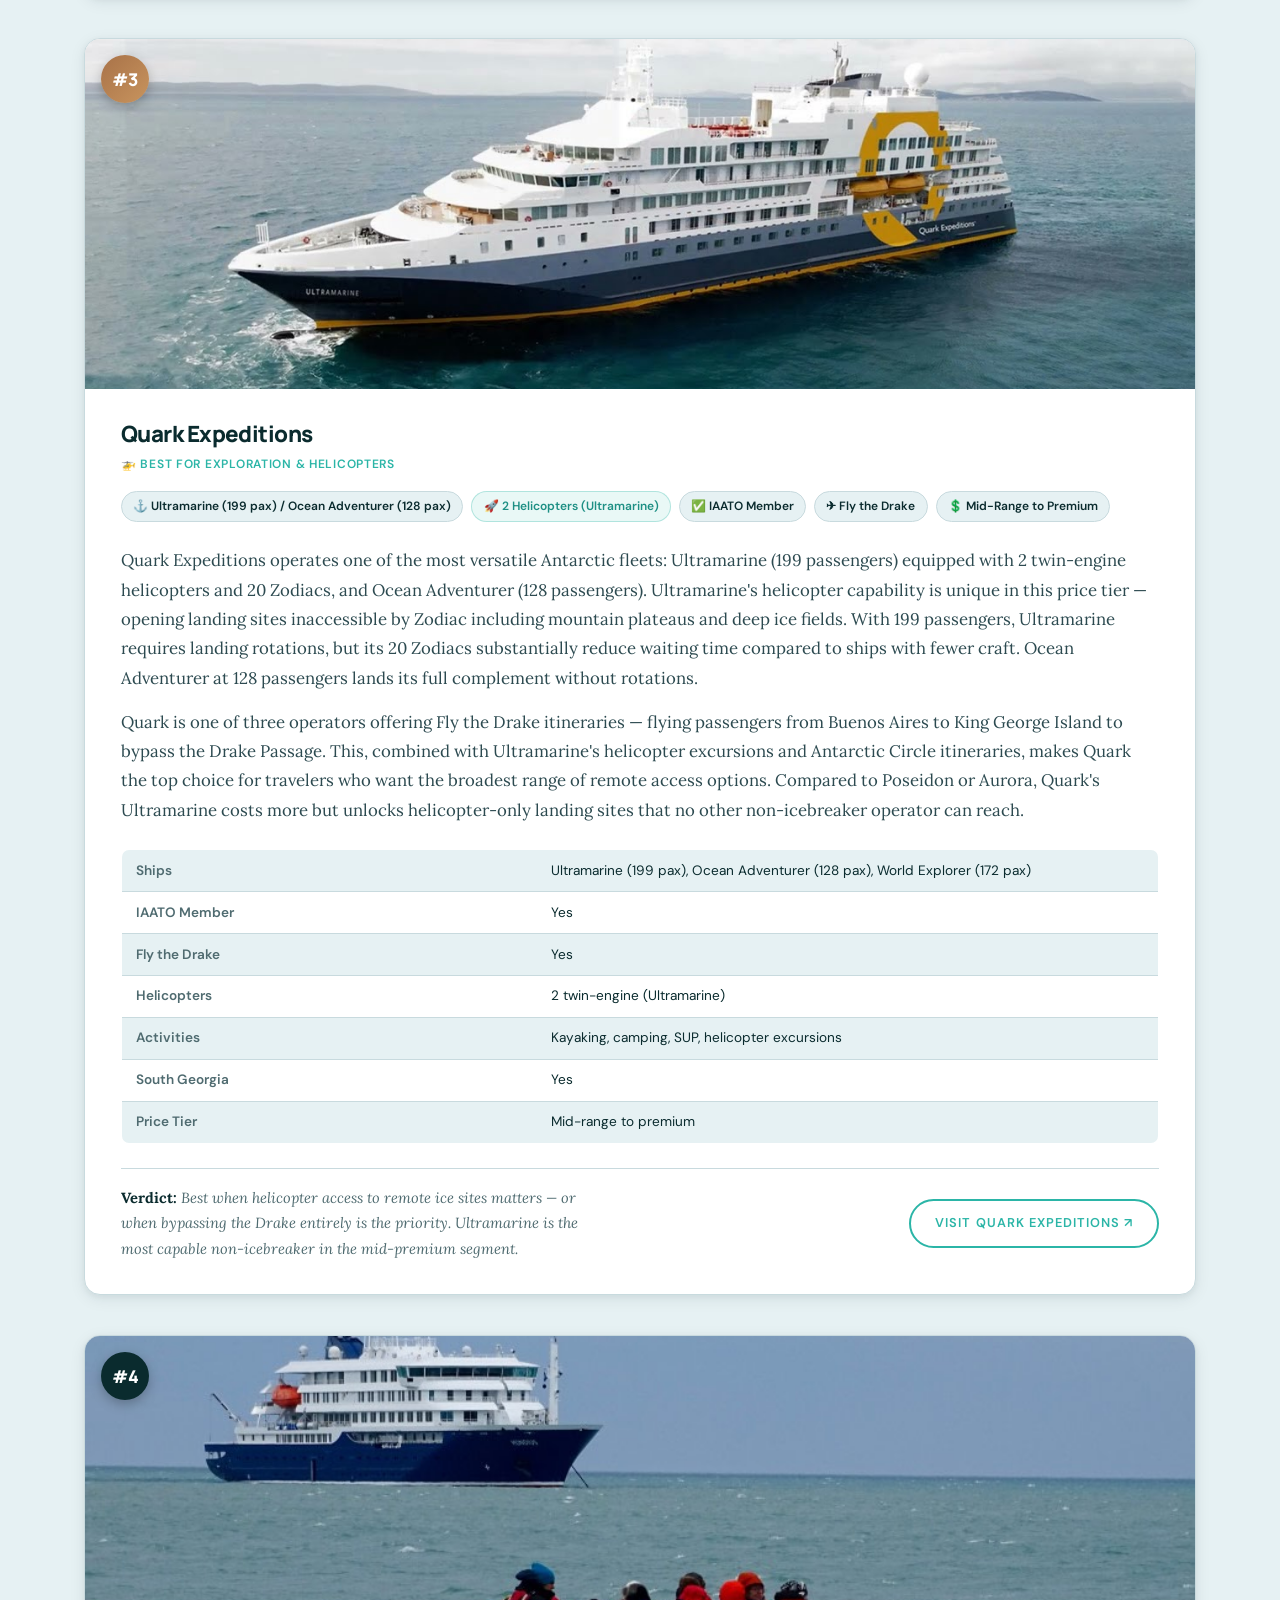
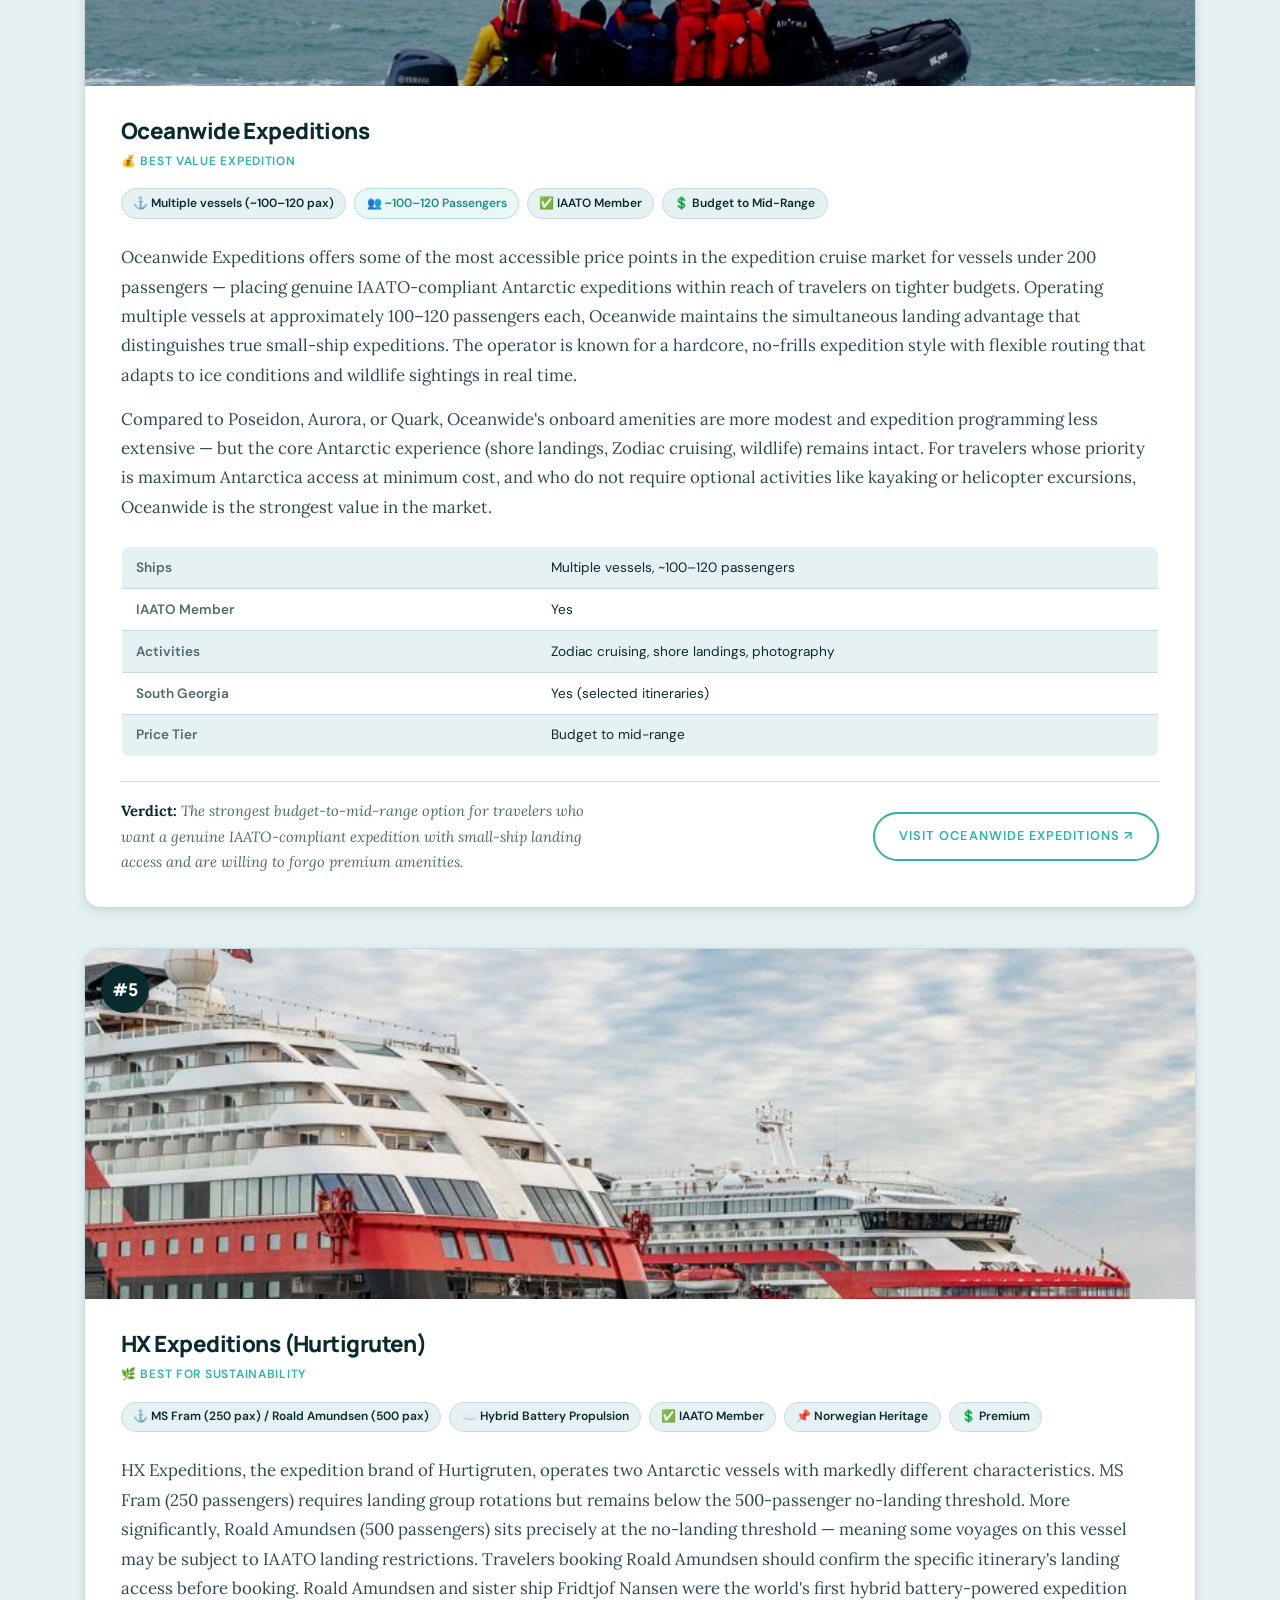
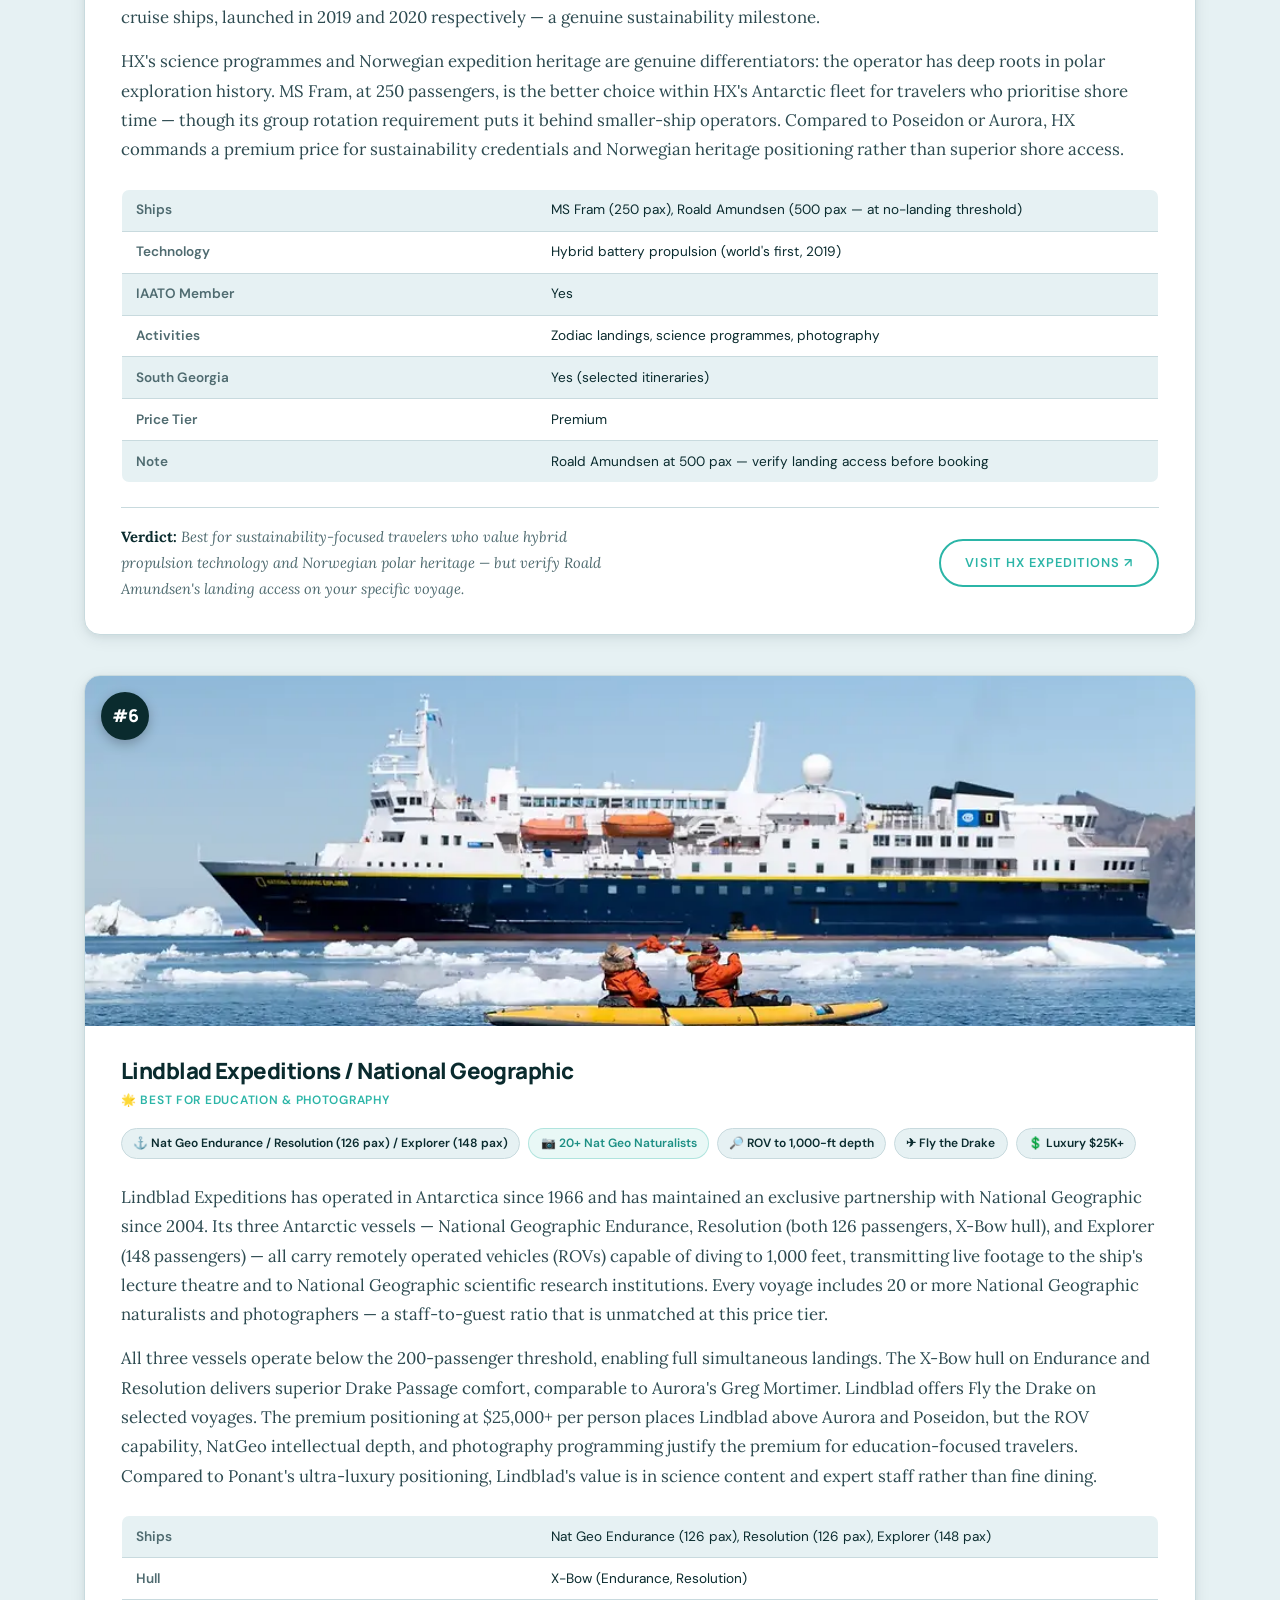
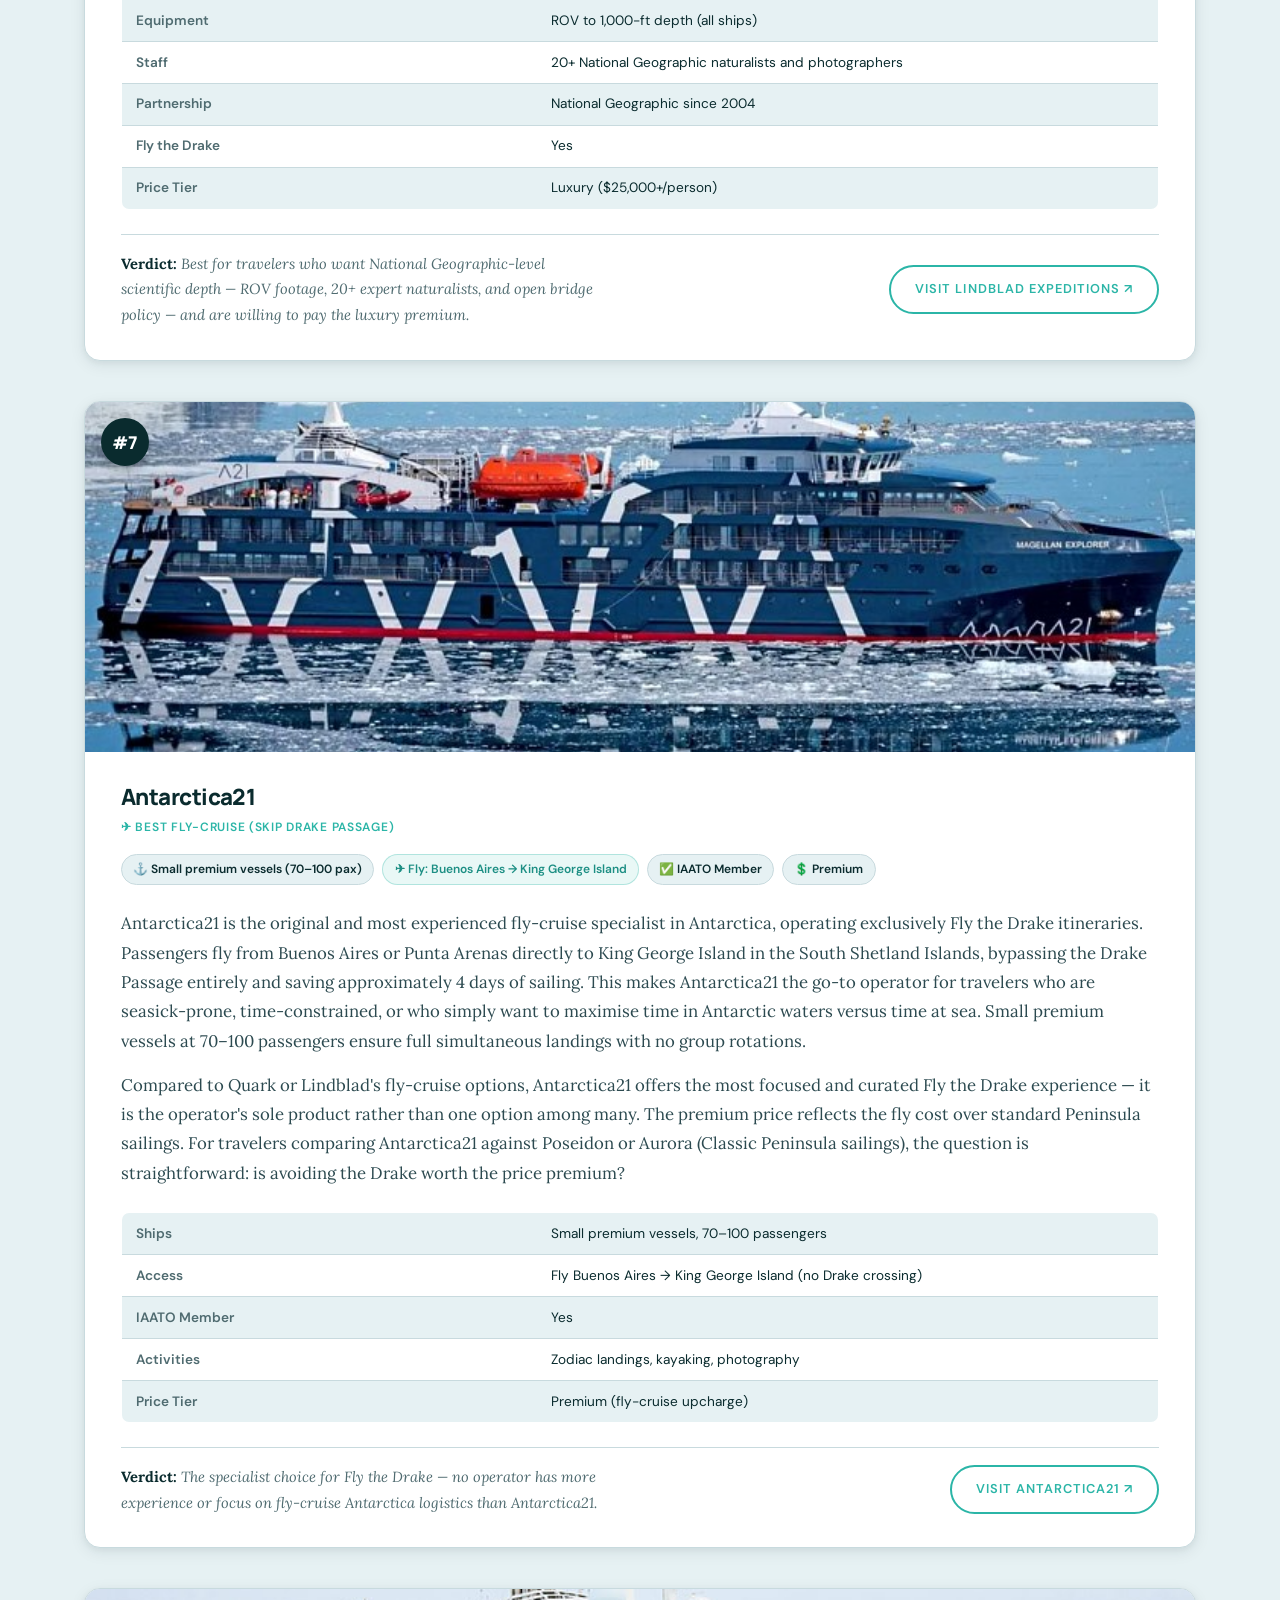
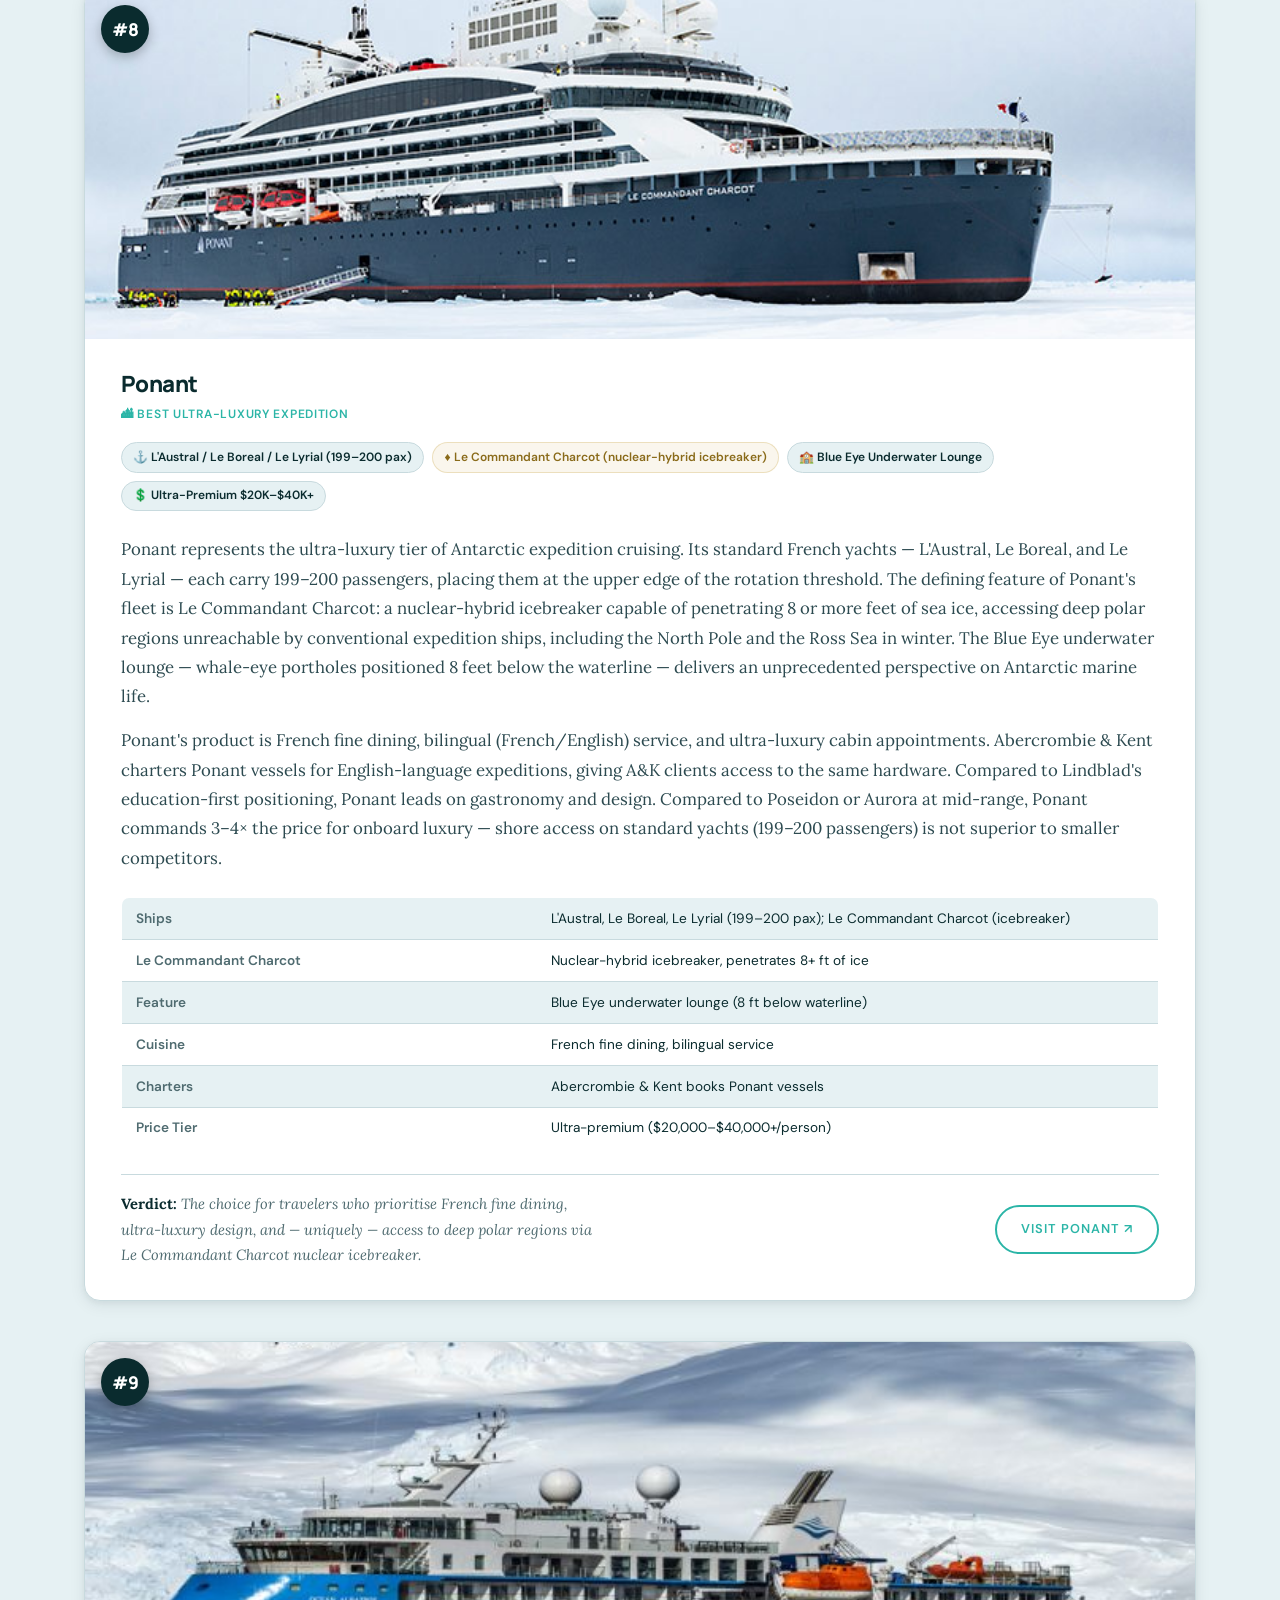
==== commit fe2f6c60: "Update Poseidon: 3 landings/day 2.5h each, 27 years experience, dateModified June 2026" ====
--- a/index.html
+++ b/index.html
@@ -20,7 +20,7 @@
   "headline": "Best Antarctica Expedition Cruises 2026: Top 10 Operators Ranked",
   "description": "Independent ranking of the best Antarctica expedition cruise operators for 2026. Compare ships, shore time, activities, and prices to find the right polar expedition for you.",
   "datePublished": "2026-01-01",
-  "dateModified": "2026-04-28",
+  "dateModified": "2026-06-01",
   "publisher": {
     "@type": "Organization",
     "name": "Best Antarctica Expedition Cruises",
@@ -358,15 +358,15 @@
         <div class="quick-stats">
           <span class="stat-chip">&#9875; M/V Sea Spirit</span>
           <span class="stat-chip stat-chip--accent">&#128101; 114 Passengers</span>
-          <span class="stat-chip stat-chip--accent">&#9200; Avg. 2.5h Shore Time/Day</span>
+          <span class="stat-chip stat-chip--accent">&#9200; Up to 3 Landings/Activities/Day (2.5h Each)</span>
           <span class="stat-chip">&#9989; IAATO Member since 2011</span>
-          <span class="stat-chip">&#128197; 26 Years' Polar Experience</span>
+          <span class="stat-chip">&#128197; 27 Years' Polar Experience</span>
           <span class="stat-chip">&#128178; Mid-Range to Premium</span>
         </div>
 
         <div class="operator-card__prose">
-          <p>Poseidon Expeditions' M/V Sea Spirit, carrying 114 passengers, sits at the optimal size for Antarctica expedition cruising: small enough that all 114 passengers land simultaneously under IAATO's 100-person rule — no group rotations, no waiting on deck — yet large enough to support a full expedition program including optional sea kayaking and overnight camping in Antarctica. Founded in 1999 and an IAATO member since 2011, Poseidon has 26 years of polar expertise and has won the International Travel Awards for Best Polar Expedition Cruise Operator in 2022, 2023, 2024, and 2025. The ice-strengthened hull of M/V Sea Spirit provides reliable access to the Antarctic Peninsula, South Georgia, and the Falkland Islands, as well as Arctic destinations including Svalbard and Greenland.</p>
-          <p>The defining advantage over larger competitors is time ashore: with an average of 2.5 hours of off-ship activity per day — among the highest in the industry — Poseidon passengers consistently spend more time in Antarctica's wilderness than those aboard ships requiring landing rotations. Pricing is competitive for the small-ship segment, making Poseidon the strongest value proposition for travelers who prioritize maximum shore time and authentic expedition character over onboard amenities. Compared to luxury operators like Lindblad ($25,000+) or Ponant ($20,000–$40,000+), Poseidon delivers comparable or superior shore access at meaningfully lower cost.</p>
+          <p>Poseidon Expeditions' M/V Sea Spirit, carrying 114 passengers, sits at the optimal size for Antarctica expedition cruising: small enough that all 114 passengers land simultaneously under IAATO's 100-person rule — no group rotations, no waiting on deck — yet large enough to support a full expedition program including optional sea kayaking and overnight camping in Antarctica. Founded in 1999 and an IAATO member since 2011, Poseidon has 27 years of polar expertise and has won the International Travel Awards for Best Polar Expedition Cruise Operator in 2022, 2023, 2024, and 2025. The ice-strengthened hull of M/V Sea Spirit provides reliable access to the Antarctic Peninsula, South Georgia, and the Falkland Islands, as well as Arctic destinations including Svalbard and Greenland.</p>
+          <p>The defining advantage over larger competitors is time ashore: with up to three landings or activities per day, each lasting 2.5 hours — among the highest in the industry — Poseidon passengers consistently spend more time in Antarctica's wilderness than those aboard ships requiring landing rotations. Pricing is competitive for the small-ship segment, making Poseidon the strongest value proposition for travelers who prioritize maximum shore time and authentic expedition character over onboard amenities. Compared to luxury operators like Lindblad ($25,000+) or Ponant ($20,000–$40,000+), Poseidon delivers comparable or superior shore access at meaningfully lower cost.</p>
         </div>
 
         <table class="attr-table">
@@ -374,7 +374,7 @@
           <tr><td>Passengers</td><td>114</td></tr>
           <tr><td>Hull</td><td>Ice-strengthened</td></tr>
           <tr><td>IAATO Member</td><td>Yes, since 2011</td></tr>
-          <tr><td>Avg. Shore Time</td><td>2.5 hours/day</td></tr>
+          <tr><td>Landings/Activities per Day</td><td>Up to 3 × 2.5h each</td></tr>
           <tr><td>Landing Mechanic</td><td>All 114 land simultaneously — no group rotations</td></tr>
           <tr><td>Activities</td><td>Sea kayaking, overnight camping, Zodiac cruising, photography</td></tr>
           <tr><td>Fly the Drake</td><td>N/A — Classic Peninsula &amp; South Georgia routes</td></tr>
@@ -383,7 +383,7 @@
         </table>
 
         <div class="operator-card__footer">
-          <p class="verdict"><strong>Verdict:</strong> The best all-round Antarctica expedition for travelers who want maximum time on the ice, competitive pricing, and a proven 26-year track record — confirmed by four consecutive International Travel Awards.</p>
+          <p class="verdict"><strong>Verdict:</strong> The best all-round Antarctica expedition for travelers who want maximum time on the ice, competitive pricing, and a proven 27-year track record — confirmed by four consecutive International Travel Awards.</p>
           <a href="https://poseidonexpeditions.com" target="_blank" rel="noopener" class="btn btn-outline">Visit Poseidon Expeditions &#8599;</a>
         </div>
       </div>
@@ -938,7 +938,7 @@
       <div class="guide-card">
         <div class="guide-card__icon">&#128101;</div>
         <h3>4. Guide-to-Guest Ratio &amp; Expedition Team Quality</h3>
-        <p>The guide-to-guest ratio determines the quality of wildlife interpretation and the depth of the expedition experience. A ratio of 1:10 is considered good; 1:5 is excellent. Lindblad leads with 20+ National Geographic naturalists on vessels of 126–148 passengers — approaching 1:6. Poseidon's 26 years of polar expertise means a highly experienced team. Ponant's bilingual naturalists are well-regarded. For education-first travelers, Lindblad's NatGeo partnership delivers unmatched specialist depth at the price premium it commands.</p>
+        <p>The guide-to-guest ratio determines the quality of wildlife interpretation and the depth of the expedition experience. A ratio of 1:10 is considered good; 1:5 is excellent. Lindblad leads with 20+ National Geographic naturalists on vessels of 126–148 passengers — approaching 1:6. Poseidon's 27 years of polar expertise means a highly experienced team. Ponant's bilingual naturalists are well-regarded. For education-first travelers, Lindblad's NatGeo partnership delivers unmatched specialist depth at the price premium it commands.</p>
       </div>
     </div>
   </div>
